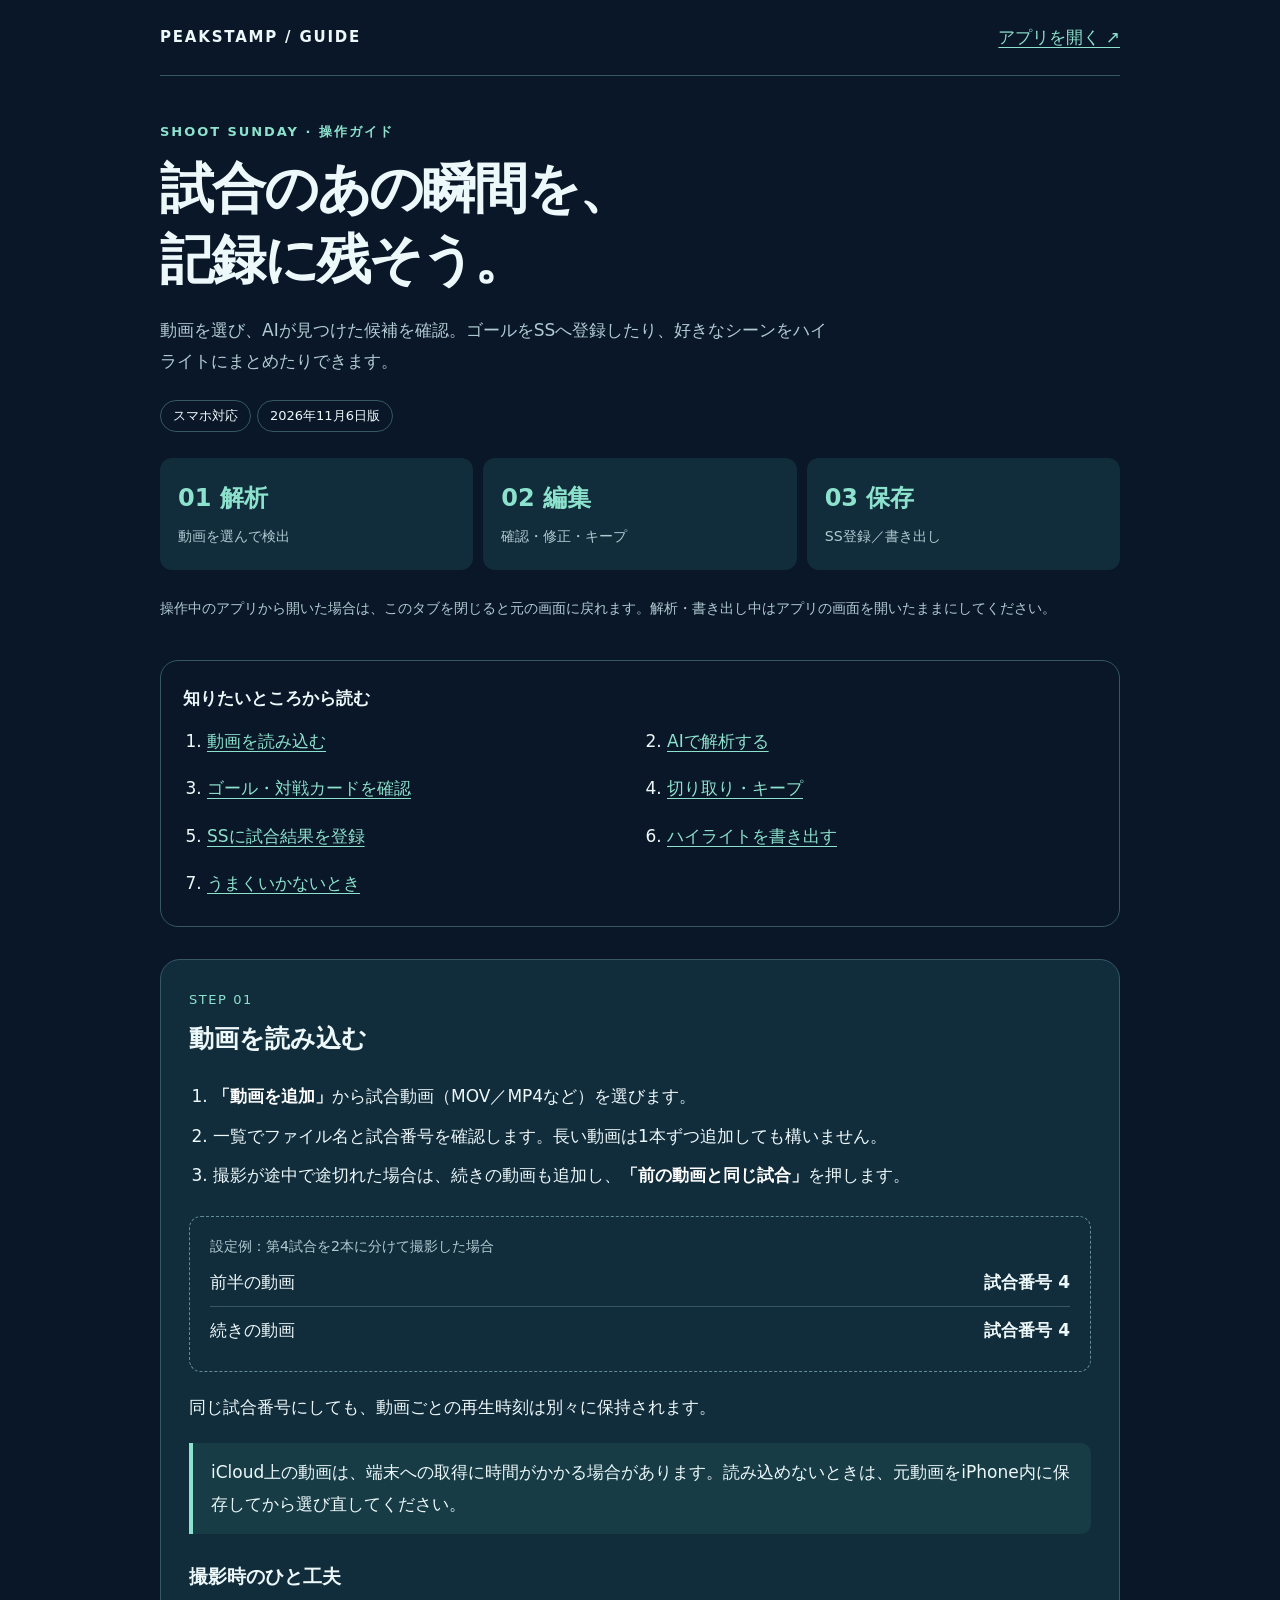
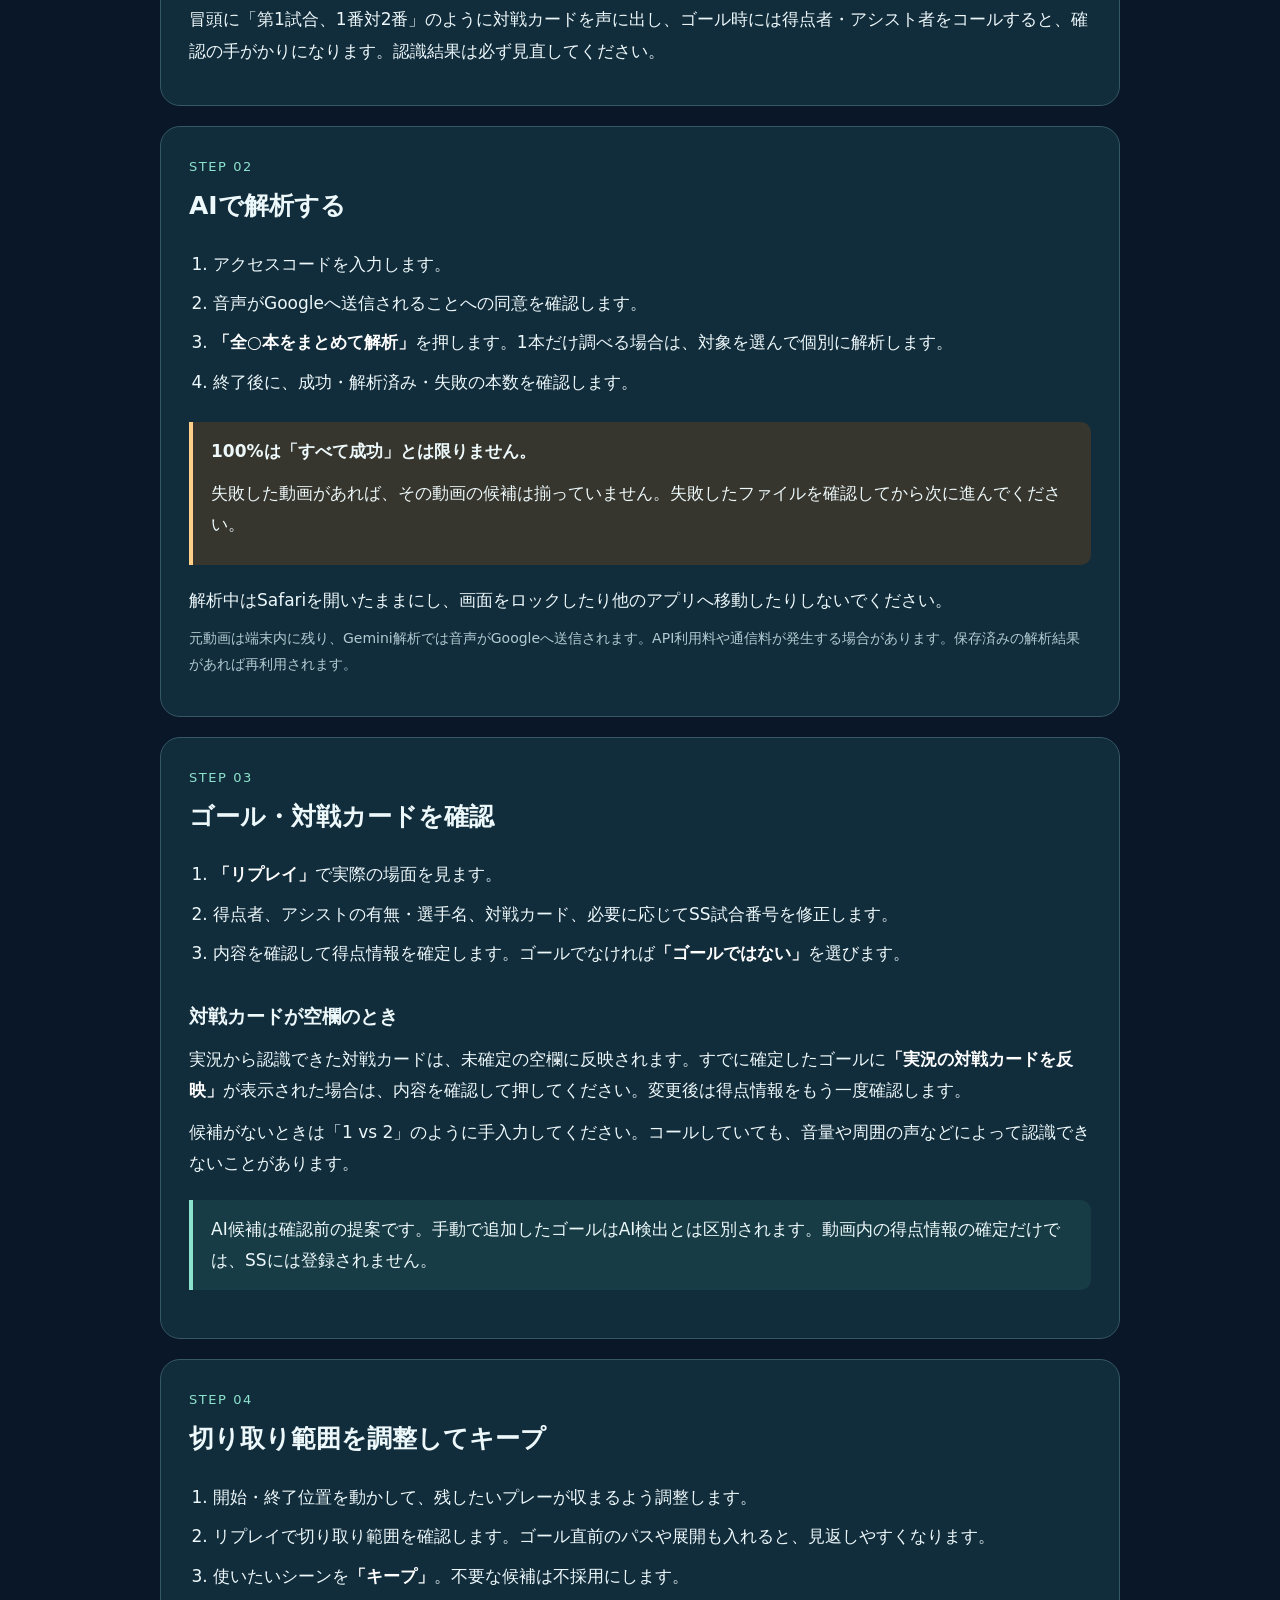
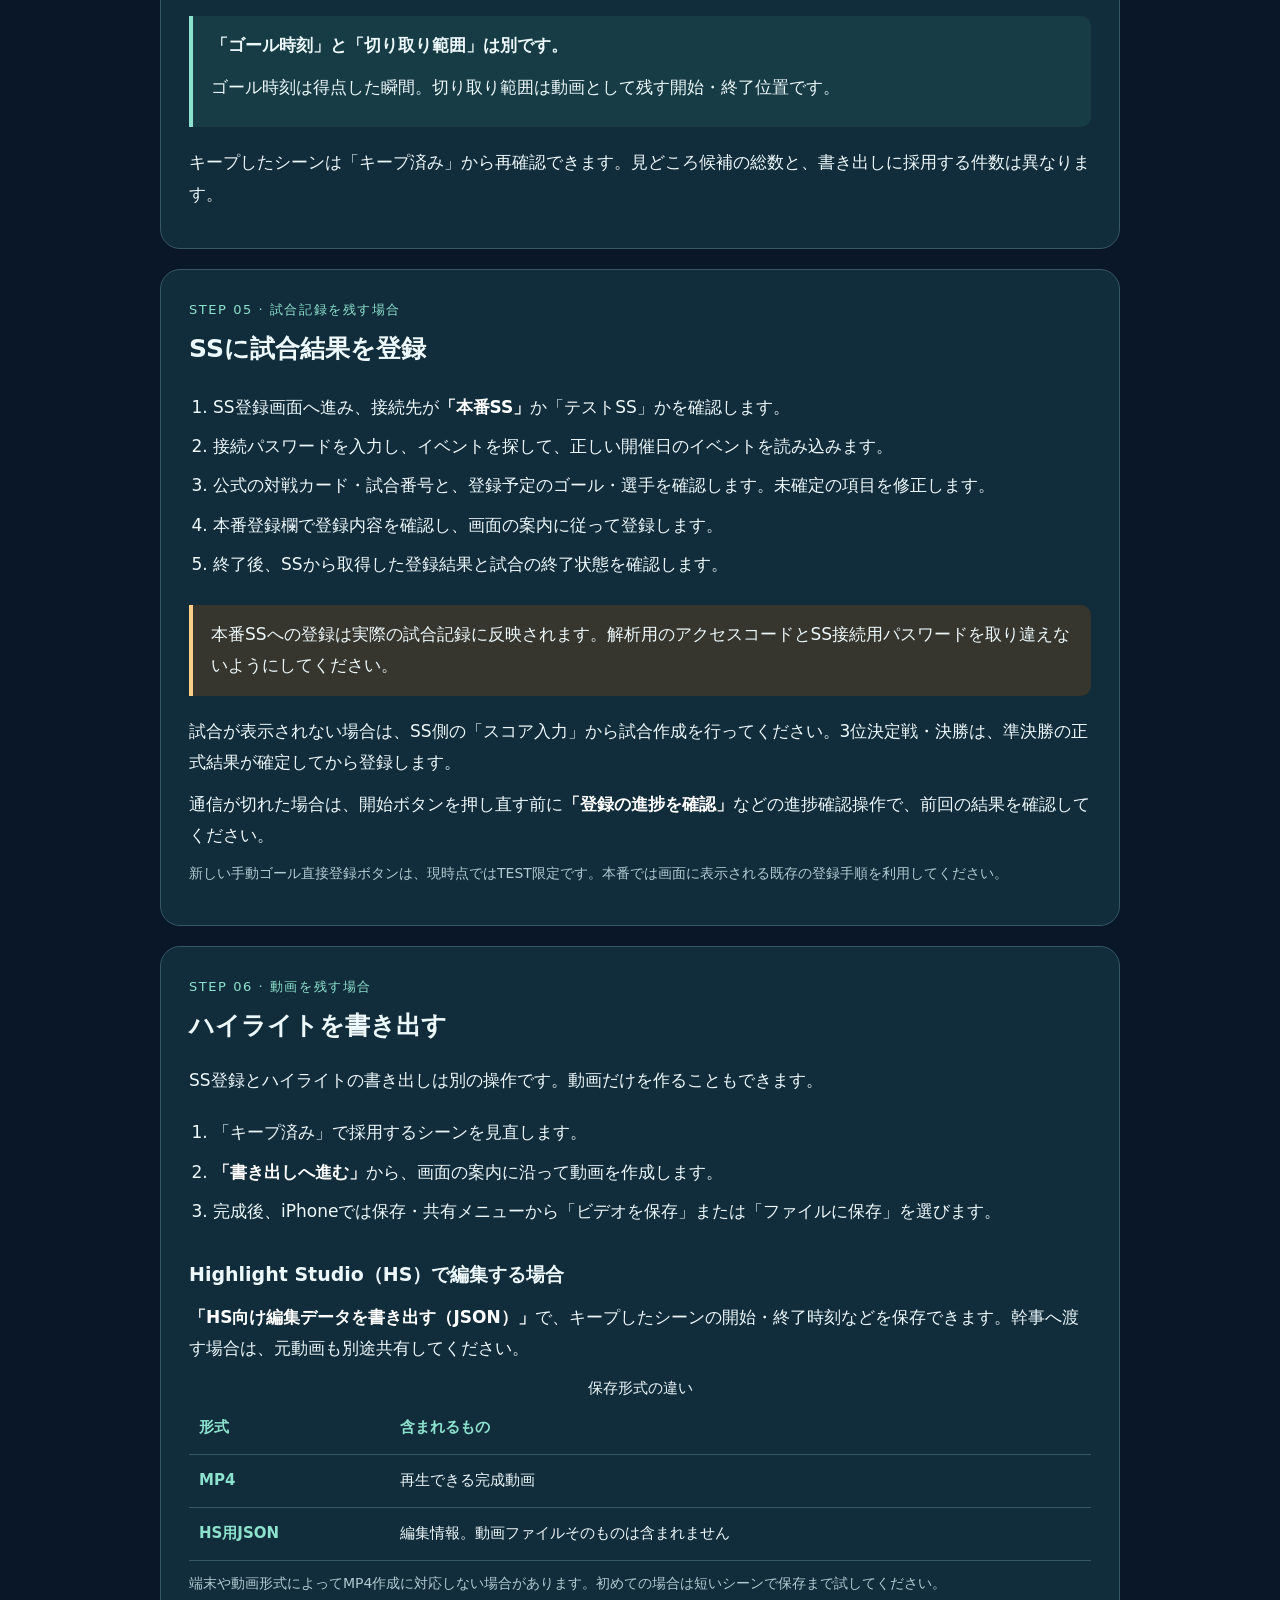
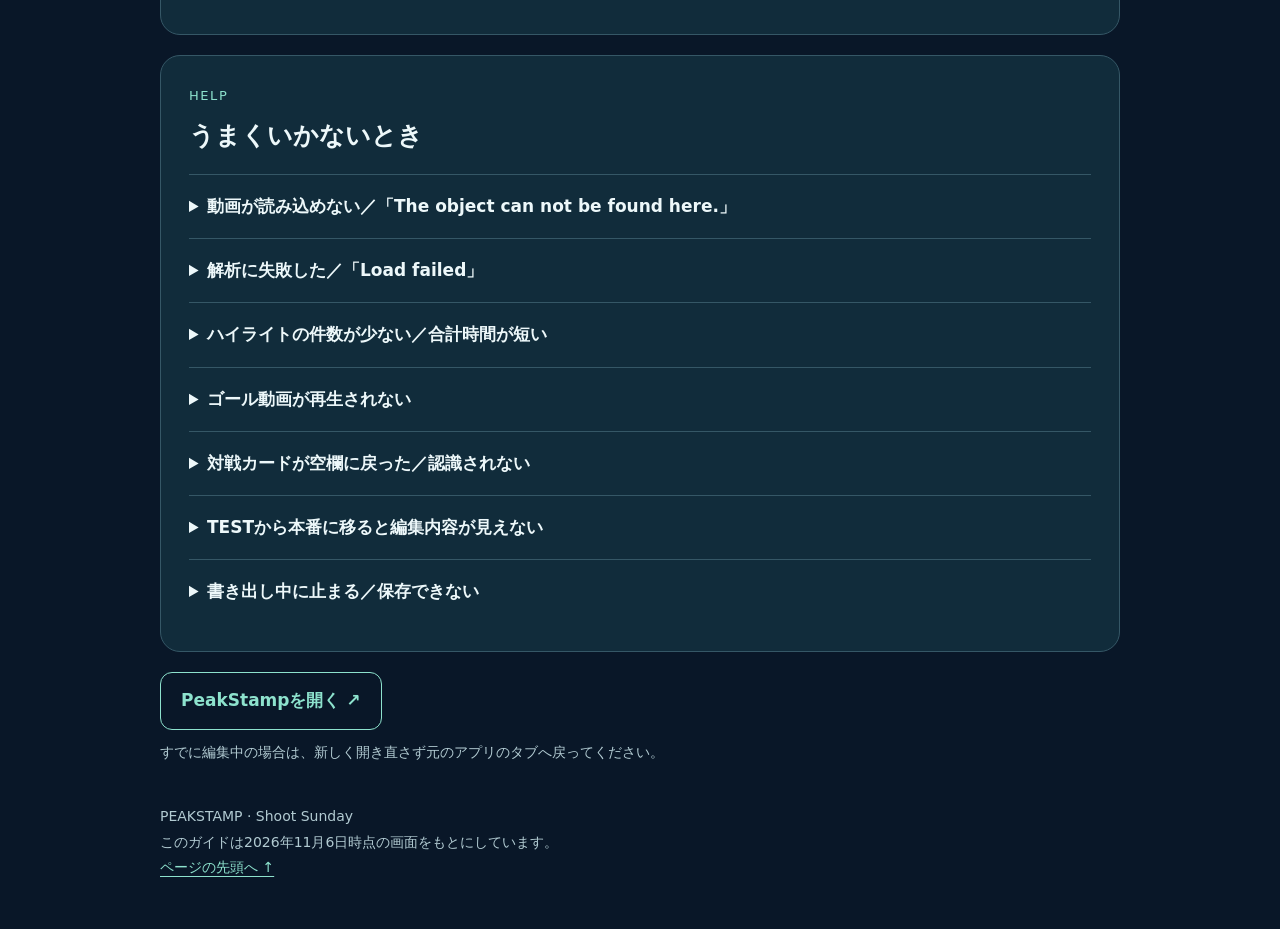
==== guide.html @ 98d94690 "docs: add mobile-friendly Japanese usage guide and app link" ====
<!doctype html>
<html lang="ja">
<head>
<meta charset="utf-8"><meta name="viewport" content="width=device-width,initial-scale=1,viewport-fit=cover">
<meta name="theme-color" content="#091728"><meta name="description" content="PeakStampの使い方。動画の読み込み、AI解析、ゴール確認、Shoot Sundayへの登録とハイライトの保存をスマホで確認できます。">
<title>使い方 | PeakStamp</title>
<style>
:root{color-scheme:dark;--bg:#091728;--panel:#112c3b;--line:#355766;--text:#edf8fa;--muted:#b2cbd2;--mint:#8de2cd;--gold:#ffcf88}*{box-sizing:border-box}html{scroll-behavior:smooth;scroll-padding-top:24px}body{margin:0;background:var(--bg);color:var(--text);font:17px/1.85 system-ui,-apple-system,"Noto Sans JP",sans-serif}a{color:var(--mint);text-underline-offset:4px}a:focus-visible,summary:focus-visible{outline:3px solid var(--gold);outline-offset:5px}header,main,footer{width:min(960px,100% - 40px);margin:auto}header{display:flex;justify-content:space-between;align-items:center;gap:20px;padding:22px 0;border-bottom:1px solid var(--line)}.brand{font-size:15px;font-weight:800;letter-spacing:.12em}.eyebrow{color:var(--mint);font-size:13px;font-weight:750;letter-spacing:.15em}.hero{padding:44px 0 28px}h1{font-size:clamp(32px,6vw,54px);line-height:1.3;letter-spacing:-.04em;margin:10px 0 20px}h2{font-size:25px;line-height:1.5;margin:0 0 20px}h3{font-size:19px;margin:25px 0 8px}p{margin:10px 0}.intro{color:var(--muted);max-width:680px}.tag{display:inline-block;font-size:13px;padding:3px 12px;border:1px solid var(--line);border-radius:99px;margin:12px 6px 0 0}.route{display:grid;grid-template-columns:repeat(3,1fr);gap:10px;margin:26px 0}.route div{padding:18px;background:var(--panel);border-radius:12px}.route b{display:block;color:var(--mint);font-size:24px}.route small{color:var(--muted)}nav{padding:22px;border:1px solid var(--line);border-radius:18px;margin:0 0 32px}nav ol{display:grid;grid-template-columns:1fr 1fr;gap:8px 30px;margin:8px 0 0;padding-left:24px}section.step{padding:28px;margin:20px 0;border:1px solid var(--line);border-radius:20px;background:var(--panel)}.num{display:block;color:var(--mint);font-size:13px;letter-spacing:.12em;margin-bottom:8px}.note{padding:14px 18px;border-left:4px solid var(--mint);background:#173c46;border-radius:0 10px 10px 0;margin:20px 0}.warn{border-left-color:var(--gold);background:#36362e}.button-name{font-weight:750;color:#fff}li{padding:4px 0}ol,ul{padding-left:24px}.example{border:1px dashed #648b96;border-radius:12px;padding:16px 20px;margin:20px 0}.example small{display:block;color:var(--muted)}.example .row{display:flex;justify-content:space-between;gap:12px;padding:8px 0;border-bottom:1px solid var(--line)}.example .row:last-child{border:0}.status{color:var(--mint)}.table-wrap{overflow-x:auto}table{width:100%;border-collapse:collapse;font-size:15px}th,td{text-align:left;padding:12px 10px;border-bottom:1px solid var(--line);vertical-align:top}th{color:var(--mint)}details{border-top:1px solid var(--line);padding:18px 0}summary{font-weight:750;cursor:pointer;line-height:1.6}details p{color:var(--muted)}.cta{display:inline-block;border:1px solid var(--mint);padding:12px 20px;border-radius:12px;text-decoration:none;font-weight:750}.small{font-size:14px;color:var(--muted)}footer{padding:28px 0 48px;color:var(--muted);font-size:14px}@media(max-width:600px){header,main,footer{width:calc(100% - 28px)}header{font-size:14px}.hero{padding-top:30px}nav ol{grid-template-columns:1fr}.route{gap:6px}.route div{padding:12px 9px}.route b{font-size:19px}.route small{font-size:12px}section.step{padding:22px 18px}h2{font-size:23px}body{font-size:16px}}@media(prefers-reduced-motion:reduce){html{scroll-behavior:auto}}@media print{body{background:white;color:#172b36;font-size:11pt}header,main,footer{width:100%}a{color:#174e59}section.step,.route div,.note{background:white;color:#172b36;break-inside:avoid}nav,.cta{display:none}.muted,.small,.intro,details p{color:#43515a}h1{font-size:30pt}.button-name{color:#172b36}}
</style>
</head>
<body>
<header><span class="brand">PEAKSTAMP / GUIDE</span><a href="./" target="_blank" rel="noopener">アプリを開く ↗</a></header>
<main>
<div class="hero"><div class="eyebrow">SHOOT SUNDAY · 操作ガイド</div><h1>試合のあの瞬間を、<br>記録に残そう。</h1><p class="intro">動画を選び、AIが見つけた候補を確認。ゴールをSSへ登録したり、好きなシーンをハイライトにまとめたりできます。</p><span class="tag">スマホ対応</span><span class="tag">2026年11月6日版</span><div class="route" aria-label="操作の流れ"><div><b>01 解析</b><small>動画を選んで検出</small></div><div><b>02 編集</b><small>確認・修正・キープ</small></div><div><b>03 保存</b><small>SS登録／書き出し</small></div></div><p class="small">操作中のアプリから開いた場合は、このタブを閉じると元の画面に戻れます。解析・書き出し中はアプリの画面を開いたままにしてください。</p></div>
<nav aria-label="使い方の目次"><strong>知りたいところから読む</strong><ol><li><a href="#prepare">動画を読み込む</a></li><li><a href="#analyze">AIで解析する</a></li><li><a href="#goals">ゴール・対戦カードを確認</a></li><li><a href="#clips">切り取り・キープ</a></li><li><a href="#ss">SSに試合結果を登録</a></li><li><a href="#export">ハイライトを書き出す</a></li><li><a href="#trouble">うまくいかないとき</a></li></ol></nav>
<section class="step" id="prepare"><span class="num">STEP 01</span><h2>動画を読み込む</h2><ol><li><span class="button-name">「動画を追加」</span>から試合動画（MOV／MP4など）を選びます。</li><li>一覧でファイル名と試合番号を確認します。長い動画は1本ずつ追加しても構いません。</li><li>撮影が途中で途切れた場合は、続きの動画も追加し、<span class="button-name">「前の動画と同じ試合」</span>を押します。</li></ol><div class="example"><small>設定例：第4試合を2本に分けて撮影した場合</small><div class="row"><span>前半の動画</span><strong>試合番号 4</strong></div><div class="row"><span>続きの動画</span><strong>試合番号 4</strong></div></div><p>同じ試合番号にしても、動画ごとの再生時刻は別々に保持されます。</p><div class="note">iCloud上の動画は、端末への取得に時間がかかる場合があります。読み込めないときは、元動画をiPhone内に保存してから選び直してください。</div><h3>撮影時のひと工夫</h3><p>冒頭に「第1試合、1番対2番」のように対戦カードを声に出し、ゴール時には得点者・アシスト者をコールすると、確認の手がかりになります。認識結果は必ず見直してください。</p></section>
<section class="step" id="analyze"><span class="num">STEP 02</span><h2>AIで解析する</h2><ol><li>アクセスコードを入力します。</li><li>音声がGoogleへ送信されることへの同意を確認します。</li><li><span class="button-name">「全○本をまとめて解析」</span>を押します。1本だけ調べる場合は、対象を選んで個別に解析します。</li><li>終了後に、成功・解析済み・失敗の本数を確認します。</li></ol><div class="note warn"><strong>100%は「すべて成功」とは限りません。</strong><p>失敗した動画があれば、その動画の候補は揃っていません。失敗したファイルを確認してから次に進んでください。</p></div><p>解析中はSafariを開いたままにし、画面をロックしたり他のアプリへ移動したりしないでください。</p><p class="small">元動画は端末内に残り、Gemini解析では音声がGoogleへ送信されます。API利用料や通信料が発生する場合があります。保存済みの解析結果があれば再利用されます。</p></section>
<section class="step" id="goals"><span class="num">STEP 03</span><h2>ゴール・対戦カードを確認</h2><ol><li><span class="button-name">「リプレイ」</span>で実際の場面を見ます。</li><li>得点者、アシストの有無・選手名、対戦カード、必要に応じてSS試合番号を修正します。</li><li>内容を確認して得点情報を確定します。ゴールでなければ<span class="button-name">「ゴールではない」</span>を選びます。</li></ol><h3>対戦カードが空欄のとき</h3><p>実況から認識できた対戦カードは、未確定の空欄に反映されます。すでに確定したゴールに<span class="button-name">「実況の対戦カードを反映」</span>が表示された場合は、内容を確認して押してください。変更後は得点情報をもう一度確認します。</p><p>候補がないときは「1 vs 2」のように手入力してください。コールしていても、音量や周囲の声などによって認識できないことがあります。</p><div class="note">AI候補は確認前の提案です。手動で追加したゴールはAI検出とは区別されます。動画内の得点情報の確定だけでは、SSには登録されません。</div></section>
<section class="step" id="clips"><span class="num">STEP 04</span><h2>切り取り範囲を調整してキープ</h2><ol><li>開始・終了位置を動かして、残したいプレーが収まるよう調整します。</li><li>リプレイで切り取り範囲を確認します。ゴール直前のパスや展開も入れると、見返しやすくなります。</li><li>使いたいシーンを<span class="button-name">「キープ」</span>。不要な候補は不採用にします。</li></ol><div class="note"><strong>「ゴール時刻」と「切り取り範囲」は別です。</strong><p>ゴール時刻は得点した瞬間。切り取り範囲は動画として残す開始・終了位置です。</p></div><p>キープしたシーンは「キープ済み」から再確認できます。見どころ候補の総数と、書き出しに採用する件数は異なります。</p></section>
<section class="step" id="ss"><span class="num">STEP 05 · 試合記録を残す場合</span><h2>SSに試合結果を登録</h2><ol><li>SS登録画面へ進み、接続先が<span class="button-name">「本番SS」</span>か「テストSS」かを確認します。</li><li>接続パスワードを入力し、イベントを探して、正しい開催日のイベントを読み込みます。</li><li>公式の対戦カード・試合番号と、登録予定のゴール・選手を確認します。未確定の項目を修正します。</li><li>本番登録欄で登録内容を確認し、画面の案内に従って登録します。</li><li>終了後、SSから取得した登録結果と試合の終了状態を確認します。</li></ol><div class="note warn">本番SSへの登録は実際の試合記録に反映されます。解析用のアクセスコードとSS接続用パスワードを取り違えないようにしてください。</div><p>試合が表示されない場合は、SS側の「スコア入力」から試合作成を行ってください。3位決定戦・決勝は、準決勝の正式結果が確定してから登録します。</p><p>通信が切れた場合は、開始ボタンを押し直す前に<span class="button-name">「登録の進捗を確認」</span>などの進捗確認操作で、前回の結果を確認してください。</p><p class="small">新しい手動ゴール直接登録ボタンは、現時点ではTEST限定です。本番では画面に表示される既存の登録手順を利用してください。</p></section>
<section class="step" id="export"><span class="num">STEP 06 · 動画を残す場合</span><h2>ハイライトを書き出す</h2><p>SS登録とハイライトの書き出しは別の操作です。動画だけを作ることもできます。</p><ol><li>「キープ済み」で採用するシーンを見直します。</li><li><span class="button-name">「書き出しへ進む」</span>から、画面の案内に沿って動画を作成します。</li><li>完成後、iPhoneでは保存・共有メニューから「ビデオを保存」または「ファイルに保存」を選びます。</li></ol><h3>Highlight Studio（HS）で編集する場合</h3><p><span class="button-name">「HS向け編集データを書き出す（JSON）」</span>で、キープしたシーンの開始・終了時刻などを保存できます。幹事へ渡す場合は、元動画も別途共有してください。</p><div class="table-wrap"><table><caption>保存形式の違い</caption><thead><tr><th scope="col">形式</th><th scope="col">含まれるもの</th></tr></thead><tbody><tr><th scope="row">MP4</th><td>再生できる完成動画</td></tr><tr><th scope="row">HS用JSON</th><td>編集情報。動画ファイルそのものは含まれません</td></tr></tbody></table></div><p class="small">端末や動画形式によってMP4作成に対応しない場合があります。初めての場合は短いシーンで保存まで試してください。</p></section>
<section class="step" id="trouble"><span class="num">HELP</span><h2>うまくいかないとき</h2>
<details><summary>動画が読み込めない／「The object can not be found here.」</summary><p>元動画を端末内に保存し、失敗した動画の選び直し操作から同じ元ファイルを選んでください。別の動画や加工し直したファイルでは、保存した編集情報と一致しない場合があります。</p></details>
<details><summary>解析に失敗した／「Load failed」</summary><p>まずアクセスコードと通信状態を確認します。「詳細設定・再解析・接続診断」内の接続テストで確認してください。このエラーだけでは原因を特定できません。動画の読み込みエラーも確認し、成功済みの結果を残して失敗分を再試行します。</p></details>
<details><summary>ハイライトの件数が少ない／合計時間が短い</summary><p>動画一覧の本数・解析状態と、ハイライトの解析対象・長さの表示を確認してください。読み込んだ本数と解析済みの本数が一致しない場合は、未解析・失敗分が残っています。候補数は全ゴール数を保証しません。波形の時間も、完成するハイライトの長さとは異なります。</p></details>
<details><summary>ゴール動画が再生されない</summary><p>読み込みを待ってからリプレイまたは再生をもう一度押してください。元動画自体が利用できない場合は、同じファイルを選び直します。音が出ない場合は端末とプレーヤーの音量も確認してください。</p></details>
<details><summary>対戦カードが空欄に戻った／認識されない</summary><p>「実況の対戦カードを反映」が表示されているか確認します。候補がなければ手入力してください。既に入力・確定した情報は、認識候補で勝手に上書きしない仕組みです。</p></details>
<details><summary>TESTから本番に移ると編集内容が見えない</summary><p>TESTと本番はURLが異なり、ブラウザの保存領域も別です。解析結果・編集内容は自動で移りません。作業途中のTESTタブは残し、必要な書き出しを済ませてください。HS用JSONは本番アプリの全データ移行用バックアップではありません。</p></details>
<details><summary>書き出し中に止まる／保存できない</summary><p>Safariを開いたまま処理し、短いシーン・少ない件数で試してください。完成後に保存できない場合は、画面に表示される「動画を別タブで開く」も利用できます。</p></details>
</section>
<p><a class="cta" href="./" target="_blank" rel="noopener">PeakStampを開く ↗</a></p><p class="small">すでに編集中の場合は、新しく開き直さず元のアプリのタブへ戻ってください。</p>
</main><footer>PEAKSTAMP · Shoot Sunday<br>このガイドは2026年11月6日時点の画面をもとにしています。<br><a href="#">ページの先頭へ ↑</a></footer>
</body></html>
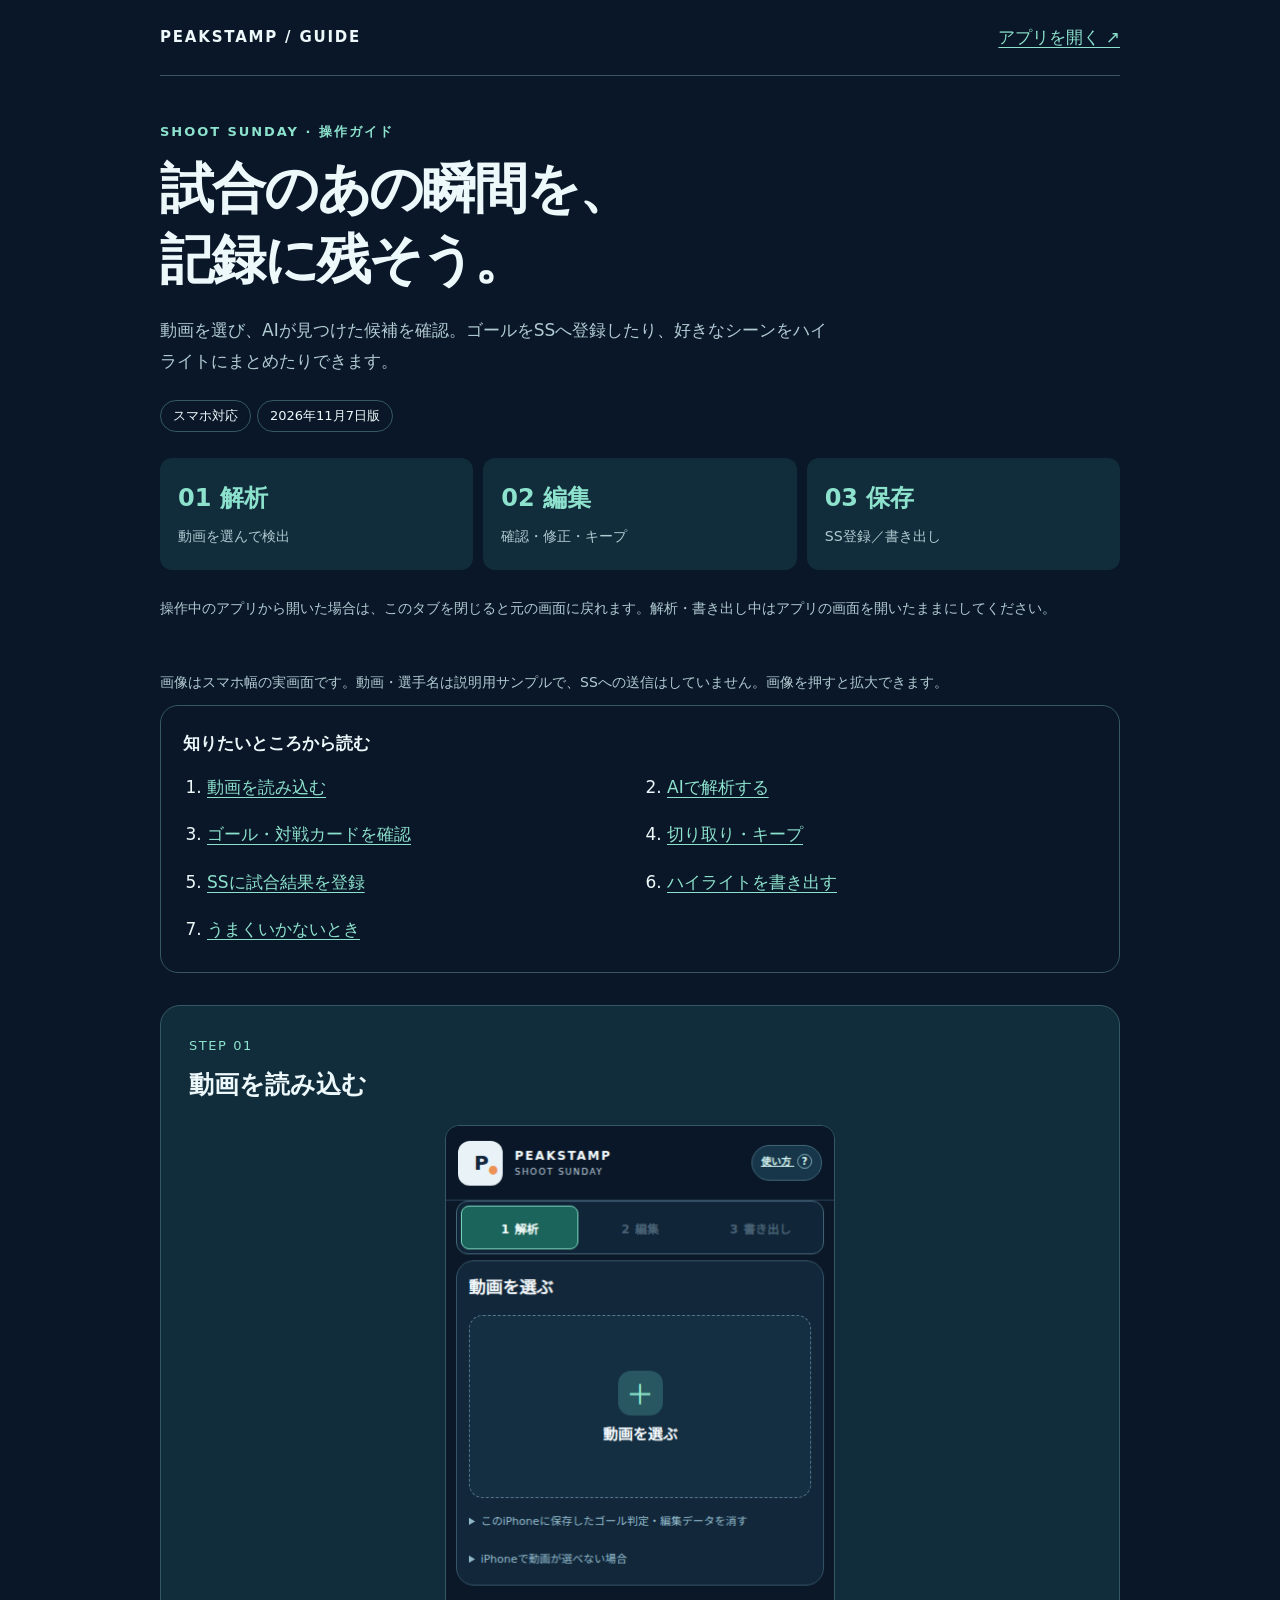
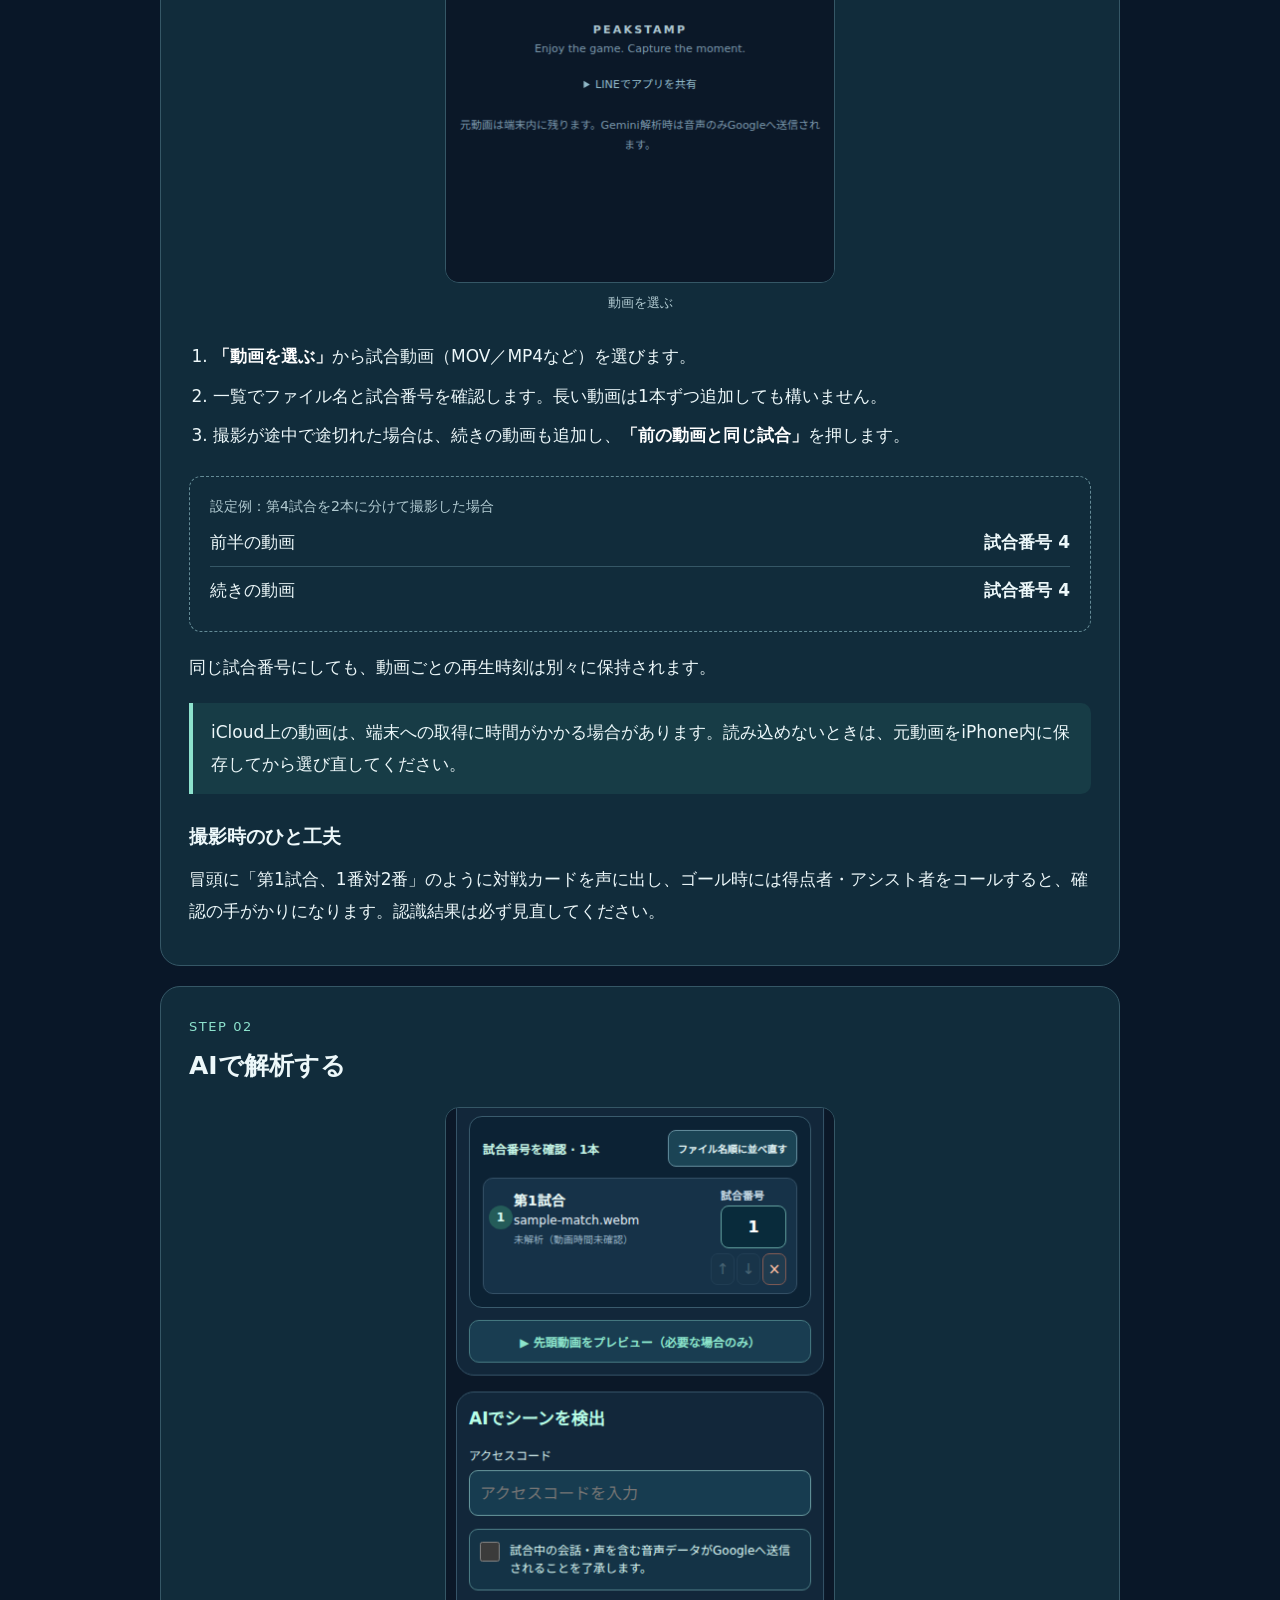
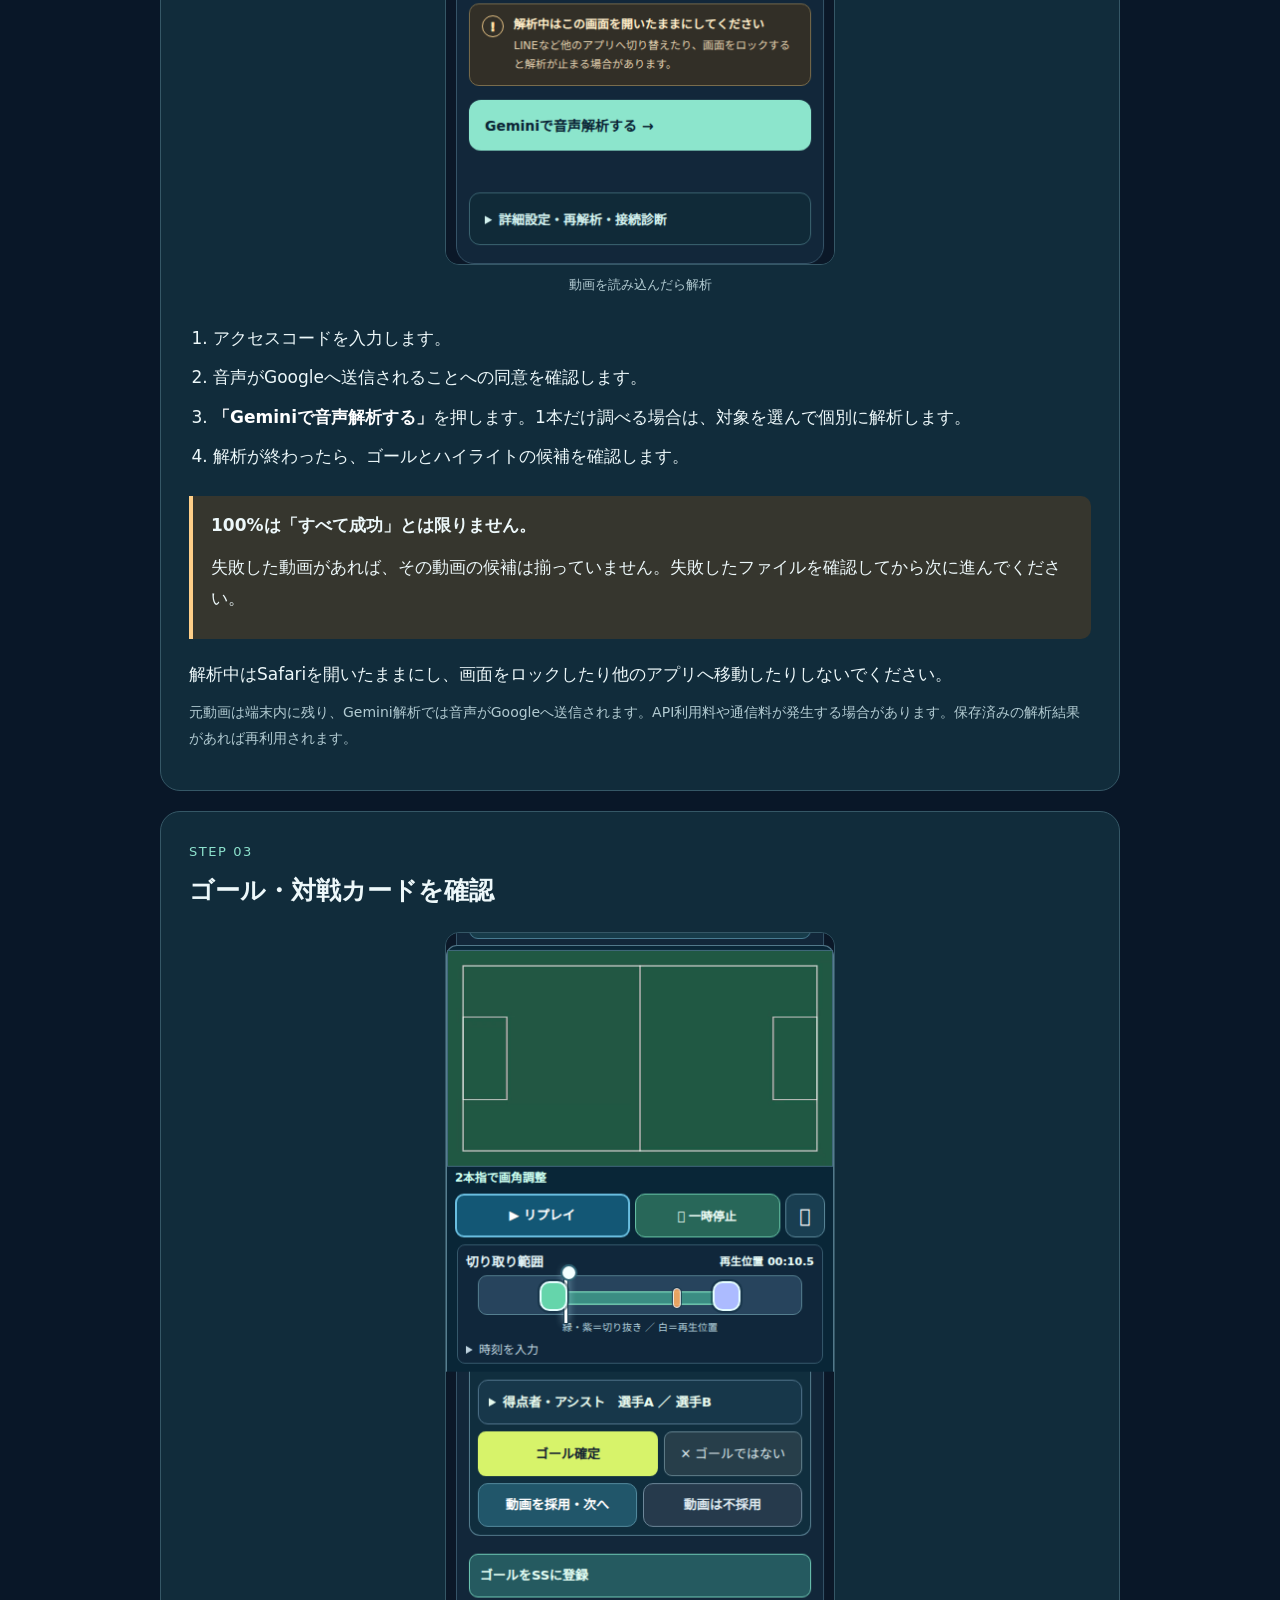
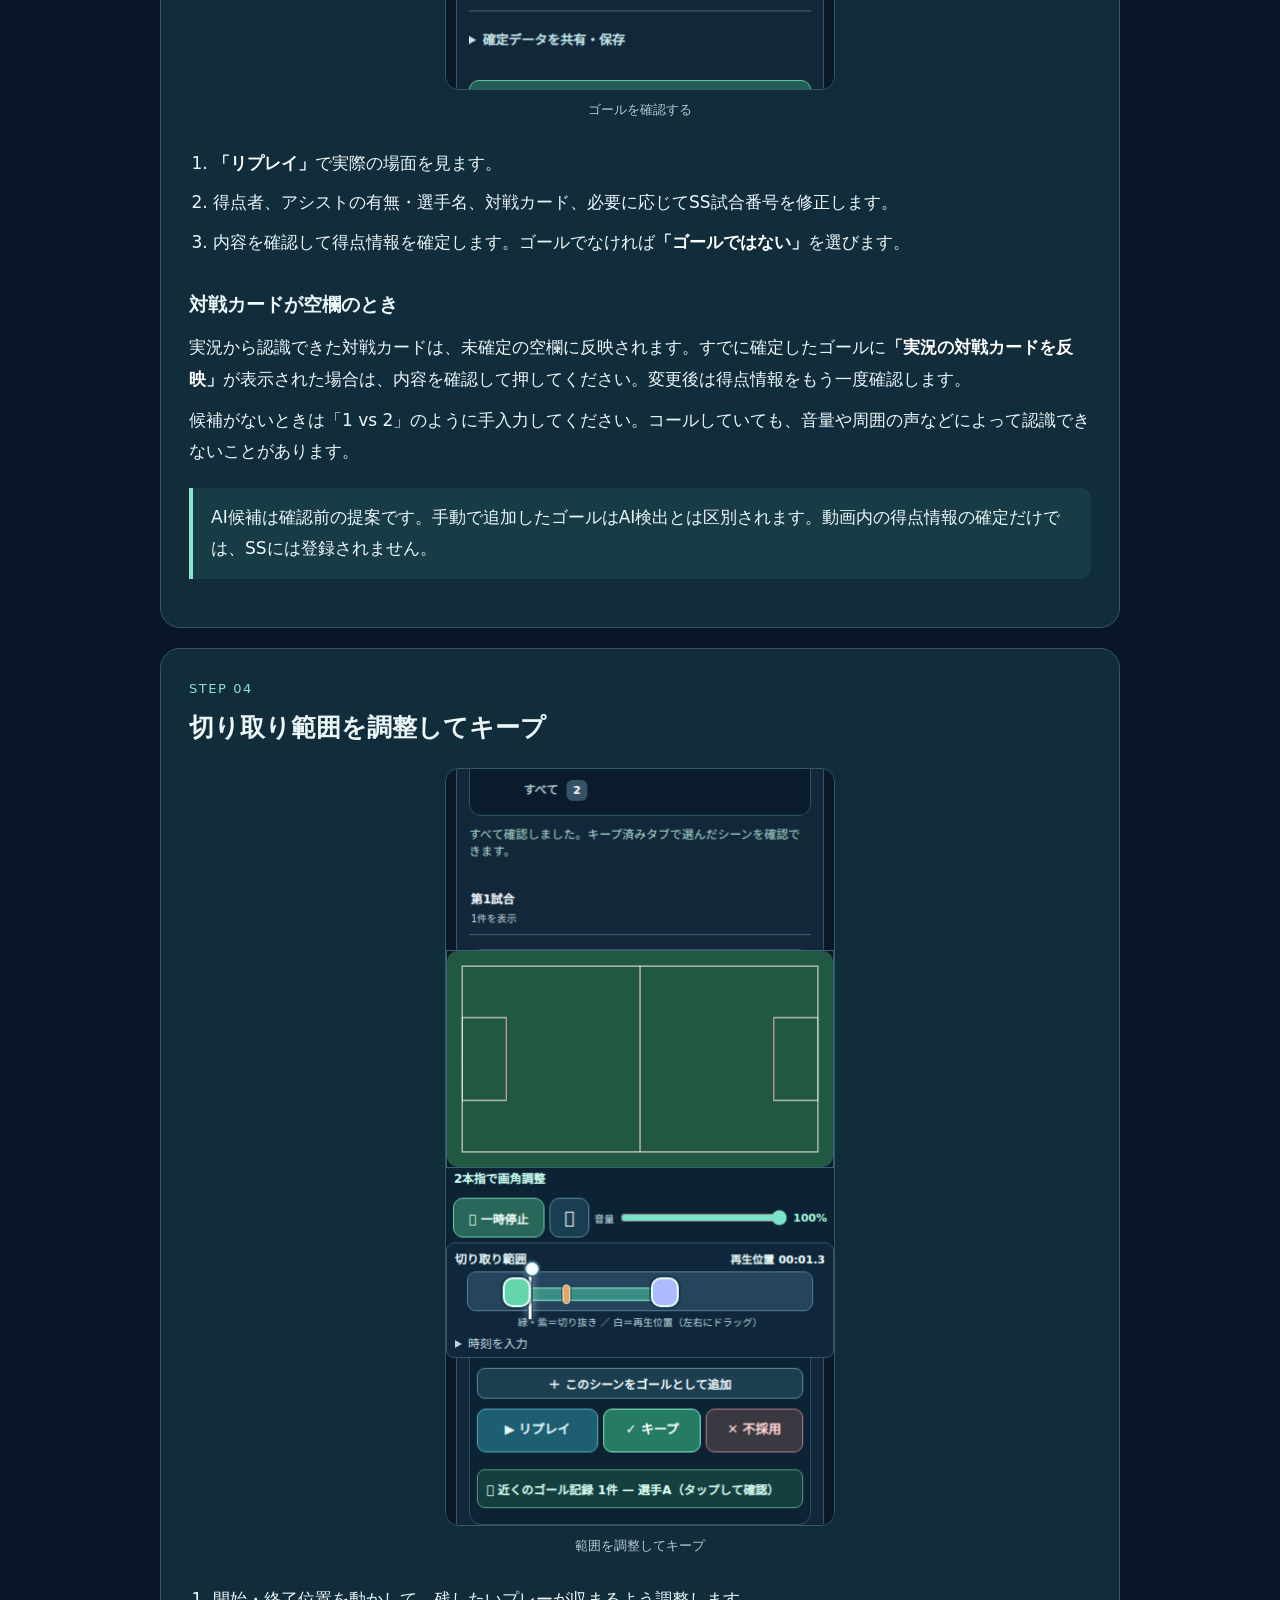
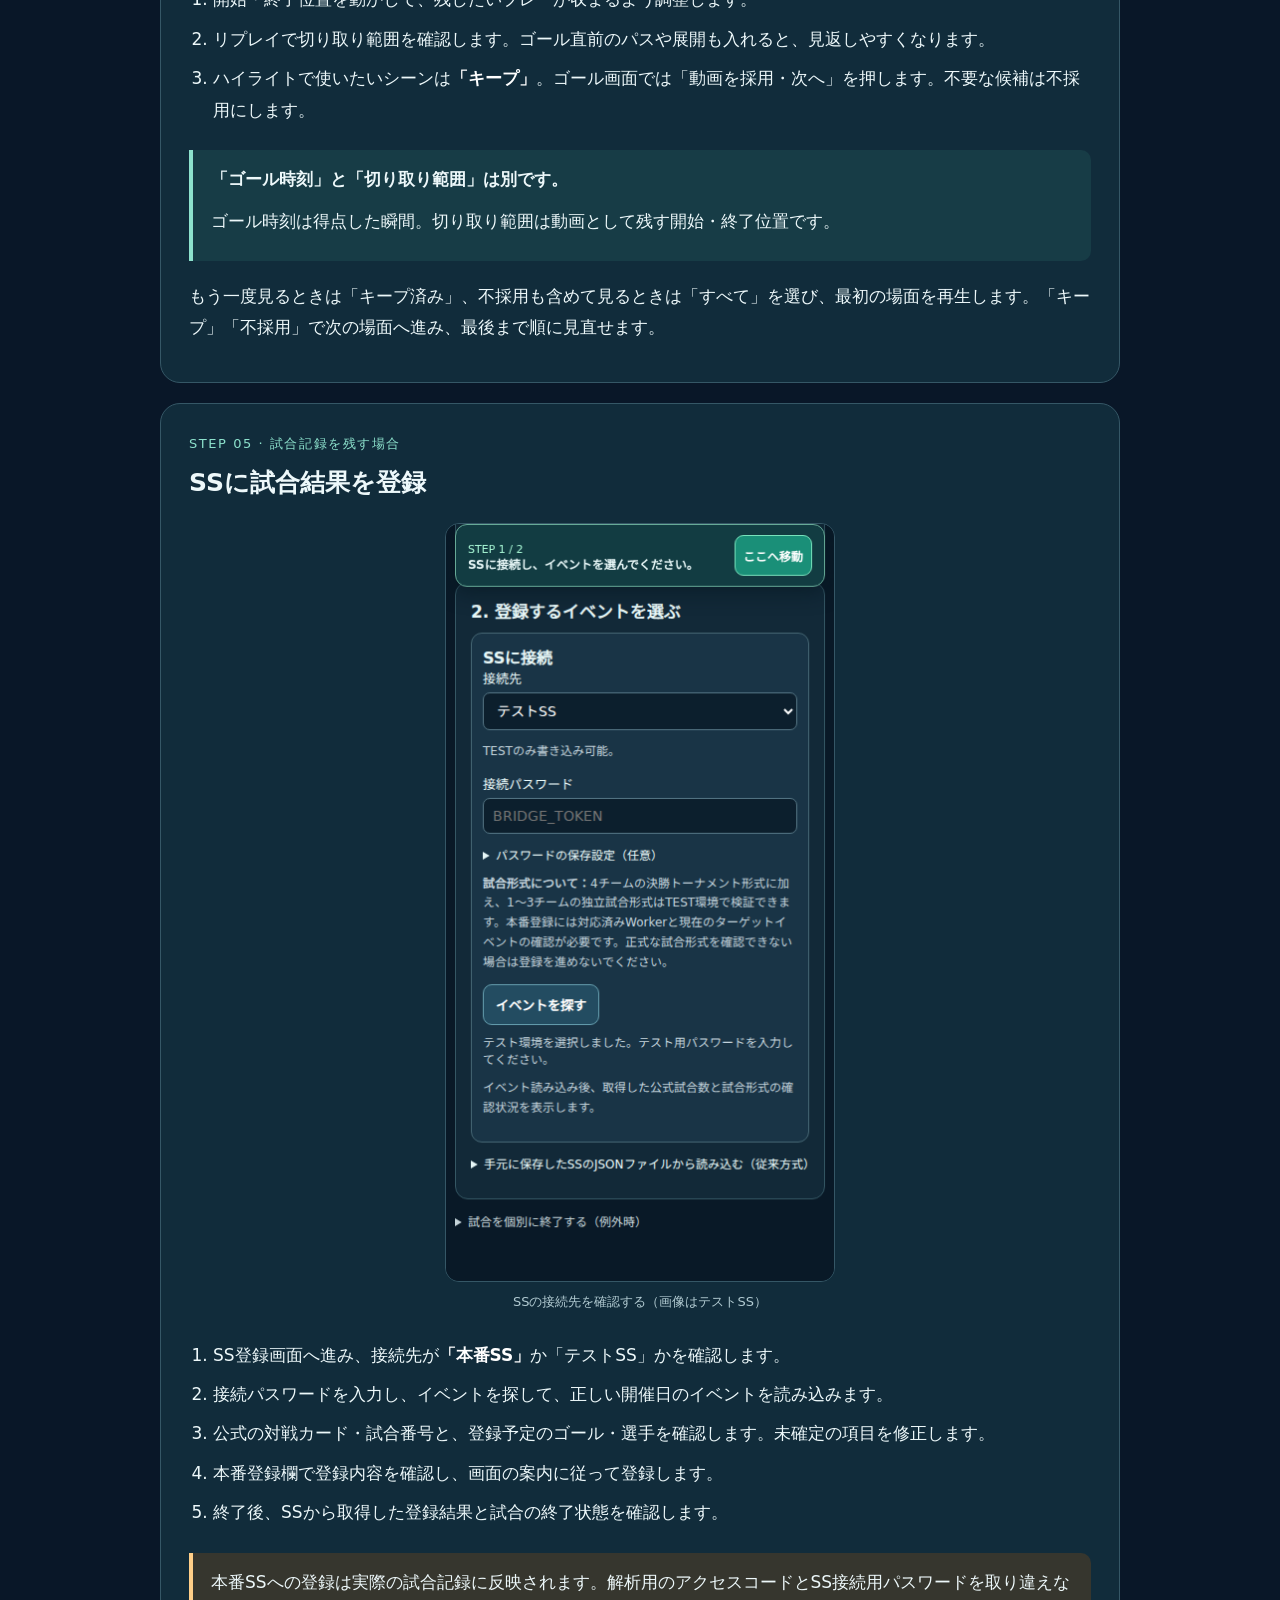
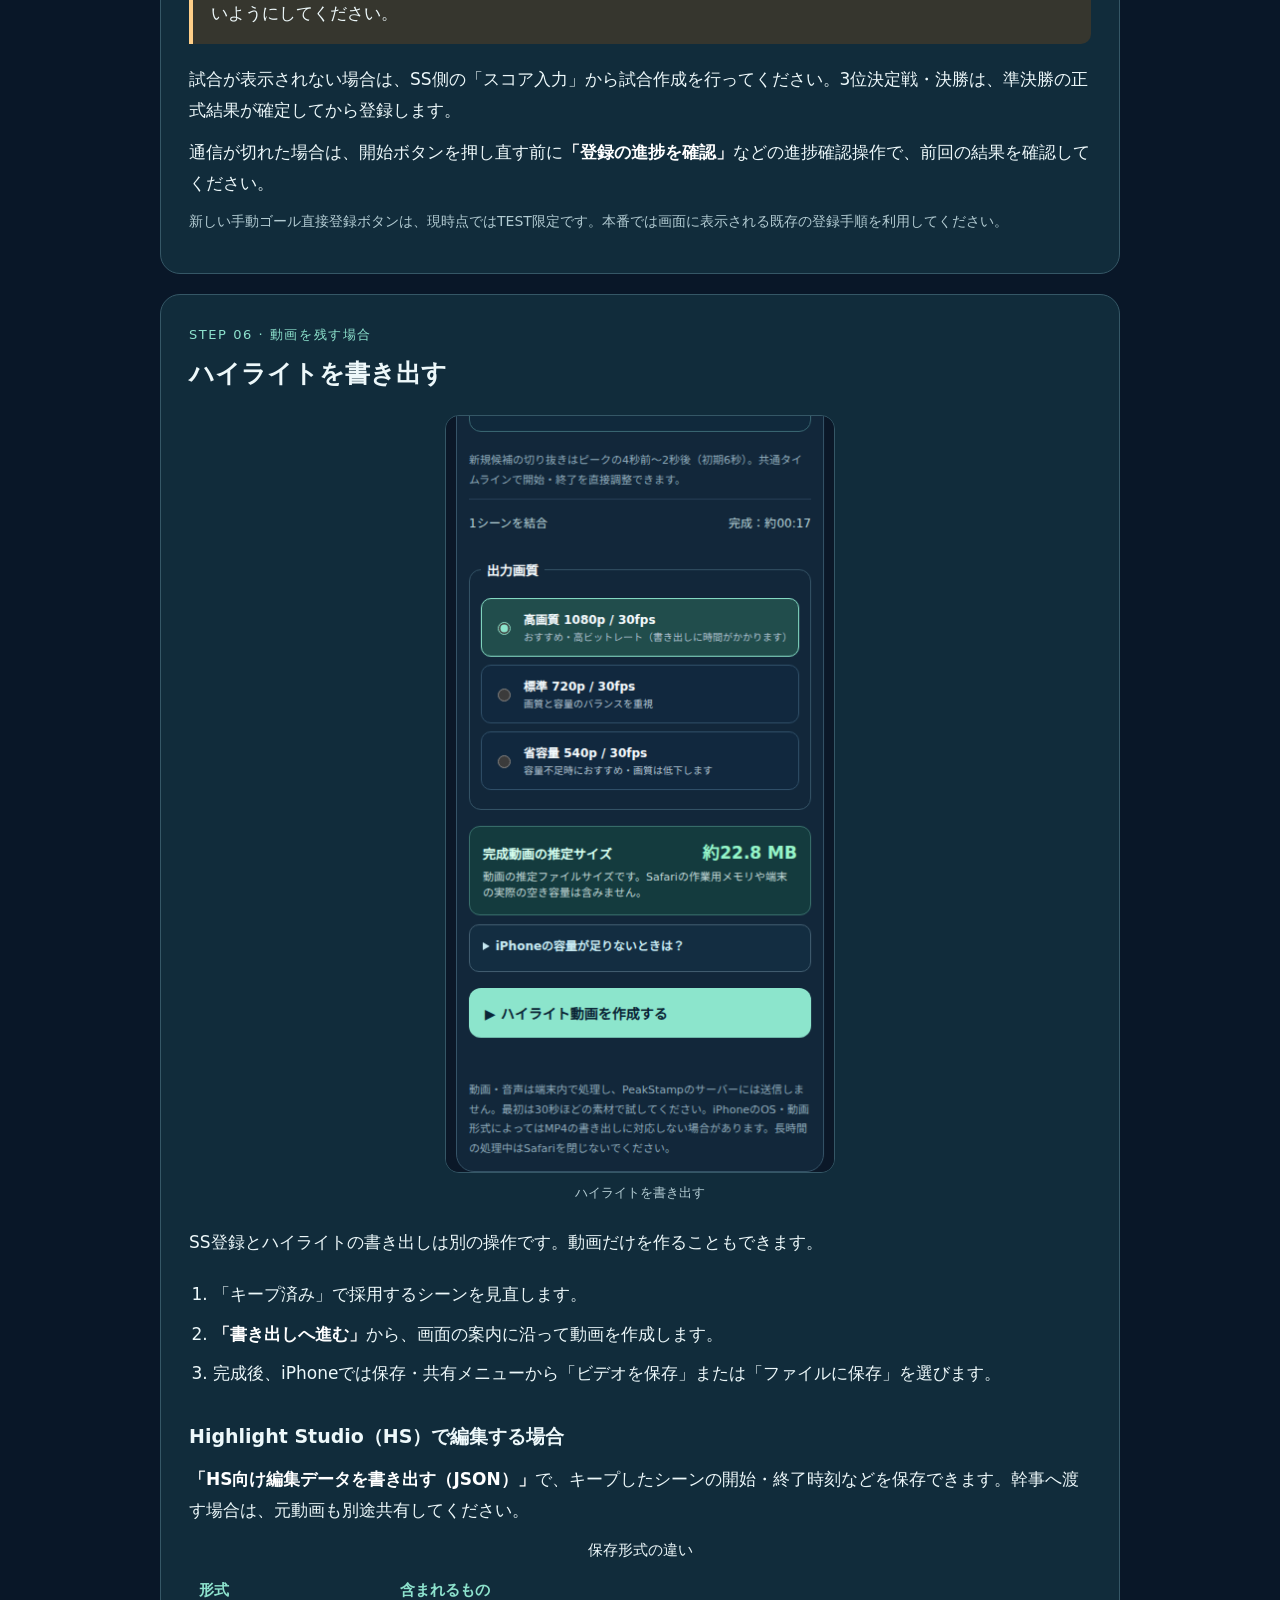
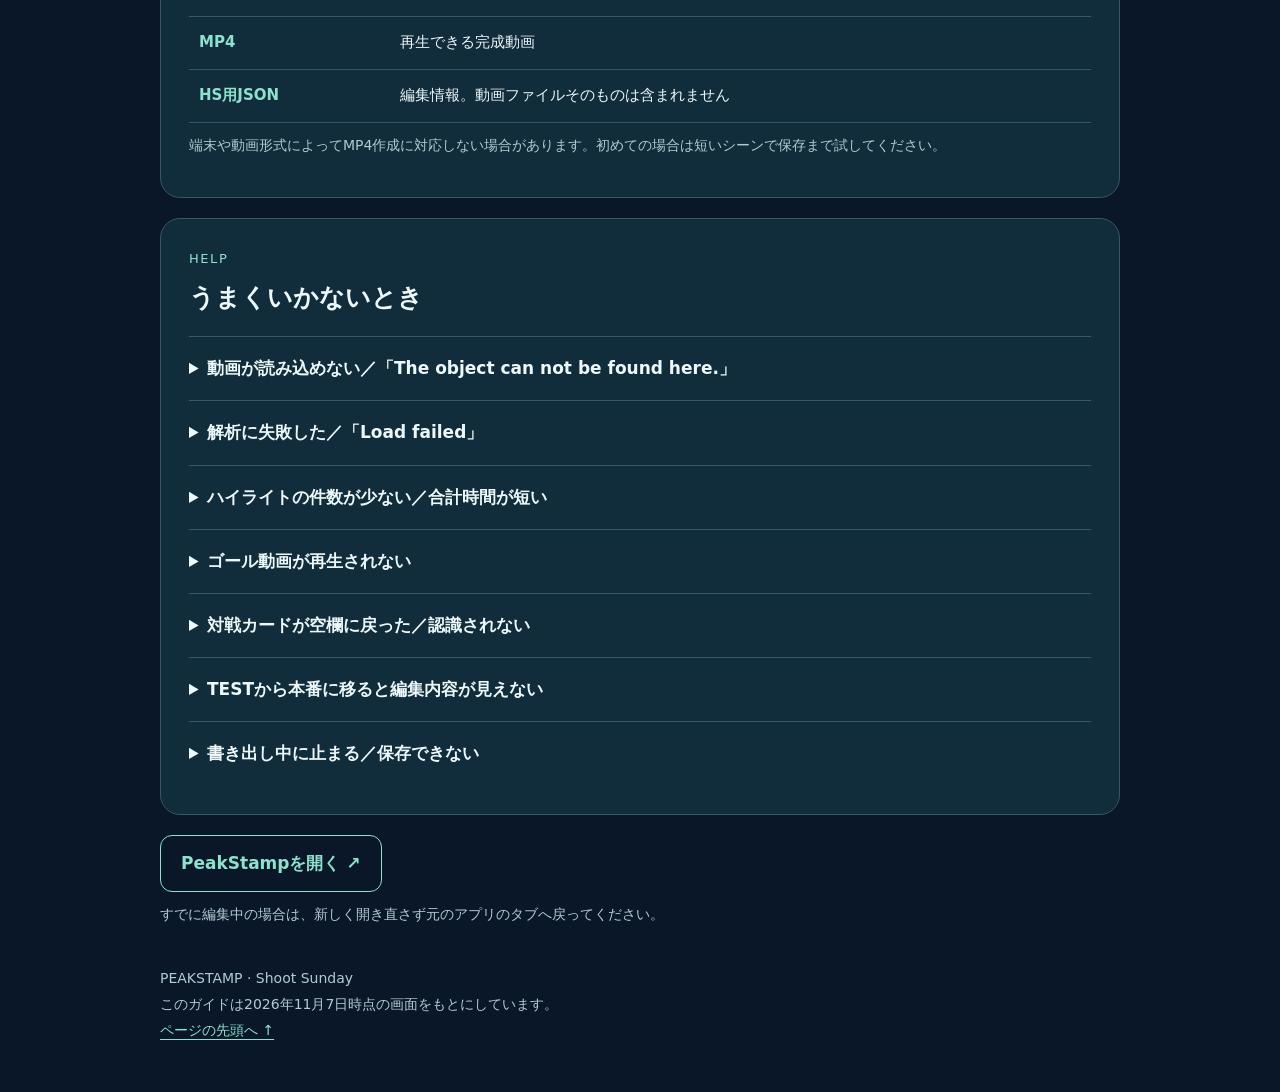
==== commit 77e8b2a7: "Document mobile workflow with six real screenshots and direct help link" ====
--- a/guide.html
+++ b/guide.html
@@ -6,19 +6,19 @@
 <title>使い方 | PeakStamp</title>
 <style>
 :root{color-scheme:dark;--bg:#091728;--panel:#112c3b;--line:#355766;--text:#edf8fa;--muted:#b2cbd2;--mint:#8de2cd;--gold:#ffcf88}*{box-sizing:border-box}html{scroll-behavior:smooth;scroll-padding-top:24px}body{margin:0;background:var(--bg);color:var(--text);font:17px/1.85 system-ui,-apple-system,"Noto Sans JP",sans-serif}a{color:var(--mint);text-underline-offset:4px}a:focus-visible,summary:focus-visible{outline:3px solid var(--gold);outline-offset:5px}header,main,footer{width:min(960px,100% - 40px);margin:auto}header{display:flex;justify-content:space-between;align-items:center;gap:20px;padding:22px 0;border-bottom:1px solid var(--line)}.brand{font-size:15px;font-weight:800;letter-spacing:.12em}.eyebrow{color:var(--mint);font-size:13px;font-weight:750;letter-spacing:.15em}.hero{padding:44px 0 28px}h1{font-size:clamp(32px,6vw,54px);line-height:1.3;letter-spacing:-.04em;margin:10px 0 20px}h2{font-size:25px;line-height:1.5;margin:0 0 20px}h3{font-size:19px;margin:25px 0 8px}p{margin:10px 0}.intro{color:var(--muted);max-width:680px}.tag{display:inline-block;font-size:13px;padding:3px 12px;border:1px solid var(--line);border-radius:99px;margin:12px 6px 0 0}.route{display:grid;grid-template-columns:repeat(3,1fr);gap:10px;margin:26px 0}.route div{padding:18px;background:var(--panel);border-radius:12px}.route b{display:block;color:var(--mint);font-size:24px}.route small{color:var(--muted)}nav{padding:22px;border:1px solid var(--line);border-radius:18px;margin:0 0 32px}nav ol{display:grid;grid-template-columns:1fr 1fr;gap:8px 30px;margin:8px 0 0;padding-left:24px}section.step{padding:28px;margin:20px 0;border:1px solid var(--line);border-radius:20px;background:var(--panel)}.num{display:block;color:var(--mint);font-size:13px;letter-spacing:.12em;margin-bottom:8px}.note{padding:14px 18px;border-left:4px solid var(--mint);background:#173c46;border-radius:0 10px 10px 0;margin:20px 0}.warn{border-left-color:var(--gold);background:#36362e}.button-name{font-weight:750;color:#fff}li{padding:4px 0}ol,ul{padding-left:24px}.example{border:1px dashed #648b96;border-radius:12px;padding:16px 20px;margin:20px 0}.example small{display:block;color:var(--muted)}.example .row{display:flex;justify-content:space-between;gap:12px;padding:8px 0;border-bottom:1px solid var(--line)}.example .row:last-child{border:0}.status{color:var(--mint)}.table-wrap{overflow-x:auto}table{width:100%;border-collapse:collapse;font-size:15px}th,td{text-align:left;padding:12px 10px;border-bottom:1px solid var(--line);vertical-align:top}th{color:var(--mint)}details{border-top:1px solid var(--line);padding:18px 0}summary{font-weight:750;cursor:pointer;line-height:1.6}details p{color:var(--muted)}.cta{display:inline-block;border:1px solid var(--mint);padding:12px 20px;border-radius:12px;text-decoration:none;font-weight:750}.small{font-size:14px;color:var(--muted)}footer{padding:28px 0 48px;color:var(--muted);font-size:14px}@media(max-width:600px){header,main,footer{width:calc(100% - 28px)}header{font-size:14px}.hero{padding-top:30px}nav ol{grid-template-columns:1fr}.route{gap:6px}.route div{padding:12px 9px}.route b{font-size:19px}.route small{font-size:12px}section.step{padding:22px 18px}h2{font-size:23px}body{font-size:16px}}@media(prefers-reduced-motion:reduce){html{scroll-behavior:auto}}@media print{body{background:white;color:#172b36;font-size:11pt}header,main,footer{width:100%}a{color:#174e59}section.step,.route div,.note{background:white;color:#172b36;break-inside:avoid}nav,.cta{display:none}.muted,.small,.intro,details p{color:#43515a}h1{font-size:30pt}.button-name{color:#172b36}}
-</style>
+figure{margin:22px 0}figure img{display:block;width:min(100%,390px);height:auto;margin:auto;border:1px solid var(--line);border-radius:14px}figcaption{text-align:center;font-size:13px;color:var(--muted);margin-top:8px}</style>
 </head>
 <body>
 <header><span class="brand">PEAKSTAMP / GUIDE</span><a href="./" target="_blank" rel="noopener">アプリを開く ↗</a></header>
 <main>
-<div class="hero"><div class="eyebrow">SHOOT SUNDAY · 操作ガイド</div><h1>試合のあの瞬間を、<br>記録に残そう。</h1><p class="intro">動画を選び、AIが見つけた候補を確認。ゴールをSSへ登録したり、好きなシーンをハイライトにまとめたりできます。</p><span class="tag">スマホ対応</span><span class="tag">2026年11月6日版</span><div class="route" aria-label="操作の流れ"><div><b>01 解析</b><small>動画を選んで検出</small></div><div><b>02 編集</b><small>確認・修正・キープ</small></div><div><b>03 保存</b><small>SS登録／書き出し</small></div></div><p class="small">操作中のアプリから開いた場合は、このタブを閉じると元の画面に戻れます。解析・書き出し中はアプリの画面を開いたままにしてください。</p></div>
-<nav aria-label="使い方の目次"><strong>知りたいところから読む</strong><ol><li><a href="#prepare">動画を読み込む</a></li><li><a href="#analyze">AIで解析する</a></li><li><a href="#goals">ゴール・対戦カードを確認</a></li><li><a href="#clips">切り取り・キープ</a></li><li><a href="#ss">SSに試合結果を登録</a></li><li><a href="#export">ハイライトを書き出す</a></li><li><a href="#trouble">うまくいかないとき</a></li></ol></nav>
-<section class="step" id="prepare"><span class="num">STEP 01</span><h2>動画を読み込む</h2><ol><li><span class="button-name">「動画を追加」</span>から試合動画（MOV／MP4など）を選びます。</li><li>一覧でファイル名と試合番号を確認します。長い動画は1本ずつ追加しても構いません。</li><li>撮影が途中で途切れた場合は、続きの動画も追加し、<span class="button-name">「前の動画と同じ試合」</span>を押します。</li></ol><div class="example"><small>設定例：第4試合を2本に分けて撮影した場合</small><div class="row"><span>前半の動画</span><strong>試合番号 4</strong></div><div class="row"><span>続きの動画</span><strong>試合番号 4</strong></div></div><p>同じ試合番号にしても、動画ごとの再生時刻は別々に保持されます。</p><div class="note">iCloud上の動画は、端末への取得に時間がかかる場合があります。読み込めないときは、元動画をiPhone内に保存してから選び直してください。</div><h3>撮影時のひと工夫</h3><p>冒頭に「第1試合、1番対2番」のように対戦カードを声に出し、ゴール時には得点者・アシスト者をコールすると、確認の手がかりになります。認識結果は必ず見直してください。</p></section>
-<section class="step" id="analyze"><span class="num">STEP 02</span><h2>AIで解析する</h2><ol><li>アクセスコードを入力します。</li><li>音声がGoogleへ送信されることへの同意を確認します。</li><li><span class="button-name">「全○本をまとめて解析」</span>を押します。1本だけ調べる場合は、対象を選んで個別に解析します。</li><li>終了後に、成功・解析済み・失敗の本数を確認します。</li></ol><div class="note warn"><strong>100%は「すべて成功」とは限りません。</strong><p>失敗した動画があれば、その動画の候補は揃っていません。失敗したファイルを確認してから次に進んでください。</p></div><p>解析中はSafariを開いたままにし、画面をロックしたり他のアプリへ移動したりしないでください。</p><p class="small">元動画は端末内に残り、Gemini解析では音声がGoogleへ送信されます。API利用料や通信料が発生する場合があります。保存済みの解析結果があれば再利用されます。</p></section>
-<section class="step" id="goals"><span class="num">STEP 03</span><h2>ゴール・対戦カードを確認</h2><ol><li><span class="button-name">「リプレイ」</span>で実際の場面を見ます。</li><li>得点者、アシストの有無・選手名、対戦カード、必要に応じてSS試合番号を修正します。</li><li>内容を確認して得点情報を確定します。ゴールでなければ<span class="button-name">「ゴールではない」</span>を選びます。</li></ol><h3>対戦カードが空欄のとき</h3><p>実況から認識できた対戦カードは、未確定の空欄に反映されます。すでに確定したゴールに<span class="button-name">「実況の対戦カードを反映」</span>が表示された場合は、内容を確認して押してください。変更後は得点情報をもう一度確認します。</p><p>候補がないときは「1 vs 2」のように手入力してください。コールしていても、音量や周囲の声などによって認識できないことがあります。</p><div class="note">AI候補は確認前の提案です。手動で追加したゴールはAI検出とは区別されます。動画内の得点情報の確定だけでは、SSには登録されません。</div></section>
-<section class="step" id="clips"><span class="num">STEP 04</span><h2>切り取り範囲を調整してキープ</h2><ol><li>開始・終了位置を動かして、残したいプレーが収まるよう調整します。</li><li>リプレイで切り取り範囲を確認します。ゴール直前のパスや展開も入れると、見返しやすくなります。</li><li>使いたいシーンを<span class="button-name">「キープ」</span>。不要な候補は不採用にします。</li></ol><div class="note"><strong>「ゴール時刻」と「切り取り範囲」は別です。</strong><p>ゴール時刻は得点した瞬間。切り取り範囲は動画として残す開始・終了位置です。</p></div><p>キープしたシーンは「キープ済み」から再確認できます。見どころ候補の総数と、書き出しに採用する件数は異なります。</p></section>
-<section class="step" id="ss"><span class="num">STEP 05 · 試合記録を残す場合</span><h2>SSに試合結果を登録</h2><ol><li>SS登録画面へ進み、接続先が<span class="button-name">「本番SS」</span>か「テストSS」かを確認します。</li><li>接続パスワードを入力し、イベントを探して、正しい開催日のイベントを読み込みます。</li><li>公式の対戦カード・試合番号と、登録予定のゴール・選手を確認します。未確定の項目を修正します。</li><li>本番登録欄で登録内容を確認し、画面の案内に従って登録します。</li><li>終了後、SSから取得した登録結果と試合の終了状態を確認します。</li></ol><div class="note warn">本番SSへの登録は実際の試合記録に反映されます。解析用のアクセスコードとSS接続用パスワードを取り違えないようにしてください。</div><p>試合が表示されない場合は、SS側の「スコア入力」から試合作成を行ってください。3位決定戦・決勝は、準決勝の正式結果が確定してから登録します。</p><p>通信が切れた場合は、開始ボタンを押し直す前に<span class="button-name">「登録の進捗を確認」</span>などの進捗確認操作で、前回の結果を確認してください。</p><p class="small">新しい手動ゴール直接登録ボタンは、現時点ではTEST限定です。本番では画面に表示される既存の登録手順を利用してください。</p></section>
-<section class="step" id="export"><span class="num">STEP 06 · 動画を残す場合</span><h2>ハイライトを書き出す</h2><p>SS登録とハイライトの書き出しは別の操作です。動画だけを作ることもできます。</p><ol><li>「キープ済み」で採用するシーンを見直します。</li><li><span class="button-name">「書き出しへ進む」</span>から、画面の案内に沿って動画を作成します。</li><li>完成後、iPhoneでは保存・共有メニューから「ビデオを保存」または「ファイルに保存」を選びます。</li></ol><h3>Highlight Studio（HS）で編集する場合</h3><p><span class="button-name">「HS向け編集データを書き出す（JSON）」</span>で、キープしたシーンの開始・終了時刻などを保存できます。幹事へ渡す場合は、元動画も別途共有してください。</p><div class="table-wrap"><table><caption>保存形式の違い</caption><thead><tr><th scope="col">形式</th><th scope="col">含まれるもの</th></tr></thead><tbody><tr><th scope="row">MP4</th><td>再生できる完成動画</td></tr><tr><th scope="row">HS用JSON</th><td>編集情報。動画ファイルそのものは含まれません</td></tr></tbody></table></div><p class="small">端末や動画形式によってMP4作成に対応しない場合があります。初めての場合は短いシーンで保存まで試してください。</p></section>
+<div class="hero"><div class="eyebrow">SHOOT SUNDAY · 操作ガイド</div><h1>試合のあの瞬間を、<br>記録に残そう。</h1><p class="intro">動画を選び、AIが見つけた候補を確認。ゴールをSSへ登録したり、好きなシーンをハイライトにまとめたりできます。</p><span class="tag">スマホ対応</span><span class="tag">2026年11月7日版</span><div class="route" aria-label="操作の流れ"><div><b>01 解析</b><small>動画を選んで検出</small></div><div><b>02 編集</b><small>確認・修正・キープ</small></div><div><b>03 保存</b><small>SS登録／書き出し</small></div></div><p class="small">操作中のアプリから開いた場合は、このタブを閉じると元の画面に戻れます。解析・書き出し中はアプリの画面を開いたままにしてください。</p></div>
+<p class="small">画像はスマホ幅の実画面です。動画・選手名は説明用サンプルで、SSへの送信はしていません。画像を押すと拡大できます。</p><nav aria-label="使い方の目次"><strong>知りたいところから読む</strong><ol><li><a href="#prepare">動画を読み込む</a></li><li><a href="#analyze">AIで解析する</a></li><li><a href="#goals">ゴール・対戦カードを確認</a></li><li><a href="#clips">切り取り・キープ</a></li><li><a href="#ss">SSに試合結果を登録</a></li><li><a href="#export">ハイライトを書き出す</a></li><li><a href="#trouble">うまくいかないとき</a></li></ol></nav>
+<section class="step" id="prepare"><span class="num">STEP 01</span><h2>動画を読み込む</h2><figure><a href="assets/guide/01-select.png" target="_blank" rel="noopener"><img src="assets/guide/01-select.png" alt="動画を選ぶの操作画面" width="390" height="760" loading="lazy"></a><figcaption>動画を選ぶ</figcaption></figure><ol><li><span class="button-name">「動画を選ぶ」</span>から試合動画（MOV／MP4など）を選びます。</li><li>一覧でファイル名と試合番号を確認します。長い動画は1本ずつ追加しても構いません。</li><li>撮影が途中で途切れた場合は、続きの動画も追加し、<span class="button-name">「前の動画と同じ試合」</span>を押します。</li></ol><div class="example"><small>設定例：第4試合を2本に分けて撮影した場合</small><div class="row"><span>前半の動画</span><strong>試合番号 4</strong></div><div class="row"><span>続きの動画</span><strong>試合番号 4</strong></div></div><p>同じ試合番号にしても、動画ごとの再生時刻は別々に保持されます。</p><div class="note">iCloud上の動画は、端末への取得に時間がかかる場合があります。読み込めないときは、元動画をiPhone内に保存してから選び直してください。</div><h3>撮影時のひと工夫</h3><p>冒頭に「第1試合、1番対2番」のように対戦カードを声に出し、ゴール時には得点者・アシスト者をコールすると、確認の手がかりになります。認識結果は必ず見直してください。</p></section>
+<section class="step" id="analyze"><span class="num">STEP 02</span><h2>AIで解析する</h2><figure><a href="assets/guide/02-analyze.png" target="_blank" rel="noopener"><img src="assets/guide/02-analyze.png" alt="動画を読み込んだら解析の操作画面" width="390" height="760" loading="lazy"></a><figcaption>動画を読み込んだら解析</figcaption></figure><ol><li>アクセスコードを入力します。</li><li>音声がGoogleへ送信されることへの同意を確認します。</li><li><span class="button-name">「Geminiで音声解析する」</span>を押します。1本だけ調べる場合は、対象を選んで個別に解析します。</li><li>解析が終わったら、ゴールとハイライトの候補を確認します。</li></ol><div class="note warn"><strong>100%は「すべて成功」とは限りません。</strong><p>失敗した動画があれば、その動画の候補は揃っていません。失敗したファイルを確認してから次に進んでください。</p></div><p>解析中はSafariを開いたままにし、画面をロックしたり他のアプリへ移動したりしないでください。</p><p class="small">元動画は端末内に残り、Gemini解析では音声がGoogleへ送信されます。API利用料や通信料が発生する場合があります。保存済みの解析結果があれば再利用されます。</p></section>
+<section class="step" id="goals"><span class="num">STEP 03</span><h2>ゴール・対戦カードを確認</h2><figure><a href="assets/guide/03-goals.png" target="_blank" rel="noopener"><img src="assets/guide/03-goals.png" alt="ゴールを確認するの操作画面" width="390" height="760" loading="lazy"></a><figcaption>ゴールを確認する</figcaption></figure><ol><li><span class="button-name">「リプレイ」</span>で実際の場面を見ます。</li><li>得点者、アシストの有無・選手名、対戦カード、必要に応じてSS試合番号を修正します。</li><li>内容を確認して得点情報を確定します。ゴールでなければ<span class="button-name">「ゴールではない」</span>を選びます。</li></ol><h3>対戦カードが空欄のとき</h3><p>実況から認識できた対戦カードは、未確定の空欄に反映されます。すでに確定したゴールに<span class="button-name">「実況の対戦カードを反映」</span>が表示された場合は、内容を確認して押してください。変更後は得点情報をもう一度確認します。</p><p>候補がないときは「1 vs 2」のように手入力してください。コールしていても、音量や周囲の声などによって認識できないことがあります。</p><div class="note">AI候補は確認前の提案です。手動で追加したゴールはAI検出とは区別されます。動画内の得点情報の確定だけでは、SSには登録されません。</div></section>
+<section class="step" id="clips"><span class="num">STEP 04</span><h2>切り取り範囲を調整してキープ</h2><figure><a href="assets/guide/04-highlights.png" target="_blank" rel="noopener"><img src="assets/guide/04-highlights.png" alt="範囲を調整してキープの操作画面" width="390" height="760" loading="lazy"></a><figcaption>範囲を調整してキープ</figcaption></figure><ol><li>開始・終了位置を動かして、残したいプレーが収まるよう調整します。</li><li>リプレイで切り取り範囲を確認します。ゴール直前のパスや展開も入れると、見返しやすくなります。</li><li>ハイライトで使いたいシーンは<span class="button-name">「キープ」</span>。ゴール画面では「動画を採用・次へ」を押します。不要な候補は不採用にします。</li></ol><div class="note"><strong>「ゴール時刻」と「切り取り範囲」は別です。</strong><p>ゴール時刻は得点した瞬間。切り取り範囲は動画として残す開始・終了位置です。</p></div><p>もう一度見るときは「キープ済み」、不採用も含めて見るときは「すべて」を選び、最初の場面を再生します。「キープ」「不採用」で次の場面へ進み、最後まで順に見直せます。</p></section>
+<section class="step" id="ss"><span class="num">STEP 05 · 試合記録を残す場合</span><h2>SSに試合結果を登録</h2><figure><a href="assets/guide/05-sposched.png" target="_blank" rel="noopener"><img src="assets/guide/05-sposched.png" alt="SSの接続先を確認する（画像はテストSS）の操作画面" width="390" height="760" loading="lazy"></a><figcaption>SSの接続先を確認する（画像はテストSS）</figcaption></figure><ol><li>SS登録画面へ進み、接続先が<span class="button-name">「本番SS」</span>か「テストSS」かを確認します。</li><li>接続パスワードを入力し、イベントを探して、正しい開催日のイベントを読み込みます。</li><li>公式の対戦カード・試合番号と、登録予定のゴール・選手を確認します。未確定の項目を修正します。</li><li>本番登録欄で登録内容を確認し、画面の案内に従って登録します。</li><li>終了後、SSから取得した登録結果と試合の終了状態を確認します。</li></ol><div class="note warn">本番SSへの登録は実際の試合記録に反映されます。解析用のアクセスコードとSS接続用パスワードを取り違えないようにしてください。</div><p>試合が表示されない場合は、SS側の「スコア入力」から試合作成を行ってください。3位決定戦・決勝は、準決勝の正式結果が確定してから登録します。</p><p>通信が切れた場合は、開始ボタンを押し直す前に<span class="button-name">「登録の進捗を確認」</span>などの進捗確認操作で、前回の結果を確認してください。</p><p class="small">新しい手動ゴール直接登録ボタンは、現時点ではTEST限定です。本番では画面に表示される既存の登録手順を利用してください。</p></section>
+<section class="step" id="export"><span class="num">STEP 06 · 動画を残す場合</span><h2>ハイライトを書き出す</h2><figure><a href="assets/guide/06-export.png" target="_blank" rel="noopener"><img src="assets/guide/06-export.png" alt="ハイライトを書き出すの操作画面" width="390" height="760" loading="lazy"></a><figcaption>ハイライトを書き出す</figcaption></figure><p>SS登録とハイライトの書き出しは別の操作です。動画だけを作ることもできます。</p><ol><li>「キープ済み」で採用するシーンを見直します。</li><li><span class="button-name">「書き出しへ進む」</span>から、画面の案内に沿って動画を作成します。</li><li>完成後、iPhoneでは保存・共有メニューから「ビデオを保存」または「ファイルに保存」を選びます。</li></ol><h3>Highlight Studio（HS）で編集する場合</h3><p><span class="button-name">「HS向け編集データを書き出す（JSON）」</span>で、キープしたシーンの開始・終了時刻などを保存できます。幹事へ渡す場合は、元動画も別途共有してください。</p><div class="table-wrap"><table><caption>保存形式の違い</caption><thead><tr><th scope="col">形式</th><th scope="col">含まれるもの</th></tr></thead><tbody><tr><th scope="row">MP4</th><td>再生できる完成動画</td></tr><tr><th scope="row">HS用JSON</th><td>編集情報。動画ファイルそのものは含まれません</td></tr></tbody></table></div><p class="small">端末や動画形式によってMP4作成に対応しない場合があります。初めての場合は短いシーンで保存まで試してください。</p></section>
 <section class="step" id="trouble"><span class="num">HELP</span><h2>うまくいかないとき</h2>
 <details><summary>動画が読み込めない／「The object can not be found here.」</summary><p>元動画を端末内に保存し、失敗した動画の選び直し操作から同じ元ファイルを選んでください。別の動画や加工し直したファイルでは、保存した編集情報と一致しない場合があります。</p></details>
 <details><summary>解析に失敗した／「Load failed」</summary><p>まずアクセスコードと通信状態を確認します。「詳細設定・再解析・接続診断」内の接続テストで確認してください。このエラーだけでは原因を特定できません。動画の読み込みエラーも確認し、成功済みの結果を残して失敗分を再試行します。</p></details>
@@ -29,5 +29,5 @@
 <details><summary>書き出し中に止まる／保存できない</summary><p>Safariを開いたまま処理し、短いシーン・少ない件数で試してください。完成後に保存できない場合は、画面に表示される「動画を別タブで開く」も利用できます。</p></details>
 </section>
 <p><a class="cta" href="./" target="_blank" rel="noopener">PeakStampを開く ↗</a></p><p class="small">すでに編集中の場合は、新しく開き直さず元のアプリのタブへ戻ってください。</p>
-</main><footer>PEAKSTAMP · Shoot Sunday<br>このガイドは2026年11月6日時点の画面をもとにしています。<br><a href="#">ページの先頭へ ↑</a></footer>
+</main><footer>PEAKSTAMP · Shoot Sunday<br>このガイドは2026年11月7日時点の画面をもとにしています。<br><a href="#">ページの先頭へ ↑</a></footer>
 </body></html>
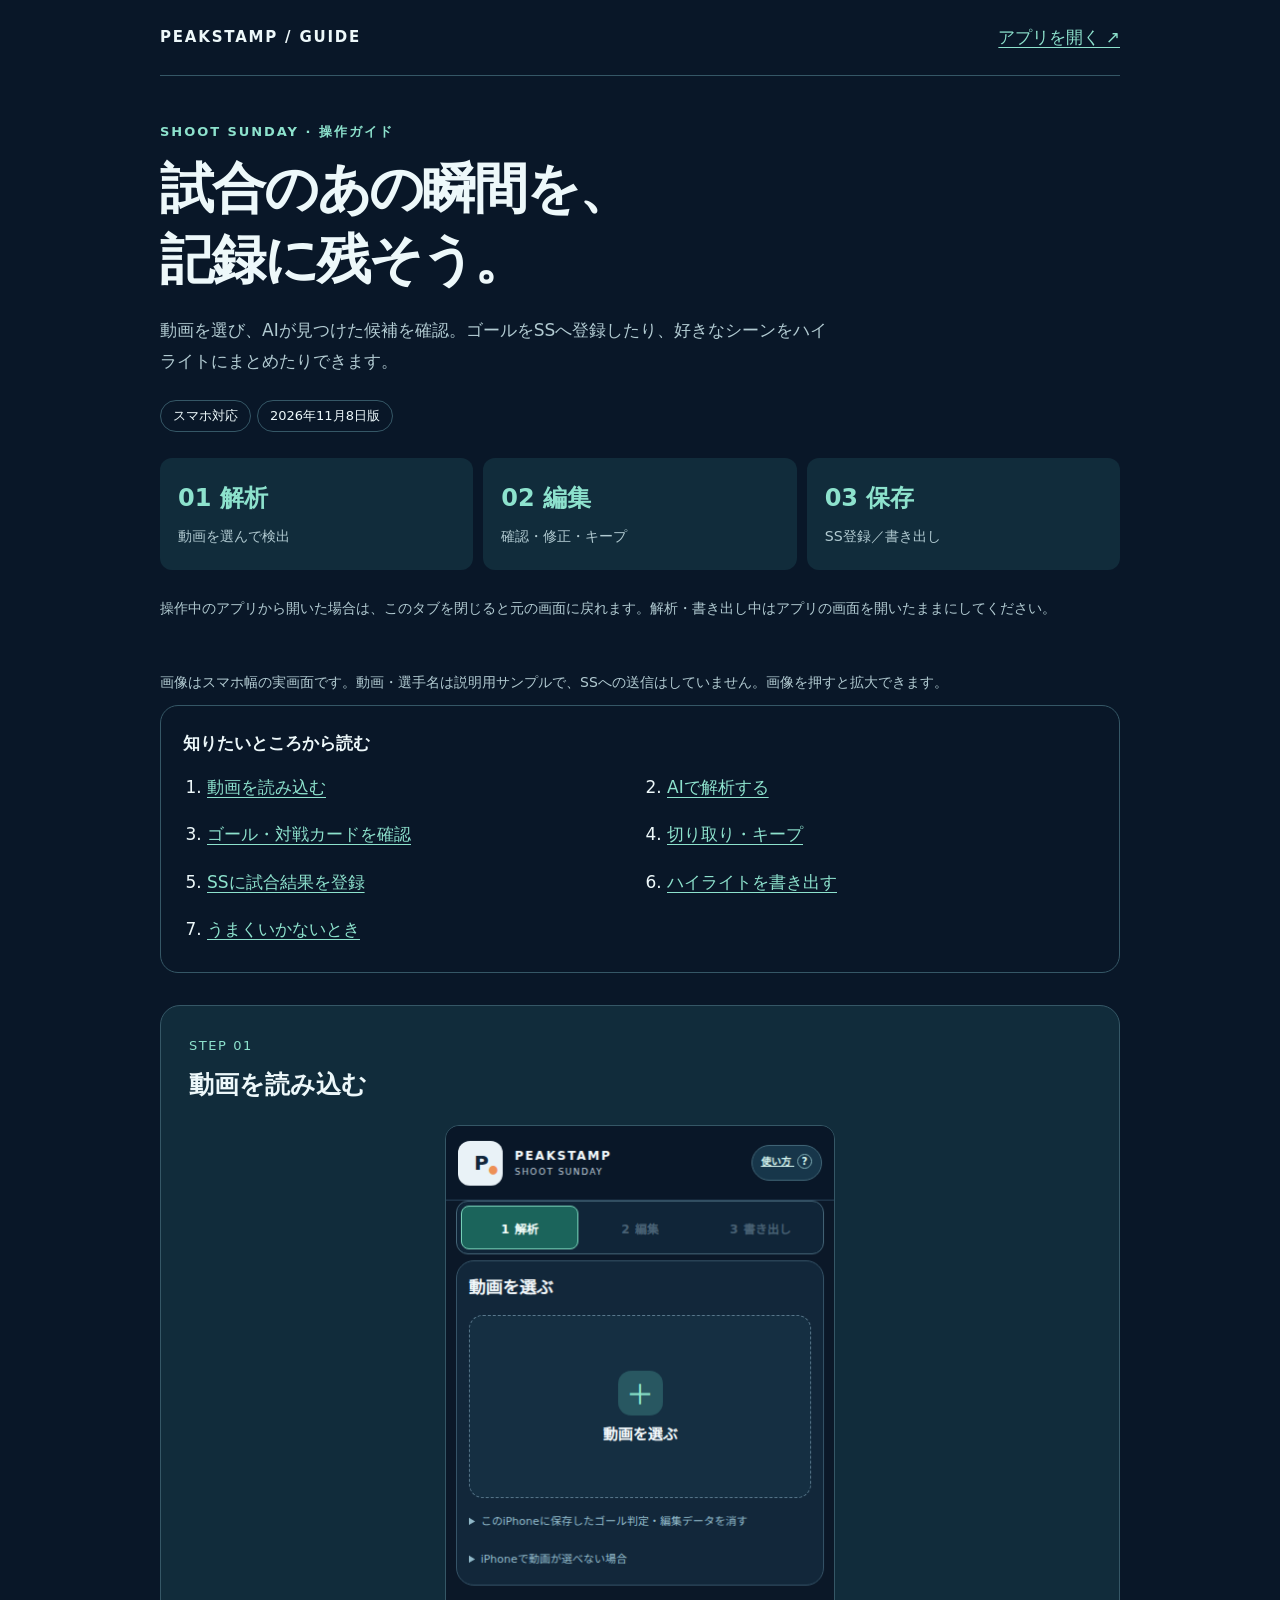
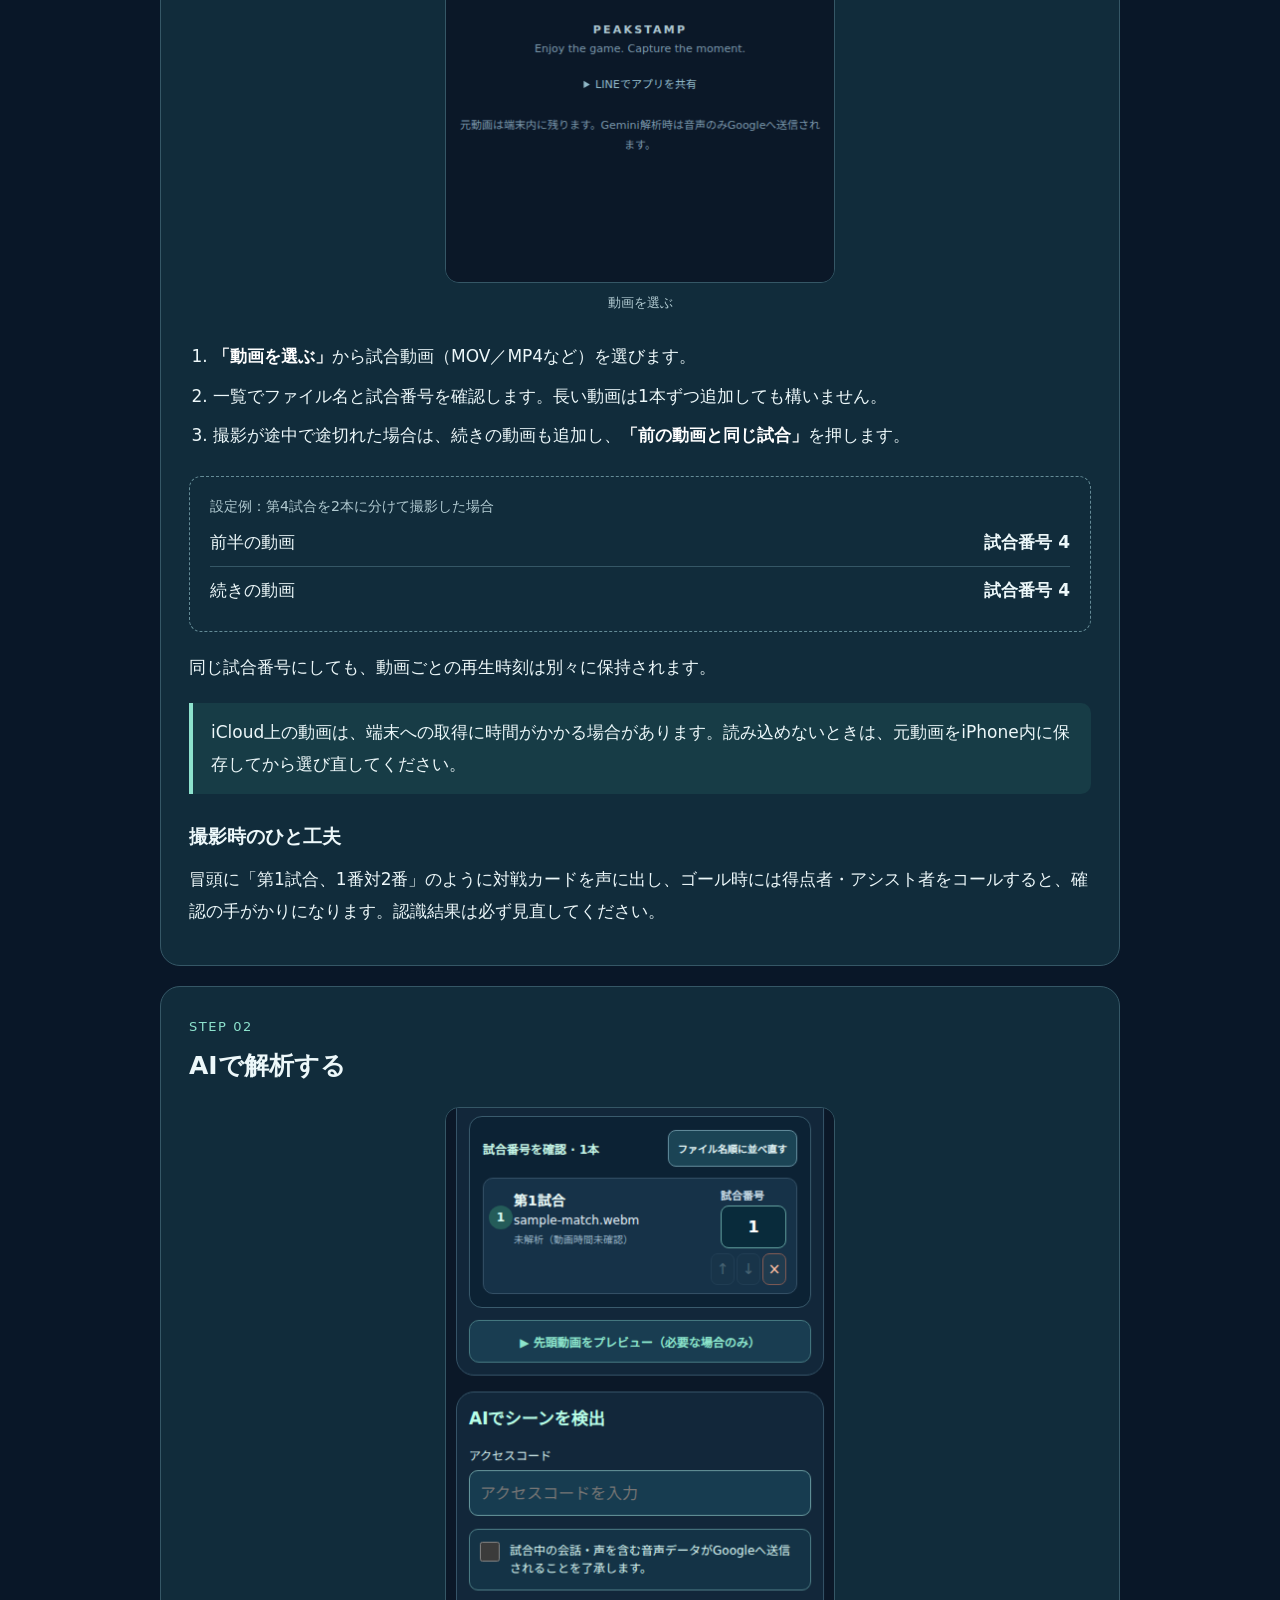
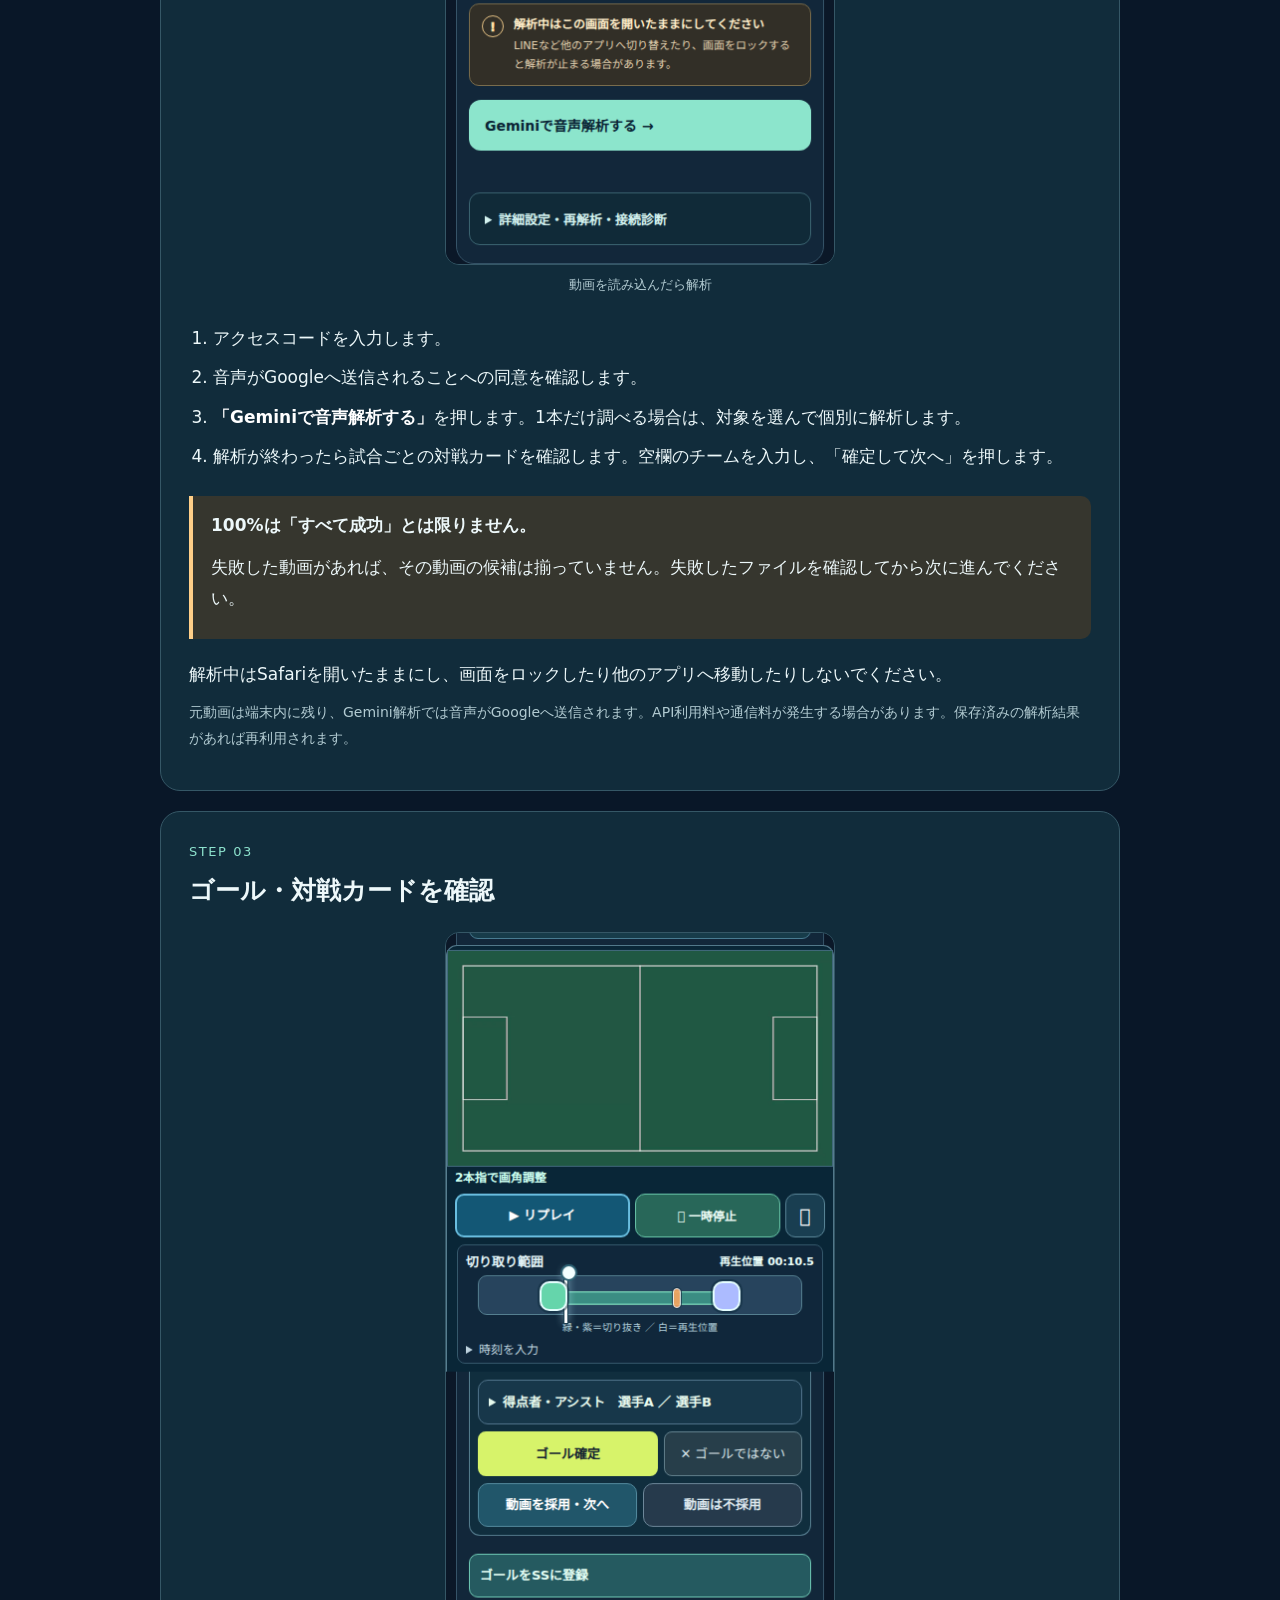
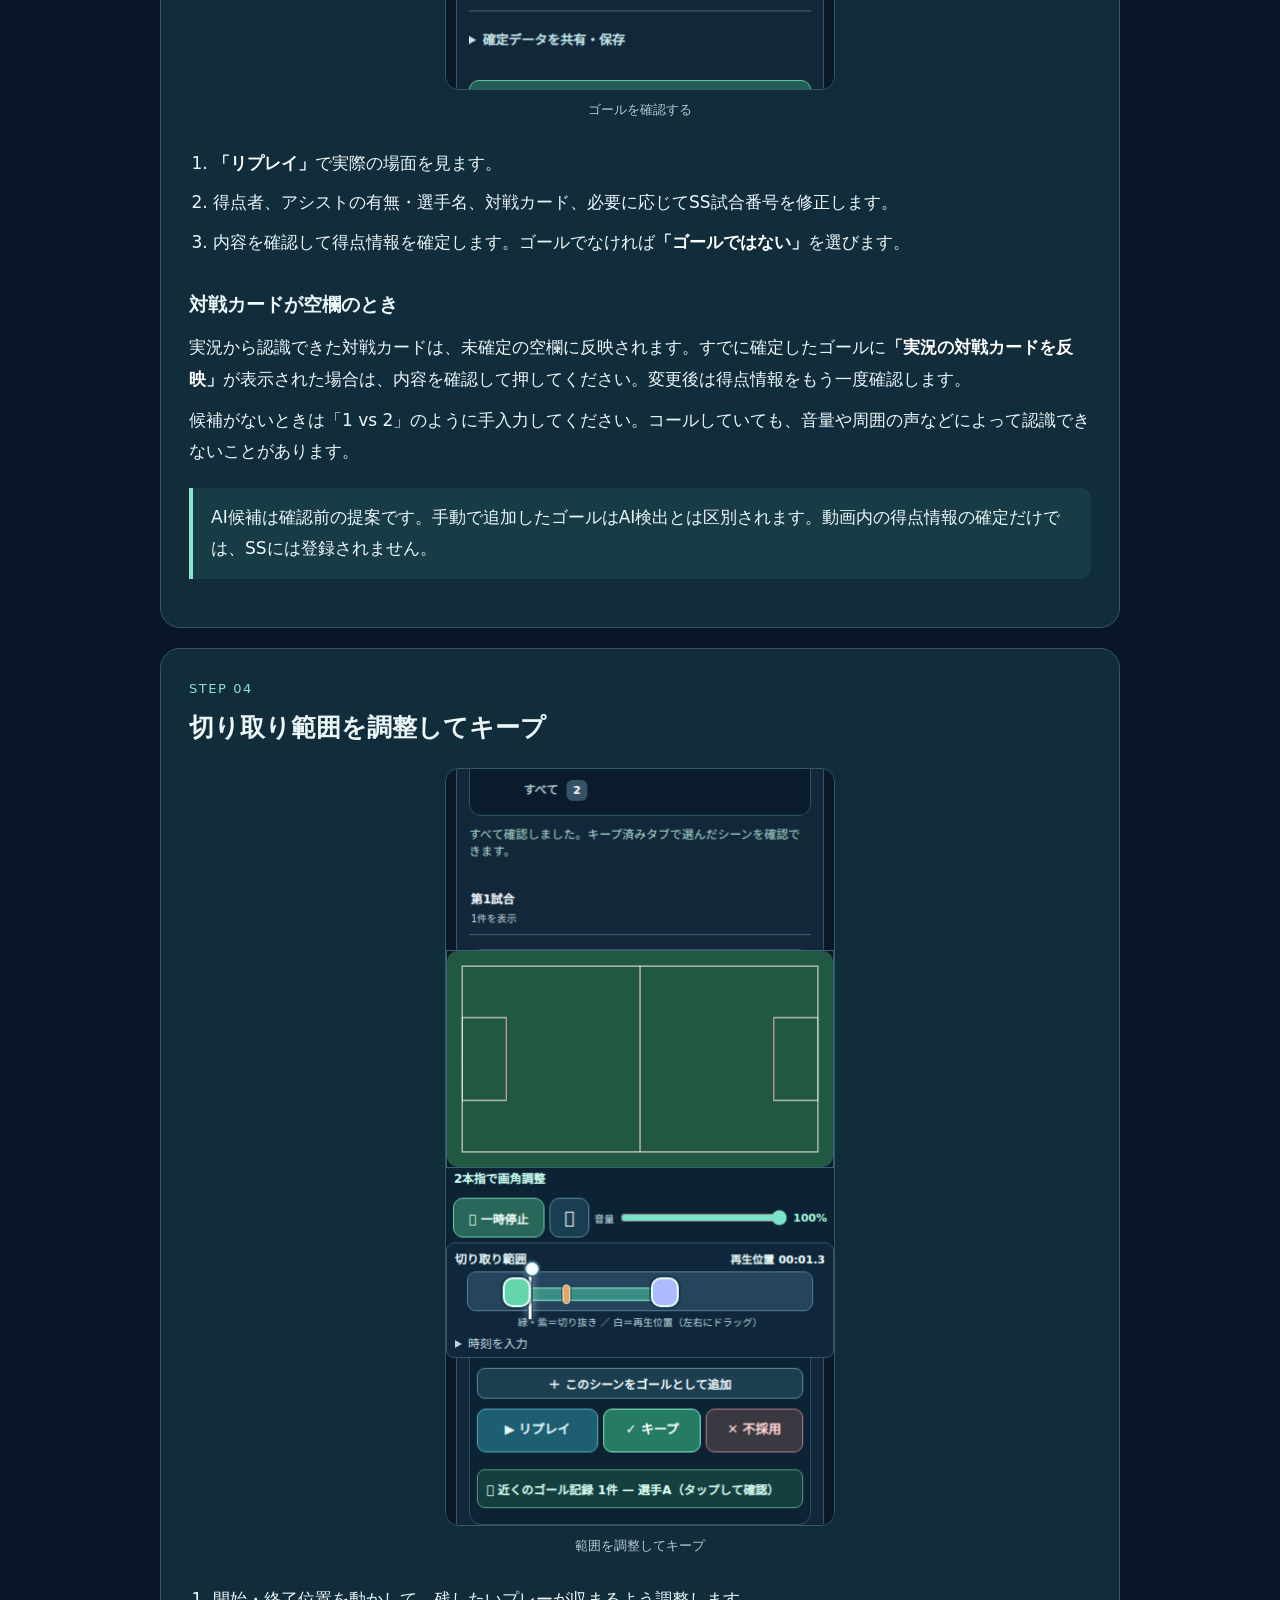
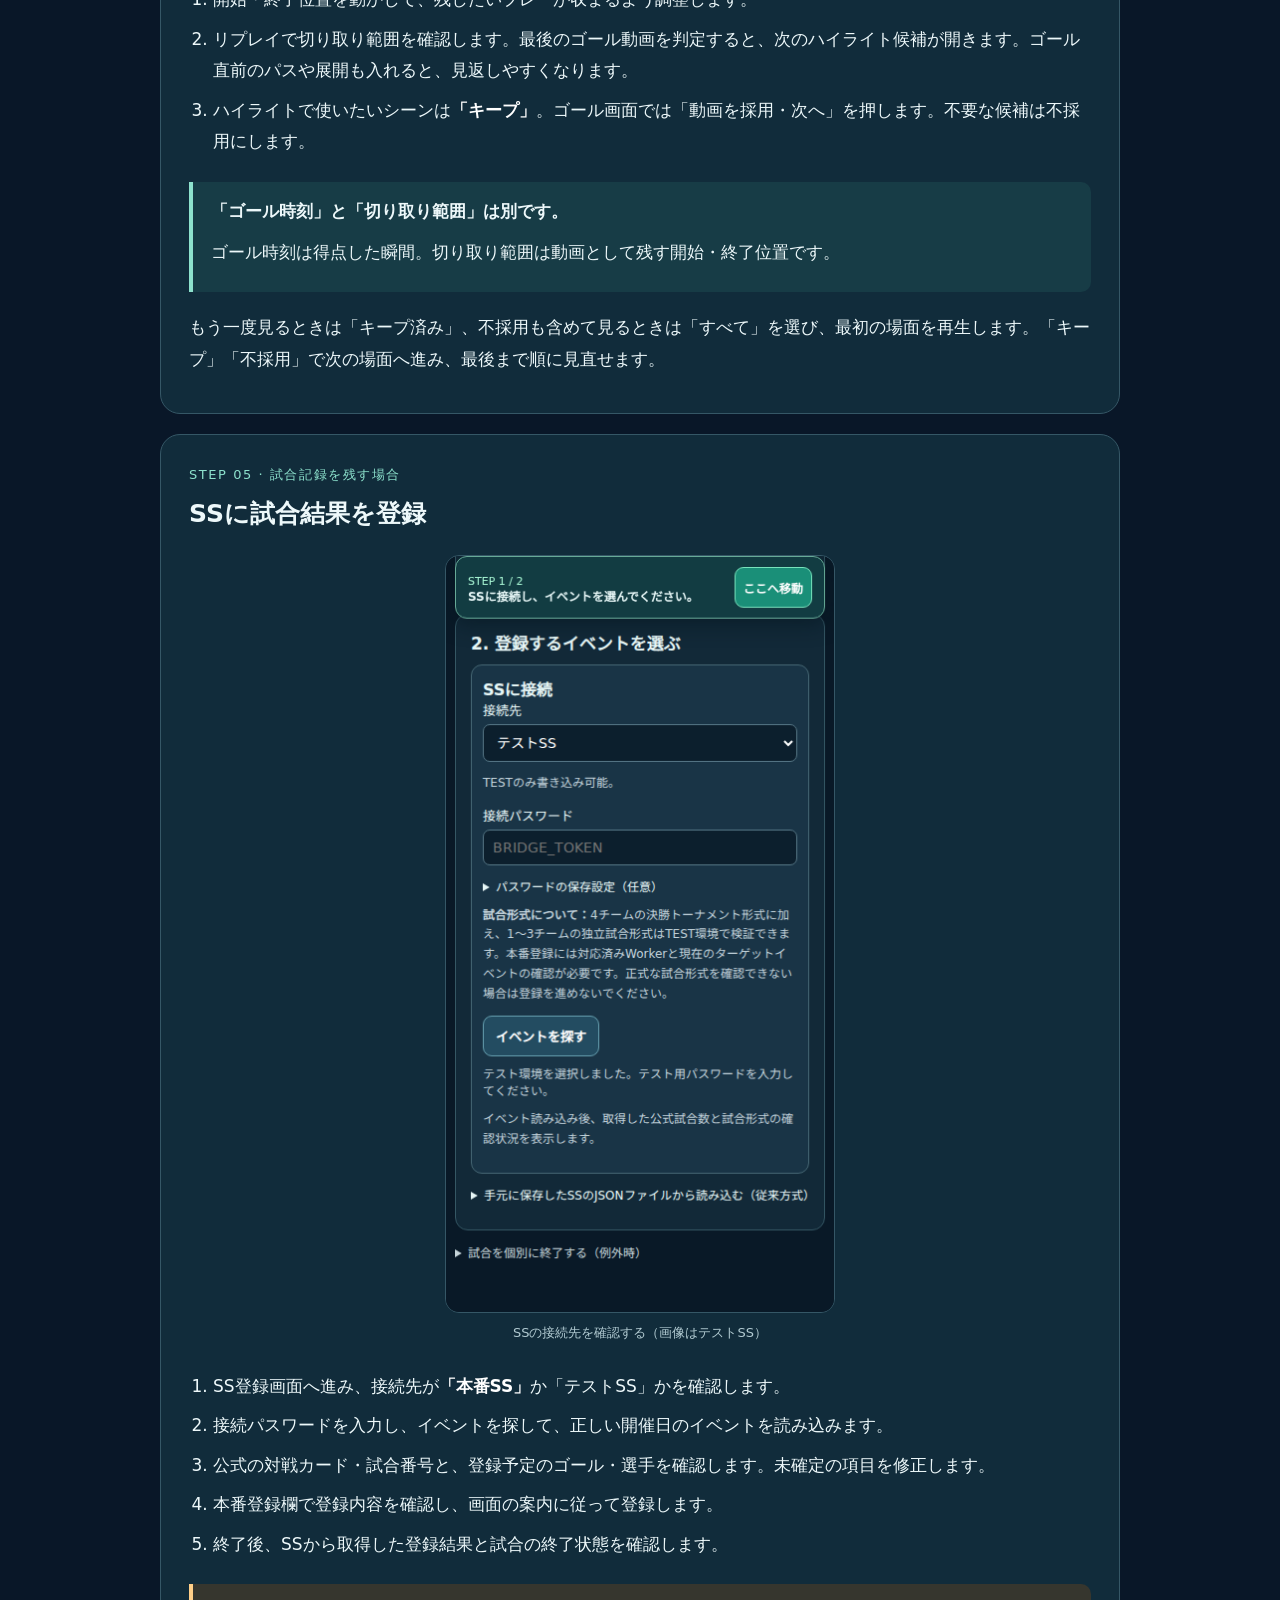
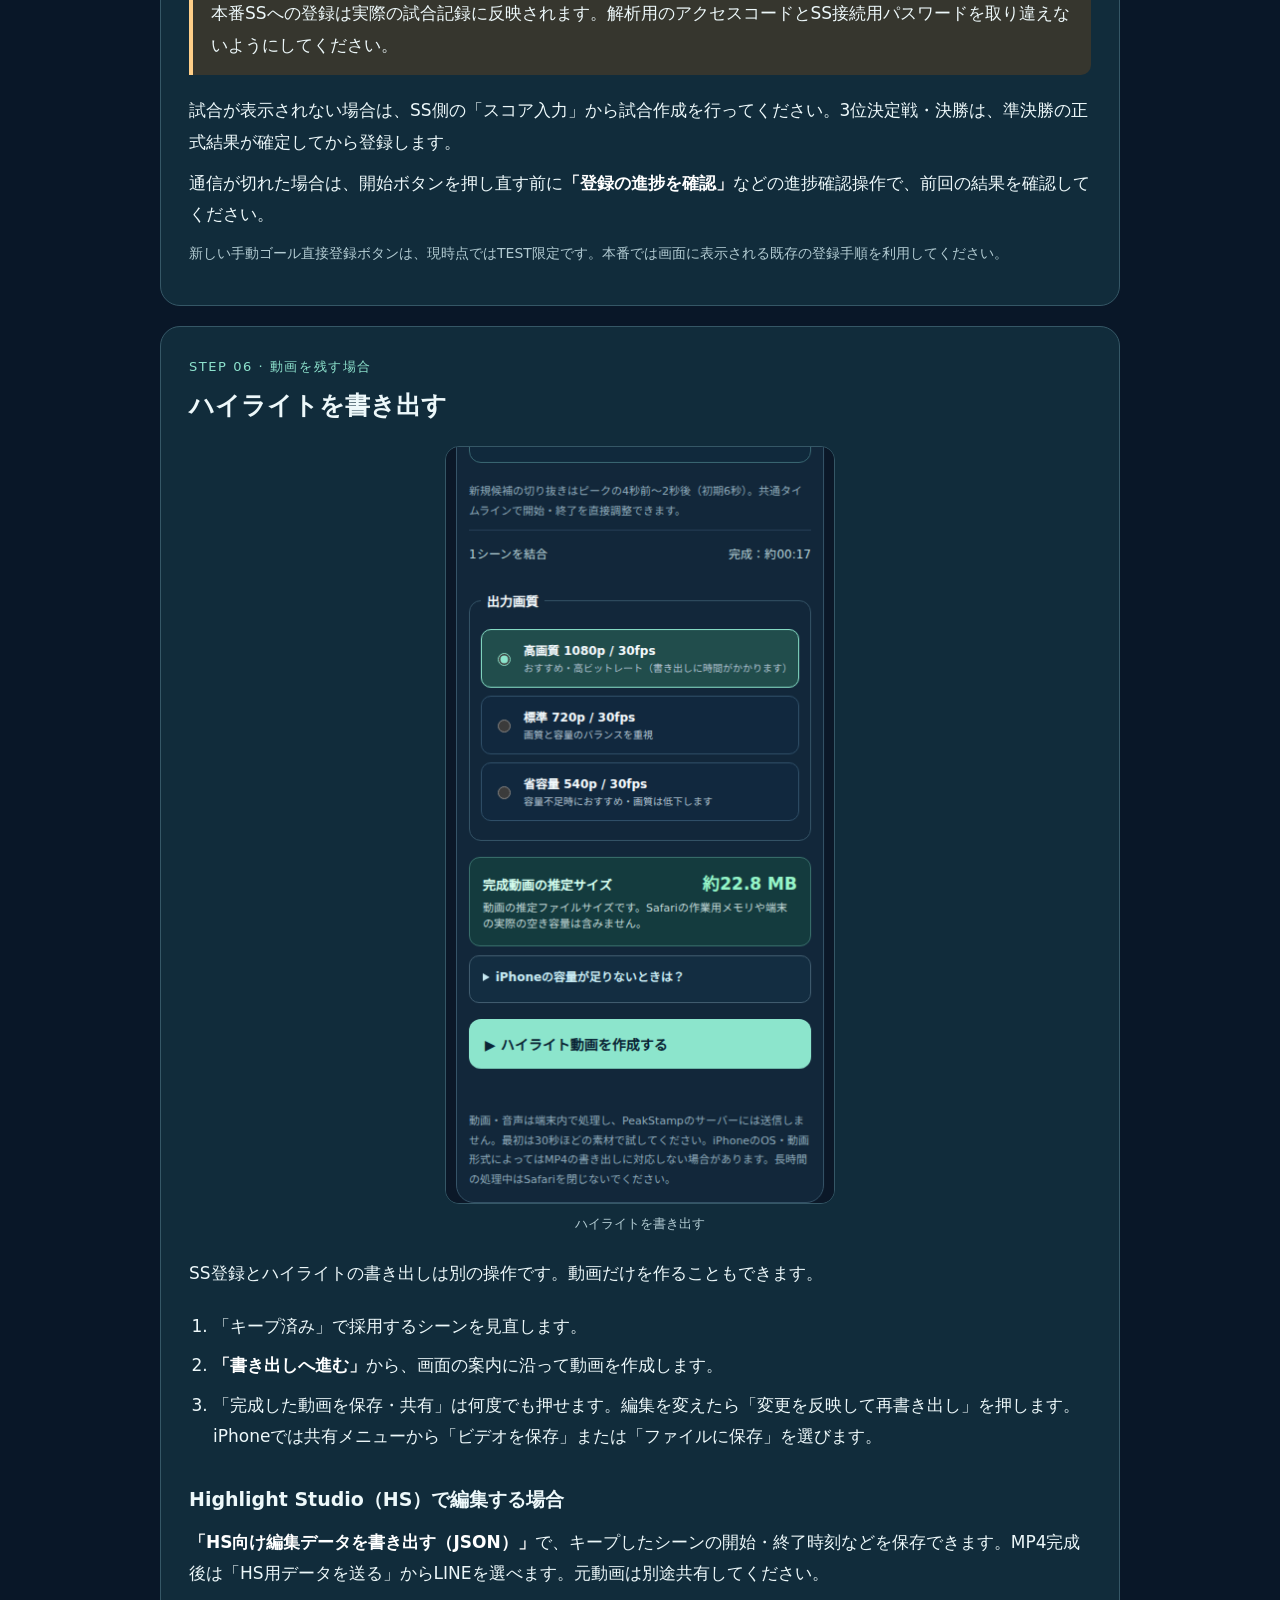
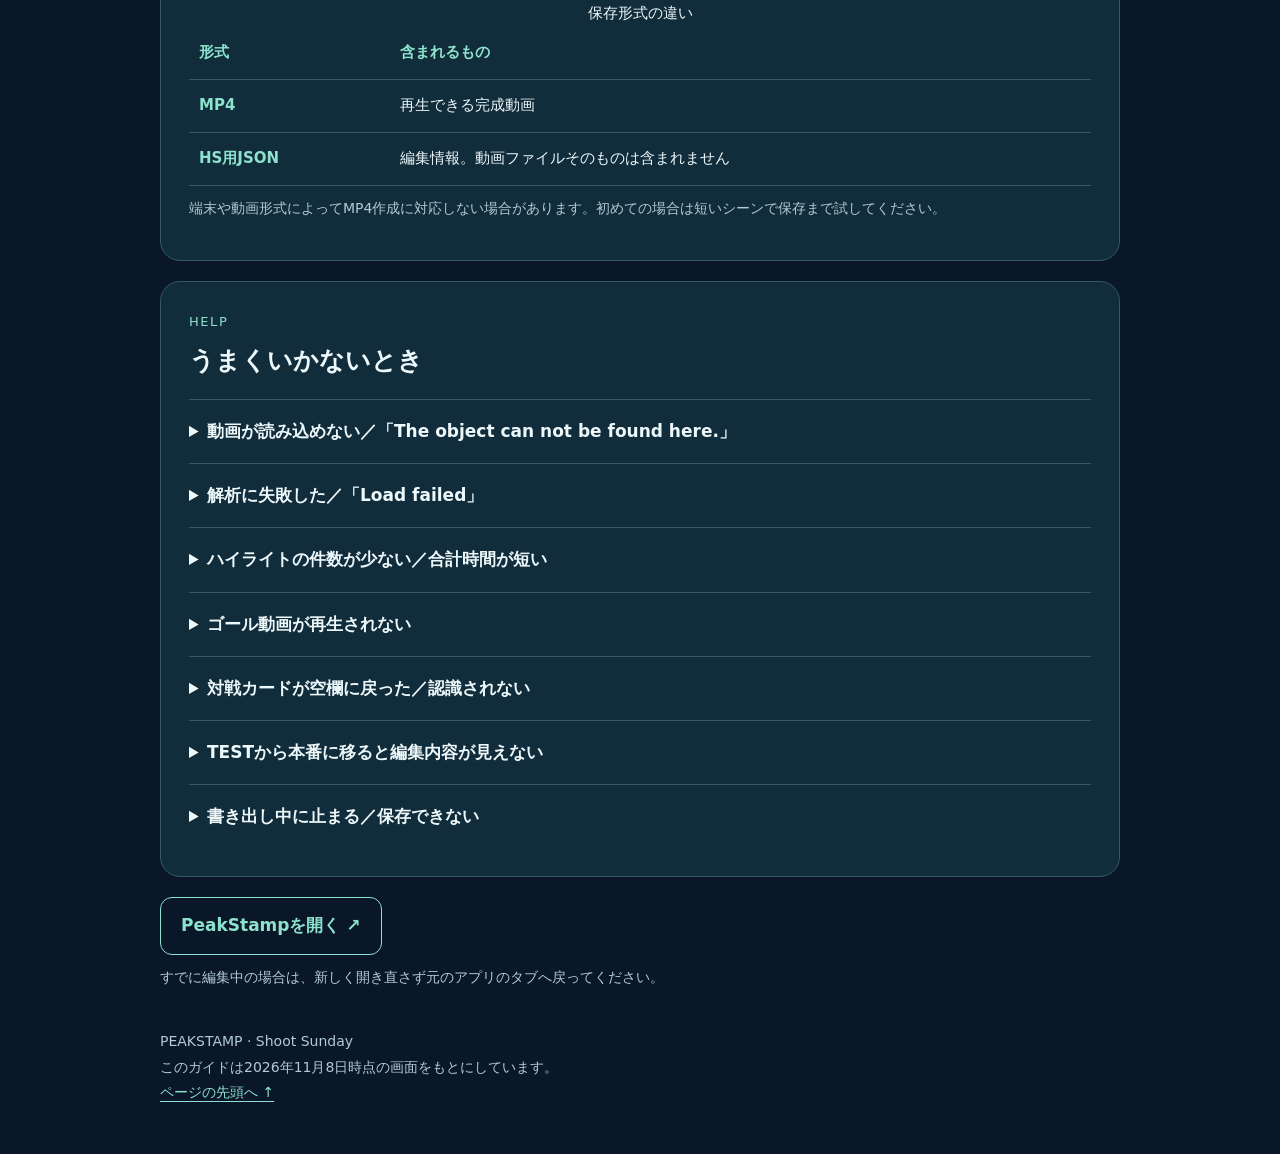
==== commit 44dd2f9d: "Confirm match cards once and reuse completed highlight exports" ====
--- a/guide.html
+++ b/guide.html
@@ -11,14 +11,14 @@
 <body>
 <header><span class="brand">PEAKSTAMP / GUIDE</span><a href="./" target="_blank" rel="noopener">アプリを開く ↗</a></header>
 <main>
-<div class="hero"><div class="eyebrow">SHOOT SUNDAY · 操作ガイド</div><h1>試合のあの瞬間を、<br>記録に残そう。</h1><p class="intro">動画を選び、AIが見つけた候補を確認。ゴールをSSへ登録したり、好きなシーンをハイライトにまとめたりできます。</p><span class="tag">スマホ対応</span><span class="tag">2026年11月7日版</span><div class="route" aria-label="操作の流れ"><div><b>01 解析</b><small>動画を選んで検出</small></div><div><b>02 編集</b><small>確認・修正・キープ</small></div><div><b>03 保存</b><small>SS登録／書き出し</small></div></div><p class="small">操作中のアプリから開いた場合は、このタブを閉じると元の画面に戻れます。解析・書き出し中はアプリの画面を開いたままにしてください。</p></div>
+<div class="hero"><div class="eyebrow">SHOOT SUNDAY · 操作ガイド</div><h1>試合のあの瞬間を、<br>記録に残そう。</h1><p class="intro">動画を選び、AIが見つけた候補を確認。ゴールをSSへ登録したり、好きなシーンをハイライトにまとめたりできます。</p><span class="tag">スマホ対応</span><span class="tag">2026年11月8日版</span><div class="route" aria-label="操作の流れ"><div><b>01 解析</b><small>動画を選んで検出</small></div><div><b>02 編集</b><small>確認・修正・キープ</small></div><div><b>03 保存</b><small>SS登録／書き出し</small></div></div><p class="small">操作中のアプリから開いた場合は、このタブを閉じると元の画面に戻れます。解析・書き出し中はアプリの画面を開いたままにしてください。</p></div>
 <p class="small">画像はスマホ幅の実画面です。動画・選手名は説明用サンプルで、SSへの送信はしていません。画像を押すと拡大できます。</p><nav aria-label="使い方の目次"><strong>知りたいところから読む</strong><ol><li><a href="#prepare">動画を読み込む</a></li><li><a href="#analyze">AIで解析する</a></li><li><a href="#goals">ゴール・対戦カードを確認</a></li><li><a href="#clips">切り取り・キープ</a></li><li><a href="#ss">SSに試合結果を登録</a></li><li><a href="#export">ハイライトを書き出す</a></li><li><a href="#trouble">うまくいかないとき</a></li></ol></nav>
 <section class="step" id="prepare"><span class="num">STEP 01</span><h2>動画を読み込む</h2><figure><a href="assets/guide/01-select.png" target="_blank" rel="noopener"><img src="assets/guide/01-select.png" alt="動画を選ぶの操作画面" width="390" height="760" loading="lazy"></a><figcaption>動画を選ぶ</figcaption></figure><ol><li><span class="button-name">「動画を選ぶ」</span>から試合動画（MOV／MP4など）を選びます。</li><li>一覧でファイル名と試合番号を確認します。長い動画は1本ずつ追加しても構いません。</li><li>撮影が途中で途切れた場合は、続きの動画も追加し、<span class="button-name">「前の動画と同じ試合」</span>を押します。</li></ol><div class="example"><small>設定例：第4試合を2本に分けて撮影した場合</small><div class="row"><span>前半の動画</span><strong>試合番号 4</strong></div><div class="row"><span>続きの動画</span><strong>試合番号 4</strong></div></div><p>同じ試合番号にしても、動画ごとの再生時刻は別々に保持されます。</p><div class="note">iCloud上の動画は、端末への取得に時間がかかる場合があります。読み込めないときは、元動画をiPhone内に保存してから選び直してください。</div><h3>撮影時のひと工夫</h3><p>冒頭に「第1試合、1番対2番」のように対戦カードを声に出し、ゴール時には得点者・アシスト者をコールすると、確認の手がかりになります。認識結果は必ず見直してください。</p></section>
-<section class="step" id="analyze"><span class="num">STEP 02</span><h2>AIで解析する</h2><figure><a href="assets/guide/02-analyze.png" target="_blank" rel="noopener"><img src="assets/guide/02-analyze.png" alt="動画を読み込んだら解析の操作画面" width="390" height="760" loading="lazy"></a><figcaption>動画を読み込んだら解析</figcaption></figure><ol><li>アクセスコードを入力します。</li><li>音声がGoogleへ送信されることへの同意を確認します。</li><li><span class="button-name">「Geminiで音声解析する」</span>を押します。1本だけ調べる場合は、対象を選んで個別に解析します。</li><li>解析が終わったら、ゴールとハイライトの候補を確認します。</li></ol><div class="note warn"><strong>100%は「すべて成功」とは限りません。</strong><p>失敗した動画があれば、その動画の候補は揃っていません。失敗したファイルを確認してから次に進んでください。</p></div><p>解析中はSafariを開いたままにし、画面をロックしたり他のアプリへ移動したりしないでください。</p><p class="small">元動画は端末内に残り、Gemini解析では音声がGoogleへ送信されます。API利用料や通信料が発生する場合があります。保存済みの解析結果があれば再利用されます。</p></section>
+<section class="step" id="analyze"><span class="num">STEP 02</span><h2>AIで解析する</h2><figure><a href="assets/guide/02-analyze.png" target="_blank" rel="noopener"><img src="assets/guide/02-analyze.png" alt="動画を読み込んだら解析の操作画面" width="390" height="760" loading="lazy"></a><figcaption>動画を読み込んだら解析</figcaption></figure><ol><li>アクセスコードを入力します。</li><li>音声がGoogleへ送信されることへの同意を確認します。</li><li><span class="button-name">「Geminiで音声解析する」</span>を押します。1本だけ調べる場合は、対象を選んで個別に解析します。</li><li>解析が終わったら試合ごとの対戦カードを確認します。空欄のチームを入力し、「確定して次へ」を押します。</li></ol><div class="note warn"><strong>100%は「すべて成功」とは限りません。</strong><p>失敗した動画があれば、その動画の候補は揃っていません。失敗したファイルを確認してから次に進んでください。</p></div><p>解析中はSafariを開いたままにし、画面をロックしたり他のアプリへ移動したりしないでください。</p><p class="small">元動画は端末内に残り、Gemini解析では音声がGoogleへ送信されます。API利用料や通信料が発生する場合があります。保存済みの解析結果があれば再利用されます。</p></section>
 <section class="step" id="goals"><span class="num">STEP 03</span><h2>ゴール・対戦カードを確認</h2><figure><a href="assets/guide/03-goals.png" target="_blank" rel="noopener"><img src="assets/guide/03-goals.png" alt="ゴールを確認するの操作画面" width="390" height="760" loading="lazy"></a><figcaption>ゴールを確認する</figcaption></figure><ol><li><span class="button-name">「リプレイ」</span>で実際の場面を見ます。</li><li>得点者、アシストの有無・選手名、対戦カード、必要に応じてSS試合番号を修正します。</li><li>内容を確認して得点情報を確定します。ゴールでなければ<span class="button-name">「ゴールではない」</span>を選びます。</li></ol><h3>対戦カードが空欄のとき</h3><p>実況から認識できた対戦カードは、未確定の空欄に反映されます。すでに確定したゴールに<span class="button-name">「実況の対戦カードを反映」</span>が表示された場合は、内容を確認して押してください。変更後は得点情報をもう一度確認します。</p><p>候補がないときは「1 vs 2」のように手入力してください。コールしていても、音量や周囲の声などによって認識できないことがあります。</p><div class="note">AI候補は確認前の提案です。手動で追加したゴールはAI検出とは区別されます。動画内の得点情報の確定だけでは、SSには登録されません。</div></section>
-<section class="step" id="clips"><span class="num">STEP 04</span><h2>切り取り範囲を調整してキープ</h2><figure><a href="assets/guide/04-highlights.png" target="_blank" rel="noopener"><img src="assets/guide/04-highlights.png" alt="範囲を調整してキープの操作画面" width="390" height="760" loading="lazy"></a><figcaption>範囲を調整してキープ</figcaption></figure><ol><li>開始・終了位置を動かして、残したいプレーが収まるよう調整します。</li><li>リプレイで切り取り範囲を確認します。ゴール直前のパスや展開も入れると、見返しやすくなります。</li><li>ハイライトで使いたいシーンは<span class="button-name">「キープ」</span>。ゴール画面では「動画を採用・次へ」を押します。不要な候補は不採用にします。</li></ol><div class="note"><strong>「ゴール時刻」と「切り取り範囲」は別です。</strong><p>ゴール時刻は得点した瞬間。切り取り範囲は動画として残す開始・終了位置です。</p></div><p>もう一度見るときは「キープ済み」、不採用も含めて見るときは「すべて」を選び、最初の場面を再生します。「キープ」「不採用」で次の場面へ進み、最後まで順に見直せます。</p></section>
+<section class="step" id="clips"><span class="num">STEP 04</span><h2>切り取り範囲を調整してキープ</h2><figure><a href="assets/guide/04-highlights.png" target="_blank" rel="noopener"><img src="assets/guide/04-highlights.png" alt="範囲を調整してキープの操作画面" width="390" height="760" loading="lazy"></a><figcaption>範囲を調整してキープ</figcaption></figure><ol><li>開始・終了位置を動かして、残したいプレーが収まるよう調整します。</li><li>リプレイで切り取り範囲を確認します。最後のゴール動画を判定すると、次のハイライト候補が開きます。ゴール直前のパスや展開も入れると、見返しやすくなります。</li><li>ハイライトで使いたいシーンは<span class="button-name">「キープ」</span>。ゴール画面では「動画を採用・次へ」を押します。不要な候補は不採用にします。</li></ol><div class="note"><strong>「ゴール時刻」と「切り取り範囲」は別です。</strong><p>ゴール時刻は得点した瞬間。切り取り範囲は動画として残す開始・終了位置です。</p></div><p>もう一度見るときは「キープ済み」、不採用も含めて見るときは「すべて」を選び、最初の場面を再生します。「キープ」「不採用」で次の場面へ進み、最後まで順に見直せます。</p></section>
 <section class="step" id="ss"><span class="num">STEP 05 · 試合記録を残す場合</span><h2>SSに試合結果を登録</h2><figure><a href="assets/guide/05-sposched.png" target="_blank" rel="noopener"><img src="assets/guide/05-sposched.png" alt="SSの接続先を確認する（画像はテストSS）の操作画面" width="390" height="760" loading="lazy"></a><figcaption>SSの接続先を確認する（画像はテストSS）</figcaption></figure><ol><li>SS登録画面へ進み、接続先が<span class="button-name">「本番SS」</span>か「テストSS」かを確認します。</li><li>接続パスワードを入力し、イベントを探して、正しい開催日のイベントを読み込みます。</li><li>公式の対戦カード・試合番号と、登録予定のゴール・選手を確認します。未確定の項目を修正します。</li><li>本番登録欄で登録内容を確認し、画面の案内に従って登録します。</li><li>終了後、SSから取得した登録結果と試合の終了状態を確認します。</li></ol><div class="note warn">本番SSへの登録は実際の試合記録に反映されます。解析用のアクセスコードとSS接続用パスワードを取り違えないようにしてください。</div><p>試合が表示されない場合は、SS側の「スコア入力」から試合作成を行ってください。3位決定戦・決勝は、準決勝の正式結果が確定してから登録します。</p><p>通信が切れた場合は、開始ボタンを押し直す前に<span class="button-name">「登録の進捗を確認」</span>などの進捗確認操作で、前回の結果を確認してください。</p><p class="small">新しい手動ゴール直接登録ボタンは、現時点ではTEST限定です。本番では画面に表示される既存の登録手順を利用してください。</p></section>
-<section class="step" id="export"><span class="num">STEP 06 · 動画を残す場合</span><h2>ハイライトを書き出す</h2><figure><a href="assets/guide/06-export.png" target="_blank" rel="noopener"><img src="assets/guide/06-export.png" alt="ハイライトを書き出すの操作画面" width="390" height="760" loading="lazy"></a><figcaption>ハイライトを書き出す</figcaption></figure><p>SS登録とハイライトの書き出しは別の操作です。動画だけを作ることもできます。</p><ol><li>「キープ済み」で採用するシーンを見直します。</li><li><span class="button-name">「書き出しへ進む」</span>から、画面の案内に沿って動画を作成します。</li><li>完成後、iPhoneでは保存・共有メニューから「ビデオを保存」または「ファイルに保存」を選びます。</li></ol><h3>Highlight Studio（HS）で編集する場合</h3><p><span class="button-name">「HS向け編集データを書き出す（JSON）」</span>で、キープしたシーンの開始・終了時刻などを保存できます。幹事へ渡す場合は、元動画も別途共有してください。</p><div class="table-wrap"><table><caption>保存形式の違い</caption><thead><tr><th scope="col">形式</th><th scope="col">含まれるもの</th></tr></thead><tbody><tr><th scope="row">MP4</th><td>再生できる完成動画</td></tr><tr><th scope="row">HS用JSON</th><td>編集情報。動画ファイルそのものは含まれません</td></tr></tbody></table></div><p class="small">端末や動画形式によってMP4作成に対応しない場合があります。初めての場合は短いシーンで保存まで試してください。</p></section>
+<section class="step" id="export"><span class="num">STEP 06 · 動画を残す場合</span><h2>ハイライトを書き出す</h2><figure><a href="assets/guide/06-export.png" target="_blank" rel="noopener"><img src="assets/guide/06-export.png" alt="ハイライトを書き出すの操作画面" width="390" height="760" loading="lazy"></a><figcaption>ハイライトを書き出す</figcaption></figure><p>SS登録とハイライトの書き出しは別の操作です。動画だけを作ることもできます。</p><ol><li>「キープ済み」で採用するシーンを見直します。</li><li><span class="button-name">「書き出しへ進む」</span>から、画面の案内に沿って動画を作成します。</li><li>「完成した動画を保存・共有」は何度でも押せます。編集を変えたら「変更を反映して再書き出し」を押します。iPhoneでは共有メニューから「ビデオを保存」または「ファイルに保存」を選びます。</li></ol><h3>Highlight Studio（HS）で編集する場合</h3><p><span class="button-name">「HS向け編集データを書き出す（JSON）」</span>で、キープしたシーンの開始・終了時刻などを保存できます。MP4完成後は「HS用データを送る」からLINEを選べます。元動画は別途共有してください。</p><div class="table-wrap"><table><caption>保存形式の違い</caption><thead><tr><th scope="col">形式</th><th scope="col">含まれるもの</th></tr></thead><tbody><tr><th scope="row">MP4</th><td>再生できる完成動画</td></tr><tr><th scope="row">HS用JSON</th><td>編集情報。動画ファイルそのものは含まれません</td></tr></tbody></table></div><p class="small">端末や動画形式によってMP4作成に対応しない場合があります。初めての場合は短いシーンで保存まで試してください。</p></section>
 <section class="step" id="trouble"><span class="num">HELP</span><h2>うまくいかないとき</h2>
 <details><summary>動画が読み込めない／「The object can not be found here.」</summary><p>元動画を端末内に保存し、失敗した動画の選び直し操作から同じ元ファイルを選んでください。別の動画や加工し直したファイルでは、保存した編集情報と一致しない場合があります。</p></details>
 <details><summary>解析に失敗した／「Load failed」</summary><p>まずアクセスコードと通信状態を確認します。「詳細設定・再解析・接続診断」内の接続テストで確認してください。このエラーだけでは原因を特定できません。動画の読み込みエラーも確認し、成功済みの結果を残して失敗分を再試行します。</p></details>
@@ -29,5 +29,5 @@
 <details><summary>書き出し中に止まる／保存できない</summary><p>Safariを開いたまま処理し、短いシーン・少ない件数で試してください。完成後に保存できない場合は、画面に表示される「動画を別タブで開く」も利用できます。</p></details>
 </section>
 <p><a class="cta" href="./" target="_blank" rel="noopener">PeakStampを開く ↗</a></p><p class="small">すでに編集中の場合は、新しく開き直さず元のアプリのタブへ戻ってください。</p>
-</main><footer>PEAKSTAMP · Shoot Sunday<br>このガイドは2026年11月7日時点の画面をもとにしています。<br><a href="#">ページの先頭へ ↑</a></footer>
+</main><footer>PEAKSTAMP · Shoot Sunday<br>このガイドは2026年11月8日時点の画面をもとにしています。<br><a href="#">ページの先頭へ ↑</a></footer>
 </body></html>
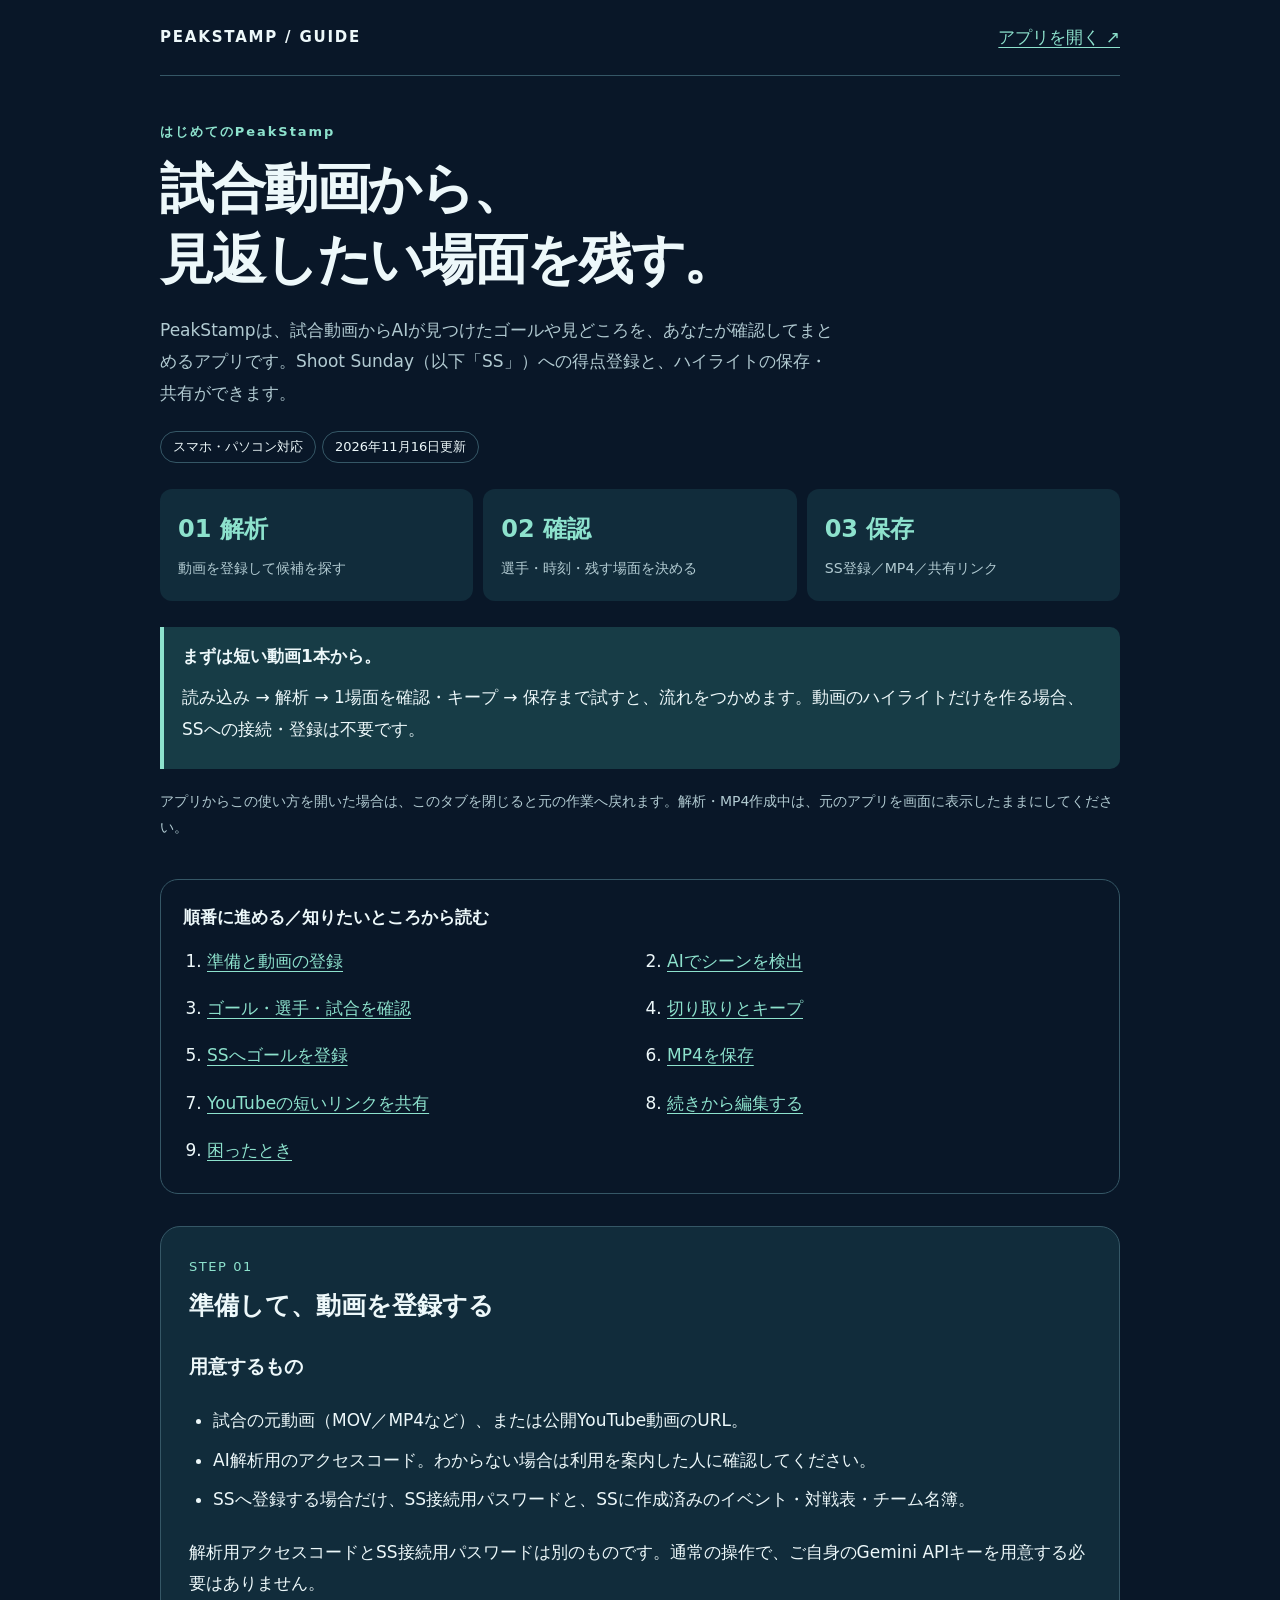
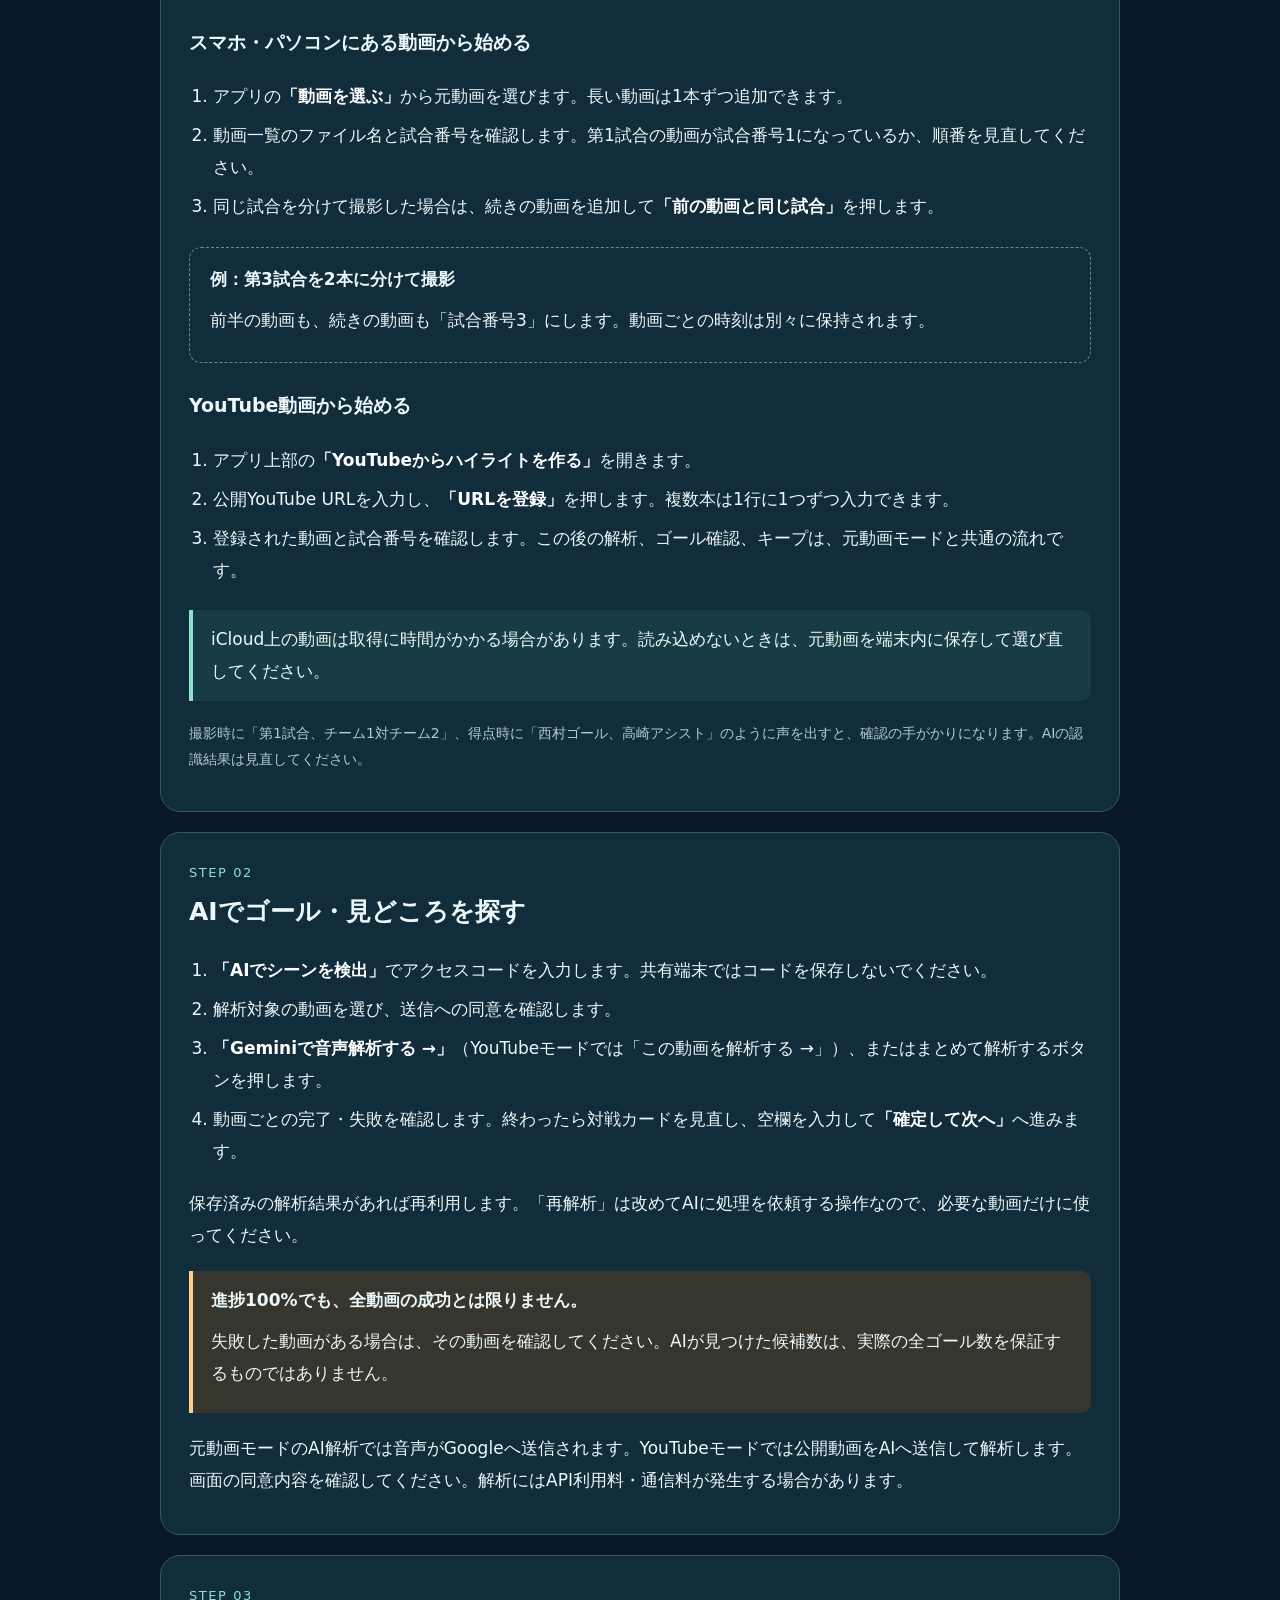
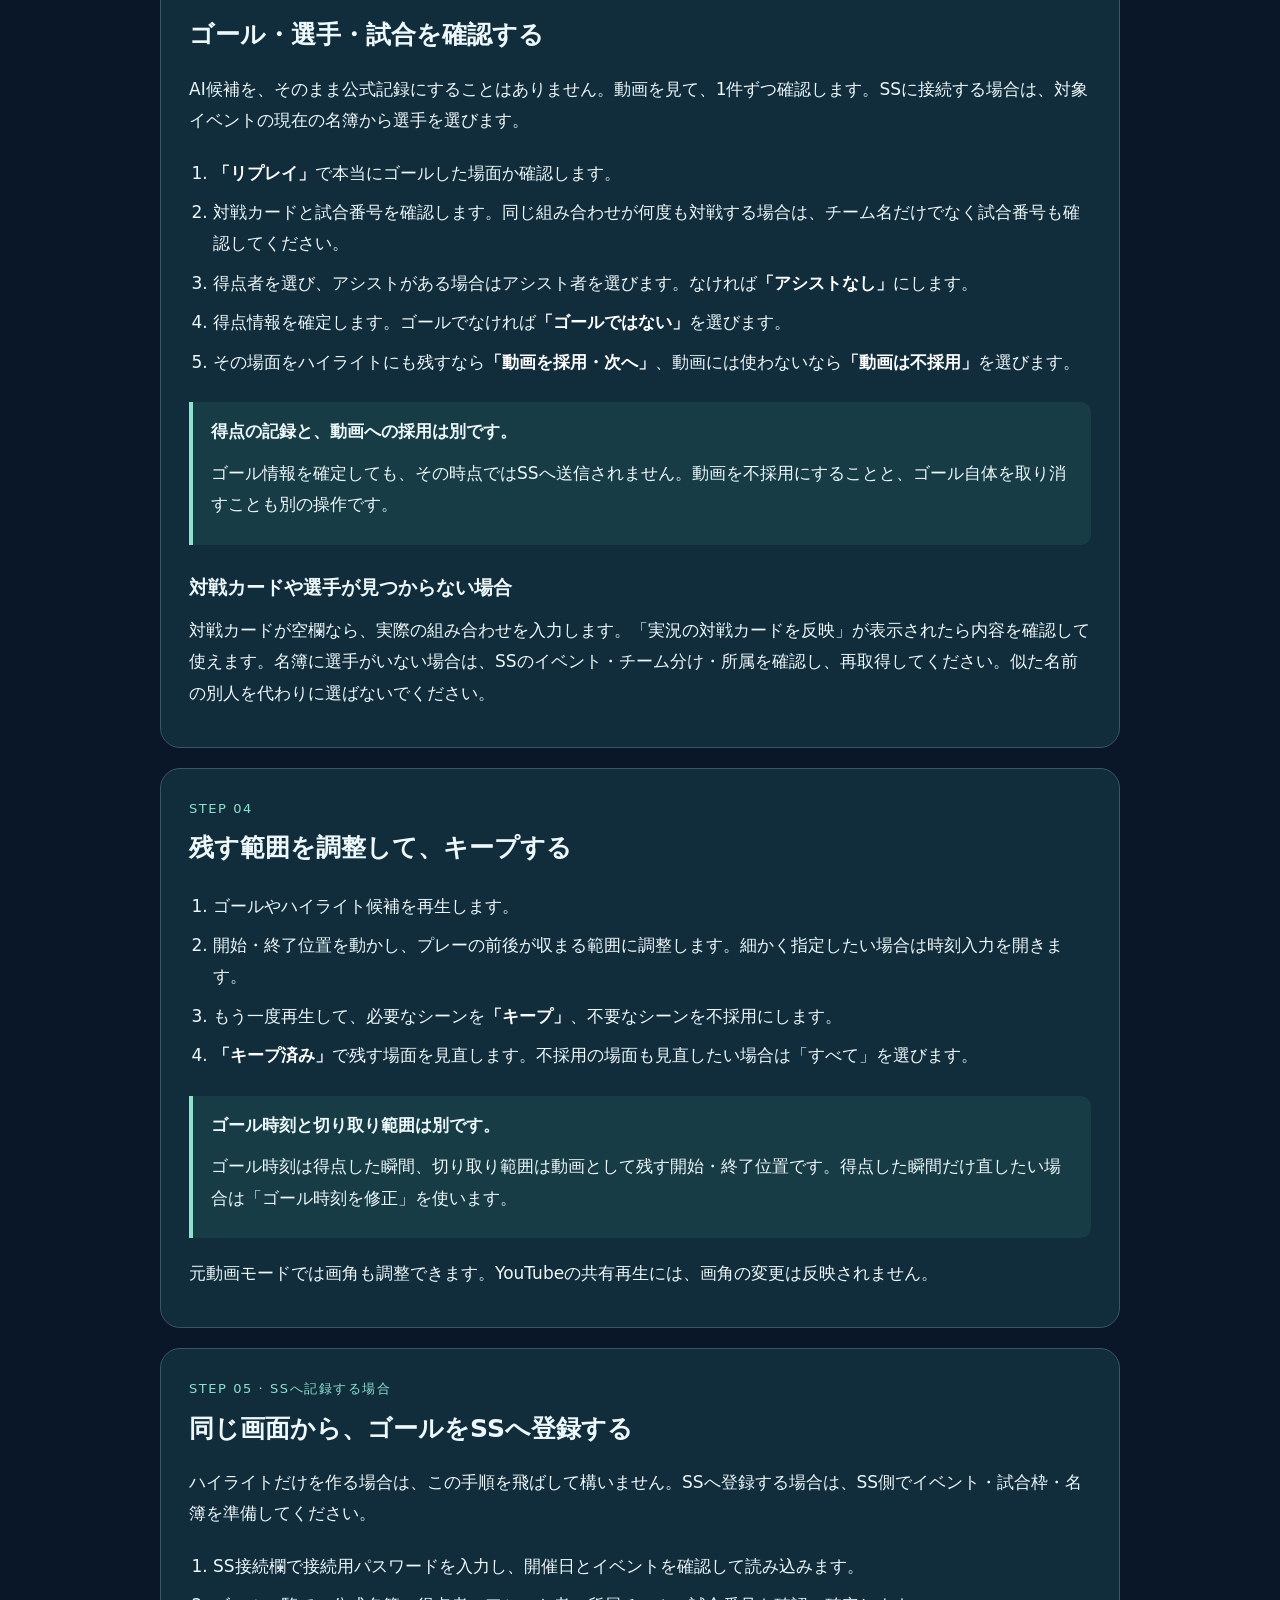
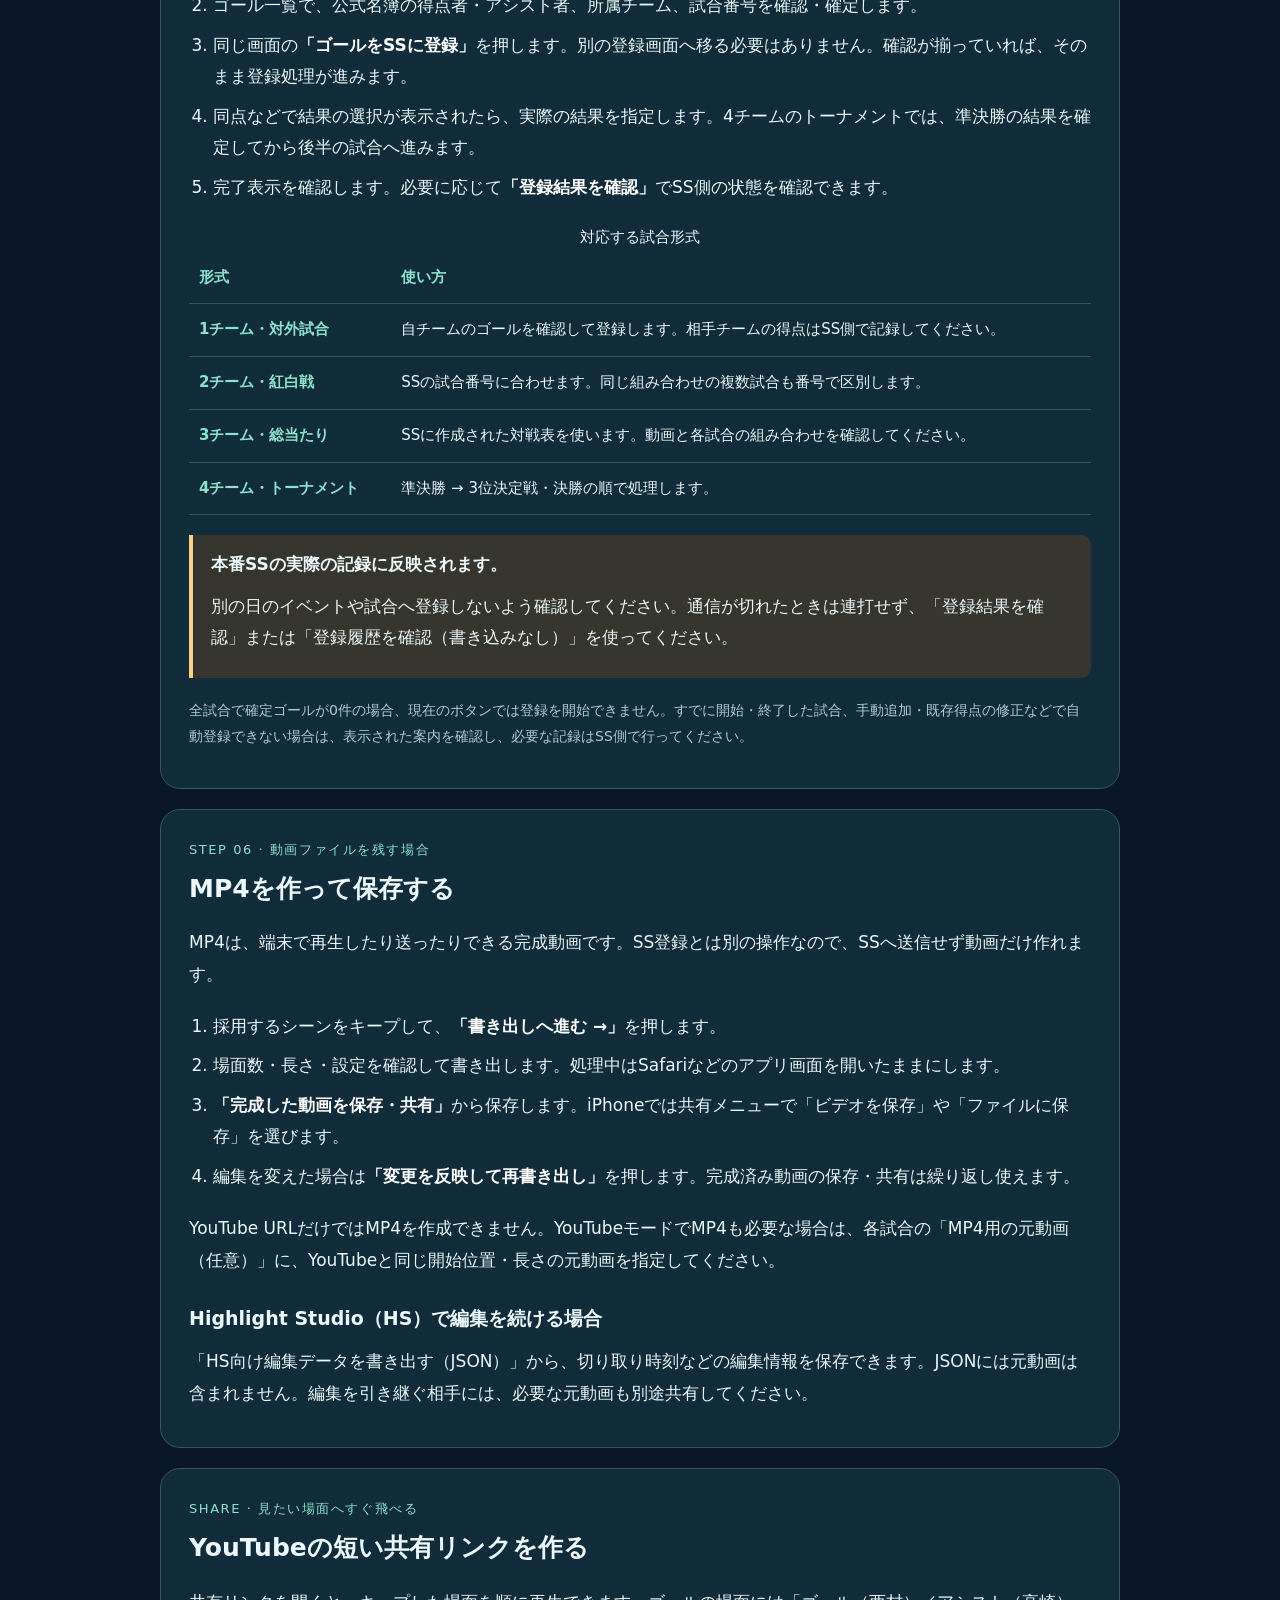
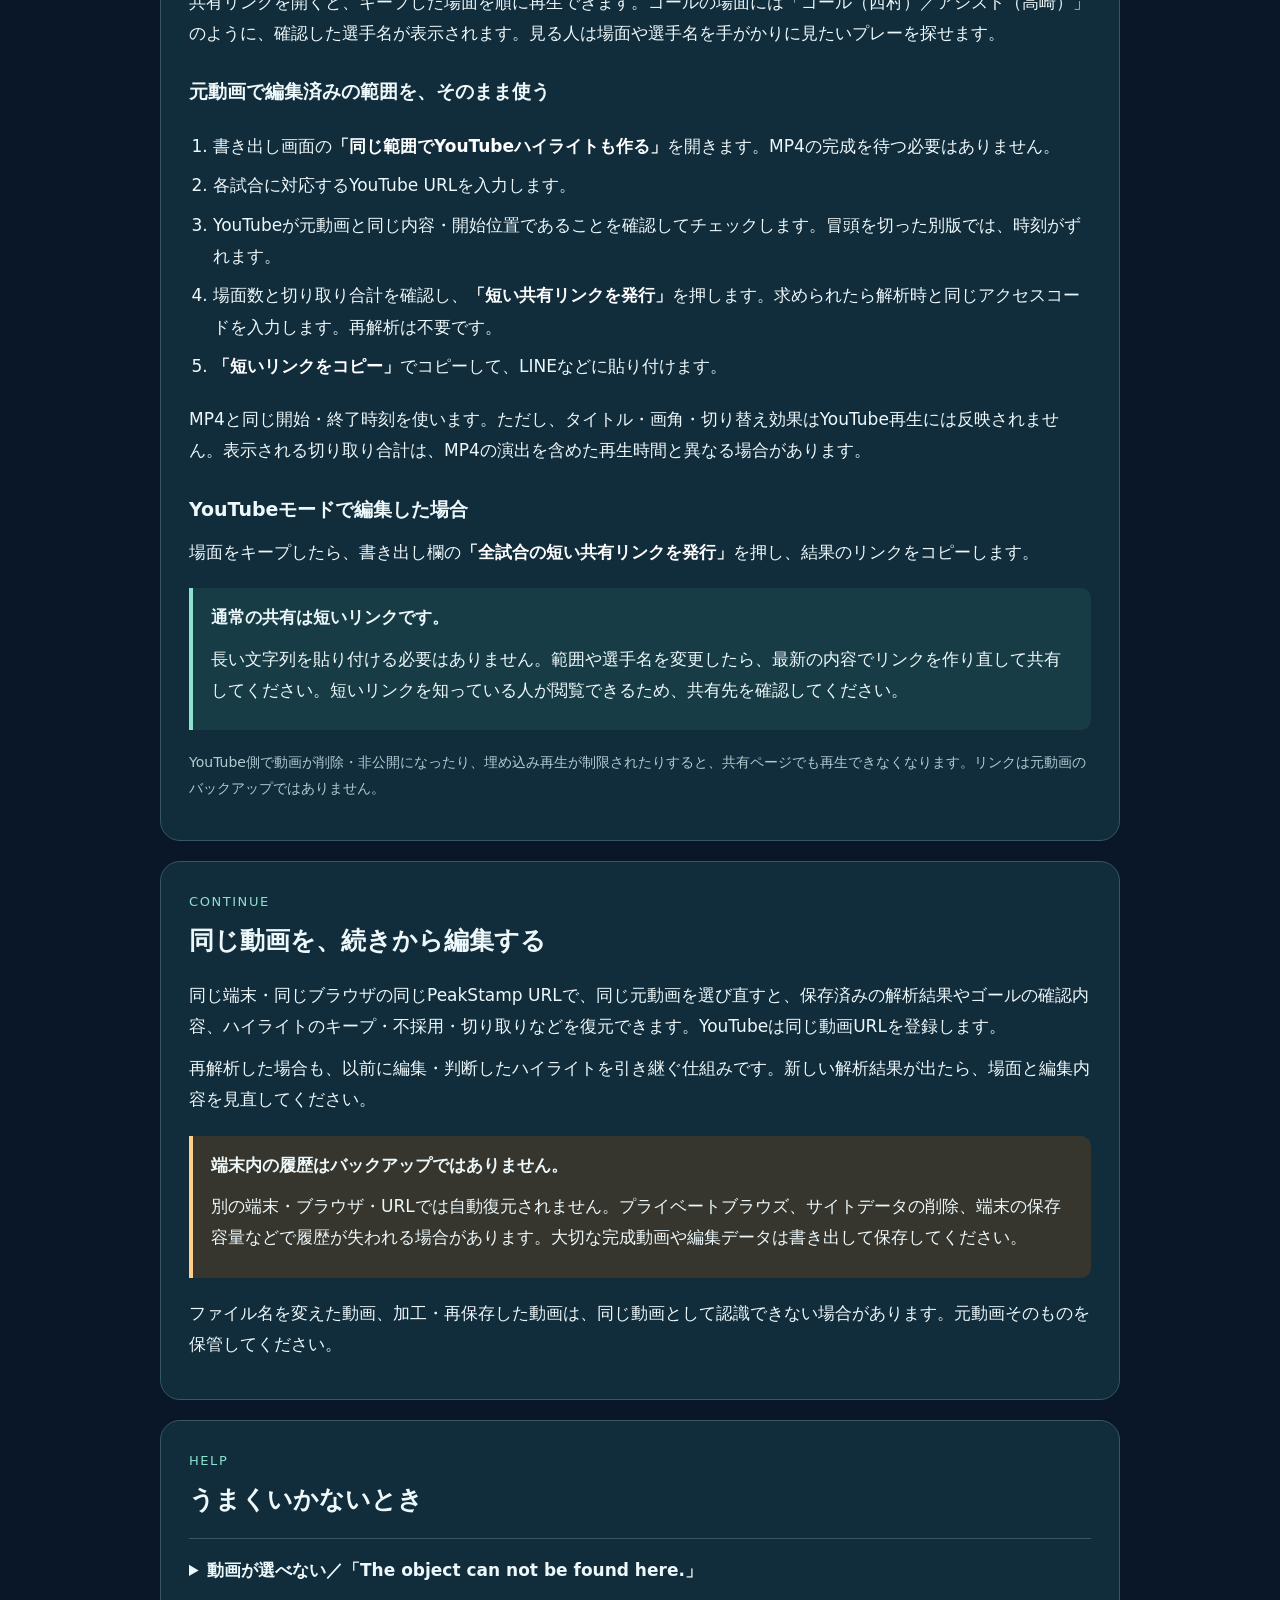
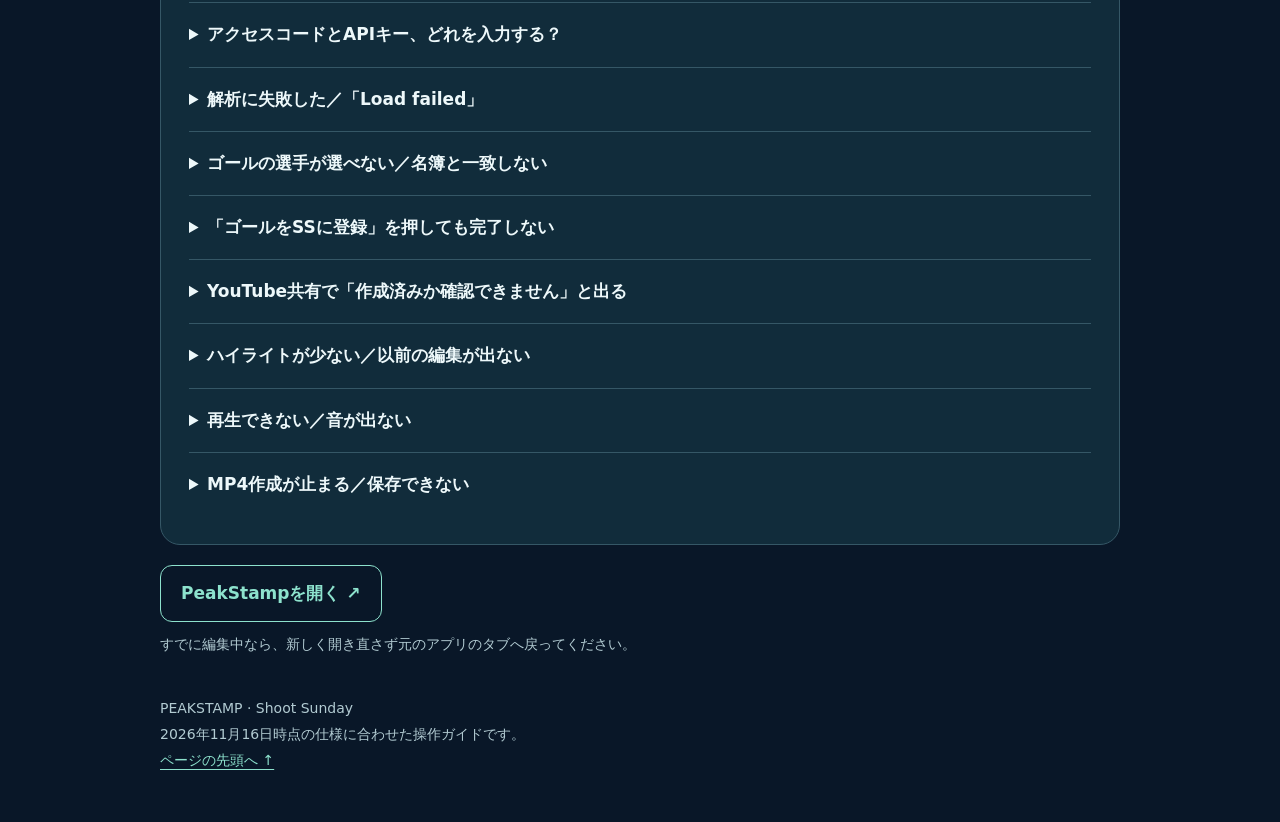
==== commit 463824ed: "Update beginner guide for current SS and YouTube workflows" ====
--- a/guide.html
+++ b/guide.html
@@ -2,7 +2,7 @@
 <html lang="ja">
 <head>
 <meta charset="utf-8"><meta name="viewport" content="width=device-width,initial-scale=1,viewport-fit=cover">
-<meta name="theme-color" content="#091728"><meta name="description" content="PeakStampの使い方。動画の読み込み、AI解析、ゴール確認、Shoot Sundayへの登録とハイライトの保存をスマホで確認できます。">
+<meta name="theme-color" content="#091728"><meta name="description" content="はじめてのPeakStamp。動画・YouTube URLの登録からAI解析、ゴール確認、SS登録、MP4保存、短い共有リンク、編集履歴まで順番に説明します。">
 <title>使い方 | PeakStamp</title>
 <style>
 :root{color-scheme:dark;--bg:#091728;--panel:#112c3b;--line:#355766;--text:#edf8fa;--muted:#b2cbd2;--mint:#8de2cd;--gold:#ffcf88}*{box-sizing:border-box}html{scroll-behavior:smooth;scroll-padding-top:24px}body{margin:0;background:var(--bg);color:var(--text);font:17px/1.85 system-ui,-apple-system,"Noto Sans JP",sans-serif}a{color:var(--mint);text-underline-offset:4px}a:focus-visible,summary:focus-visible{outline:3px solid var(--gold);outline-offset:5px}header,main,footer{width:min(960px,100% - 40px);margin:auto}header{display:flex;justify-content:space-between;align-items:center;gap:20px;padding:22px 0;border-bottom:1px solid var(--line)}.brand{font-size:15px;font-weight:800;letter-spacing:.12em}.eyebrow{color:var(--mint);font-size:13px;font-weight:750;letter-spacing:.15em}.hero{padding:44px 0 28px}h1{font-size:clamp(32px,6vw,54px);line-height:1.3;letter-spacing:-.04em;margin:10px 0 20px}h2{font-size:25px;line-height:1.5;margin:0 0 20px}h3{font-size:19px;margin:25px 0 8px}p{margin:10px 0}.intro{color:var(--muted);max-width:680px}.tag{display:inline-block;font-size:13px;padding:3px 12px;border:1px solid var(--line);border-radius:99px;margin:12px 6px 0 0}.route{display:grid;grid-template-columns:repeat(3,1fr);gap:10px;margin:26px 0}.route div{padding:18px;background:var(--panel);border-radius:12px}.route b{display:block;color:var(--mint);font-size:24px}.route small{color:var(--muted)}nav{padding:22px;border:1px solid var(--line);border-radius:18px;margin:0 0 32px}nav ol{display:grid;grid-template-columns:1fr 1fr;gap:8px 30px;margin:8px 0 0;padding-left:24px}section.step{padding:28px;margin:20px 0;border:1px solid var(--line);border-radius:20px;background:var(--panel)}.num{display:block;color:var(--mint);font-size:13px;letter-spacing:.12em;margin-bottom:8px}.note{padding:14px 18px;border-left:4px solid var(--mint);background:#173c46;border-radius:0 10px 10px 0;margin:20px 0}.warn{border-left-color:var(--gold);background:#36362e}.button-name{font-weight:750;color:#fff}li{padding:4px 0}ol,ul{padding-left:24px}.example{border:1px dashed #648b96;border-radius:12px;padding:16px 20px;margin:20px 0}.example small{display:block;color:var(--muted)}.example .row{display:flex;justify-content:space-between;gap:12px;padding:8px 0;border-bottom:1px solid var(--line)}.example .row:last-child{border:0}.status{color:var(--mint)}.table-wrap{overflow-x:auto}table{width:100%;border-collapse:collapse;font-size:15px}th,td{text-align:left;padding:12px 10px;border-bottom:1px solid var(--line);vertical-align:top}th{color:var(--mint)}details{border-top:1px solid var(--line);padding:18px 0}summary{font-weight:750;cursor:pointer;line-height:1.6}details p{color:var(--muted)}.cta{display:inline-block;border:1px solid var(--mint);padding:12px 20px;border-radius:12px;text-decoration:none;font-weight:750}.small{font-size:14px;color:var(--muted)}footer{padding:28px 0 48px;color:var(--muted);font-size:14px}@media(max-width:600px){header,main,footer{width:calc(100% - 28px)}header{font-size:14px}.hero{padding-top:30px}nav ol{grid-template-columns:1fr}.route{gap:6px}.route div{padding:12px 9px}.route b{font-size:19px}.route small{font-size:12px}section.step{padding:22px 18px}h2{font-size:23px}body{font-size:16px}}@media(prefers-reduced-motion:reduce){html{scroll-behavior:auto}}@media print{body{background:white;color:#172b36;font-size:11pt}header,main,footer{width:100%}a{color:#174e59}section.step,.route div,.note{background:white;color:#172b36;break-inside:avoid}nav,.cta{display:none}.muted,.small,.intro,details p{color:#43515a}h1{font-size:30pt}.button-name{color:#172b36}}
@@ -11,23 +11,81 @@
 <body>
 <header><span class="brand">PEAKSTAMP / GUIDE</span><a href="./" target="_blank" rel="noopener">アプリを開く ↗</a></header>
 <main>
-<div class="hero"><div class="eyebrow">SHOOT SUNDAY · 操作ガイド</div><h1>試合のあの瞬間を、<br>記録に残そう。</h1><p class="intro">動画を選び、AIが見つけた候補を確認。ゴールをSSへ登録したり、好きなシーンをハイライトにまとめたりできます。</p><span class="tag">スマホ対応</span><span class="tag">2026年11月8日版</span><div class="route" aria-label="操作の流れ"><div><b>01 解析</b><small>動画を選んで検出</small></div><div><b>02 編集</b><small>確認・修正・キープ</small></div><div><b>03 保存</b><small>SS登録／書き出し</small></div></div><p class="small">操作中のアプリから開いた場合は、このタブを閉じると元の画面に戻れます。解析・書き出し中はアプリの画面を開いたままにしてください。</p></div>
-<p class="small">画像はスマホ幅の実画面です。動画・選手名は説明用サンプルで、SSへの送信はしていません。画像を押すと拡大できます。</p><nav aria-label="使い方の目次"><strong>知りたいところから読む</strong><ol><li><a href="#prepare">動画を読み込む</a></li><li><a href="#analyze">AIで解析する</a></li><li><a href="#goals">ゴール・対戦カードを確認</a></li><li><a href="#clips">切り取り・キープ</a></li><li><a href="#ss">SSに試合結果を登録</a></li><li><a href="#export">ハイライトを書き出す</a></li><li><a href="#trouble">うまくいかないとき</a></li></ol></nav>
-<section class="step" id="prepare"><span class="num">STEP 01</span><h2>動画を読み込む</h2><figure><a href="assets/guide/01-select.png" target="_blank" rel="noopener"><img src="assets/guide/01-select.png" alt="動画を選ぶの操作画面" width="390" height="760" loading="lazy"></a><figcaption>動画を選ぶ</figcaption></figure><ol><li><span class="button-name">「動画を選ぶ」</span>から試合動画（MOV／MP4など）を選びます。</li><li>一覧でファイル名と試合番号を確認します。長い動画は1本ずつ追加しても構いません。</li><li>撮影が途中で途切れた場合は、続きの動画も追加し、<span class="button-name">「前の動画と同じ試合」</span>を押します。</li></ol><div class="example"><small>設定例：第4試合を2本に分けて撮影した場合</small><div class="row"><span>前半の動画</span><strong>試合番号 4</strong></div><div class="row"><span>続きの動画</span><strong>試合番号 4</strong></div></div><p>同じ試合番号にしても、動画ごとの再生時刻は別々に保持されます。</p><div class="note">iCloud上の動画は、端末への取得に時間がかかる場合があります。読み込めないときは、元動画をiPhone内に保存してから選び直してください。</div><h3>撮影時のひと工夫</h3><p>冒頭に「第1試合、1番対2番」のように対戦カードを声に出し、ゴール時には得点者・アシスト者をコールすると、確認の手がかりになります。認識結果は必ず見直してください。</p></section>
-<section class="step" id="analyze"><span class="num">STEP 02</span><h2>AIで解析する</h2><figure><a href="assets/guide/02-analyze.png" target="_blank" rel="noopener"><img src="assets/guide/02-analyze.png" alt="動画を読み込んだら解析の操作画面" width="390" height="760" loading="lazy"></a><figcaption>動画を読み込んだら解析</figcaption></figure><ol><li>アクセスコードを入力します。</li><li>音声がGoogleへ送信されることへの同意を確認します。</li><li><span class="button-name">「Geminiで音声解析する」</span>を押します。1本だけ調べる場合は、対象を選んで個別に解析します。</li><li>解析が終わったら試合ごとの対戦カードを確認します。空欄のチームを入力し、「確定して次へ」を押します。</li></ol><div class="note warn"><strong>100%は「すべて成功」とは限りません。</strong><p>失敗した動画があれば、その動画の候補は揃っていません。失敗したファイルを確認してから次に進んでください。</p></div><p>解析中はSafariを開いたままにし、画面をロックしたり他のアプリへ移動したりしないでください。</p><p class="small">元動画は端末内に残り、Gemini解析では音声がGoogleへ送信されます。API利用料や通信料が発生する場合があります。保存済みの解析結果があれば再利用されます。</p></section>
-<section class="step" id="goals"><span class="num">STEP 03</span><h2>ゴール・対戦カードを確認</h2><figure><a href="assets/guide/03-goals.png" target="_blank" rel="noopener"><img src="assets/guide/03-goals.png" alt="ゴールを確認するの操作画面" width="390" height="760" loading="lazy"></a><figcaption>ゴールを確認する</figcaption></figure><ol><li><span class="button-name">「リプレイ」</span>で実際の場面を見ます。</li><li>得点者、アシストの有無・選手名、対戦カード、必要に応じてSS試合番号を修正します。</li><li>内容を確認して得点情報を確定します。ゴールでなければ<span class="button-name">「ゴールではない」</span>を選びます。</li></ol><h3>対戦カードが空欄のとき</h3><p>実況から認識できた対戦カードは、未確定の空欄に反映されます。すでに確定したゴールに<span class="button-name">「実況の対戦カードを反映」</span>が表示された場合は、内容を確認して押してください。変更後は得点情報をもう一度確認します。</p><p>候補がないときは「1 vs 2」のように手入力してください。コールしていても、音量や周囲の声などによって認識できないことがあります。</p><div class="note">AI候補は確認前の提案です。手動で追加したゴールはAI検出とは区別されます。動画内の得点情報の確定だけでは、SSには登録されません。</div></section>
-<section class="step" id="clips"><span class="num">STEP 04</span><h2>切り取り範囲を調整してキープ</h2><figure><a href="assets/guide/04-highlights.png" target="_blank" rel="noopener"><img src="assets/guide/04-highlights.png" alt="範囲を調整してキープの操作画面" width="390" height="760" loading="lazy"></a><figcaption>範囲を調整してキープ</figcaption></figure><ol><li>開始・終了位置を動かして、残したいプレーが収まるよう調整します。</li><li>リプレイで切り取り範囲を確認します。最後のゴール動画を判定すると、次のハイライト候補が開きます。ゴール直前のパスや展開も入れると、見返しやすくなります。</li><li>ハイライトで使いたいシーンは<span class="button-name">「キープ」</span>。ゴール画面では「動画を採用・次へ」を押します。不要な候補は不採用にします。</li></ol><div class="note"><strong>「ゴール時刻」と「切り取り範囲」は別です。</strong><p>ゴール時刻は得点した瞬間。切り取り範囲は動画として残す開始・終了位置です。</p></div><p>もう一度見るときは「キープ済み」、不採用も含めて見るときは「すべて」を選び、最初の場面を再生します。「キープ」「不採用」で次の場面へ進み、最後まで順に見直せます。</p></section>
-<section class="step" id="ss"><span class="num">STEP 05 · 試合記録を残す場合</span><h2>SSに試合結果を登録</h2><figure><a href="assets/guide/05-sposched.png" target="_blank" rel="noopener"><img src="assets/guide/05-sposched.png" alt="SSの接続先を確認する（画像はテストSS）の操作画面" width="390" height="760" loading="lazy"></a><figcaption>SSの接続先を確認する（画像はテストSS）</figcaption></figure><ol><li>SS登録画面へ進み、接続先が<span class="button-name">「本番SS」</span>か「テストSS」かを確認します。</li><li>接続パスワードを入力し、イベントを探して、正しい開催日のイベントを読み込みます。</li><li>公式の対戦カード・試合番号と、登録予定のゴール・選手を確認します。未確定の項目を修正します。</li><li>本番登録欄で登録内容を確認し、画面の案内に従って登録します。</li><li>終了後、SSから取得した登録結果と試合の終了状態を確認します。</li></ol><div class="note warn">本番SSへの登録は実際の試合記録に反映されます。解析用のアクセスコードとSS接続用パスワードを取り違えないようにしてください。</div><p>試合が表示されない場合は、SS側の「スコア入力」から試合作成を行ってください。3位決定戦・決勝は、準決勝の正式結果が確定してから登録します。</p><p>通信が切れた場合は、開始ボタンを押し直す前に<span class="button-name">「登録の進捗を確認」</span>などの進捗確認操作で、前回の結果を確認してください。</p><p class="small">新しい手動ゴール直接登録ボタンは、現時点ではTEST限定です。本番では画面に表示される既存の登録手順を利用してください。</p></section>
-<section class="step" id="export"><span class="num">STEP 06 · 動画を残す場合</span><h2>ハイライトを書き出す</h2><figure><a href="assets/guide/06-export.png" target="_blank" rel="noopener"><img src="assets/guide/06-export.png" alt="ハイライトを書き出すの操作画面" width="390" height="760" loading="lazy"></a><figcaption>ハイライトを書き出す</figcaption></figure><p>SS登録とハイライトの書き出しは別の操作です。動画だけを作ることもできます。</p><ol><li>「キープ済み」で採用するシーンを見直します。</li><li><span class="button-name">「書き出しへ進む」</span>から、画面の案内に沿って動画を作成します。</li><li>「完成した動画を保存・共有」は何度でも押せます。編集を変えたら「変更を反映して再書き出し」を押します。iPhoneでは共有メニューから「ビデオを保存」または「ファイルに保存」を選びます。</li></ol><h3>Highlight Studio（HS）で編集する場合</h3><p><span class="button-name">「HS向け編集データを書き出す（JSON）」</span>で、キープしたシーンの開始・終了時刻などを保存できます。MP4完成後は「HS用データを送る」からLINEを選べます。元動画は別途共有してください。</p><div class="table-wrap"><table><caption>保存形式の違い</caption><thead><tr><th scope="col">形式</th><th scope="col">含まれるもの</th></tr></thead><tbody><tr><th scope="row">MP4</th><td>再生できる完成動画</td></tr><tr><th scope="row">HS用JSON</th><td>編集情報。動画ファイルそのものは含まれません</td></tr></tbody></table></div><p class="small">端末や動画形式によってMP4作成に対応しない場合があります。初めての場合は短いシーンで保存まで試してください。</p></section>
+<div class="hero">
+<div class="eyebrow">はじめてのPeakStamp</div>
+<h1>試合動画から、<br>見返したい場面を残す。</h1>
+<p class="intro">PeakStampは、試合動画からAIが見つけたゴールや見どころを、あなたが確認してまとめるアプリです。Shoot Sunday（以下「SS」）への得点登録と、ハイライトの保存・共有ができます。</p>
+<span class="tag">スマホ・パソコン対応</span><span class="tag">2026年11月16日更新</span>
+<div class="route" aria-label="操作の流れ"><div><b>01 解析</b><small>動画を登録して候補を探す</small></div><div><b>02 確認</b><small>選手・時刻・残す場面を決める</small></div><div><b>03 保存</b><small>SS登録／MP4／共有リンク</small></div></div>
+<div class="note"><strong>まずは短い動画1本から。</strong><p>読み込み → 解析 → 1場面を確認・キープ → 保存まで試すと、流れをつかめます。動画のハイライトだけを作る場合、SSへの接続・登録は不要です。</p></div>
+<p class="small">アプリからこの使い方を開いた場合は、このタブを閉じると元の作業へ戻れます。解析・MP4作成中は、元のアプリを画面に表示したままにしてください。</p>
+</div>
+<nav aria-label="使い方の目次"><strong>順番に進める／知りたいところから読む</strong><ol>
+<li><a href="#prepare">準備と動画の登録</a></li><li><a href="#analyze">AIでシーンを検出</a></li><li><a href="#goals">ゴール・選手・試合を確認</a></li><li><a href="#clips">切り取りとキープ</a></li><li><a href="#ss">SSへゴールを登録</a></li><li><a href="#export">MP4を保存</a></li><li><a href="#youtube">YouTubeの短いリンクを共有</a></li><li><a href="#history">続きから編集する</a></li><li><a href="#trouble">困ったとき</a></li></ol></nav>
+<section class="step" id="prepare"><span class="num">STEP 01</span><h2>準備して、動画を登録する</h2>
+<h3>用意するもの</h3><ul><li>試合の元動画（MOV／MP4など）、または公開YouTube動画のURL。</li><li>AI解析用のアクセスコード。わからない場合は利用を案内した人に確認してください。</li><li>SSへ登録する場合だけ、SS接続用パスワードと、SSに作成済みのイベント・対戦表・チーム名簿。</li></ul>
+<p>解析用アクセスコードとSS接続用パスワードは別のものです。通常の操作で、ご自身のGemini APIキーを用意する必要はありません。</p>
+<h3>スマホ・パソコンにある動画から始める</h3><ol><li>アプリの<span class="button-name">「動画を選ぶ」</span>から元動画を選びます。長い動画は1本ずつ追加できます。</li><li>動画一覧のファイル名と試合番号を確認します。第1試合の動画が試合番号1になっているか、順番を見直してください。</li><li>同じ試合を分けて撮影した場合は、続きの動画を追加して<span class="button-name">「前の動画と同じ試合」</span>を押します。</li></ol>
+<div class="example"><strong>例：第3試合を2本に分けて撮影</strong><p>前半の動画も、続きの動画も「試合番号3」にします。動画ごとの時刻は別々に保持されます。</p></div>
+<h3>YouTube動画から始める</h3><ol><li>アプリ上部の<span class="button-name">「YouTubeからハイライトを作る」</span>を開きます。</li><li>公開YouTube URLを入力し、<span class="button-name">「URLを登録」</span>を押します。複数本は1行に1つずつ入力できます。</li><li>登録された動画と試合番号を確認します。この後の解析、ゴール確認、キープは、元動画モードと共通の流れです。</li></ol>
+<div class="note">iCloud上の動画は取得に時間がかかる場合があります。読み込めないときは、元動画を端末内に保存して選び直してください。</div>
+<p class="small">撮影時に「第1試合、チーム1対チーム2」、得点時に「西村ゴール、高崎アシスト」のように声を出すと、確認の手がかりになります。AIの認識結果は見直してください。</p>
+</section>
+<section class="step" id="analyze"><span class="num">STEP 02</span><h2>AIでゴール・見どころを探す</h2>
+<ol><li><span class="button-name">「AIでシーンを検出」</span>でアクセスコードを入力します。共有端末ではコードを保存しないでください。</li><li>解析対象の動画を選び、送信への同意を確認します。</li><li><span class="button-name">「Geminiで音声解析する →」</span>（YouTubeモードでは「この動画を解析する →」）、またはまとめて解析するボタンを押します。</li><li>動画ごとの完了・失敗を確認します。終わったら対戦カードを見直し、空欄を入力して<span class="button-name">「確定して次へ」</span>へ進みます。</li></ol>
+<p>保存済みの解析結果があれば再利用します。「再解析」は改めてAIに処理を依頼する操作なので、必要な動画だけに使ってください。</p>
+<div class="note warn"><strong>進捗100%でも、全動画の成功とは限りません。</strong><p>失敗した動画がある場合は、その動画を確認してください。AIが見つけた候補数は、実際の全ゴール数を保証するものではありません。</p></div>
+<p>元動画モードのAI解析では音声がGoogleへ送信されます。YouTubeモードでは公開動画をAIへ送信して解析します。画面の同意内容を確認してください。解析にはAPI利用料・通信料が発生する場合があります。</p>
+</section>
+<section class="step" id="goals"><span class="num">STEP 03</span><h2>ゴール・選手・試合を確認する</h2>
+<p>AI候補を、そのまま公式記録にすることはありません。動画を見て、1件ずつ確認します。SSに接続する場合は、対象イベントの現在の名簿から選手を選びます。</p>
+<ol><li><span class="button-name">「リプレイ」</span>で本当にゴールした場面か確認します。</li><li>対戦カードと試合番号を確認します。同じ組み合わせが何度も対戦する場合は、チーム名だけでなく試合番号も確認してください。</li><li>得点者を選び、アシストがある場合はアシスト者を選びます。なければ<span class="button-name">「アシストなし」</span>にします。</li><li>得点情報を確定します。ゴールでなければ<span class="button-name">「ゴールではない」</span>を選びます。</li><li>その場面をハイライトにも残すなら<span class="button-name">「動画を採用・次へ」</span>、動画には使わないなら<span class="button-name">「動画は不採用」</span>を選びます。</li></ol>
+<div class="note"><strong>得点の記録と、動画への採用は別です。</strong><p>ゴール情報を確定しても、その時点ではSSへ送信されません。動画を不採用にすることと、ゴール自体を取り消すことも別の操作です。</p></div>
+<h3>対戦カードや選手が見つからない場合</h3><p>対戦カードが空欄なら、実際の組み合わせを入力します。「実況の対戦カードを反映」が表示されたら内容を確認して使えます。名簿に選手がいない場合は、SSのイベント・チーム分け・所属を確認し、再取得してください。似た名前の別人を代わりに選ばないでください。</p>
+</section>
+<section class="step" id="clips"><span class="num">STEP 04</span><h2>残す範囲を調整して、キープする</h2>
+<ol><li>ゴールやハイライト候補を再生します。</li><li>開始・終了位置を動かし、プレーの前後が収まる範囲に調整します。細かく指定したい場合は時刻入力を開きます。</li><li>もう一度再生して、必要なシーンを<span class="button-name">「キープ」</span>、不要なシーンを不採用にします。</li><li><span class="button-name">「キープ済み」</span>で残す場面を見直します。不採用の場面も見直したい場合は「すべて」を選びます。</li></ol>
+<div class="note"><strong>ゴール時刻と切り取り範囲は別です。</strong><p>ゴール時刻は得点した瞬間、切り取り範囲は動画として残す開始・終了位置です。得点した瞬間だけ直したい場合は「ゴール時刻を修正」を使います。</p></div>
+<p>元動画モードでは画角も調整できます。YouTubeの共有再生には、画角の変更は反映されません。</p>
+</section>
+<section class="step" id="ss"><span class="num">STEP 05 · SSへ記録する場合</span><h2>同じ画面から、ゴールをSSへ登録する</h2>
+<p>ハイライトだけを作る場合は、この手順を飛ばして構いません。SSへ登録する場合は、SS側でイベント・試合枠・名簿を準備してください。</p>
+<ol><li>SS接続欄で接続用パスワードを入力し、開催日とイベントを確認して読み込みます。</li><li>ゴール一覧で、公式名簿の得点者・アシスト者、所属チーム、試合番号を確認・確定します。</li><li>同じ画面の<span class="button-name">「ゴールをSSに登録」</span>を押します。別の登録画面へ移る必要はありません。確認が揃っていれば、そのまま登録処理が進みます。</li><li>同点などで結果の選択が表示されたら、実際の結果を指定します。4チームのトーナメントでは、準決勝の結果を確定してから後半の試合へ進みます。</li><li>完了表示を確認します。必要に応じて<span class="button-name">「登録結果を確認」</span>でSS側の状態を確認できます。</li></ol>
+<div class="table-wrap"><table><caption>対応する試合形式</caption><thead><tr><th scope="col">形式</th><th scope="col">使い方</th></tr></thead><tbody><tr><th scope="row">1チーム・対外試合</th><td>自チームのゴールを確認して登録します。相手チームの得点はSS側で記録してください。</td></tr><tr><th scope="row">2チーム・紅白戦</th><td>SSの試合番号に合わせます。同じ組み合わせの複数試合も番号で区別します。</td></tr><tr><th scope="row">3チーム・総当たり</th><td>SSに作成された対戦表を使います。動画と各試合の組み合わせを確認してください。</td></tr><tr><th scope="row">4チーム・トーナメント</th><td>準決勝 → 3位決定戦・決勝の順で処理します。</td></tr></tbody></table></div>
+<div class="note warn"><strong>本番SSの実際の記録に反映されます。</strong><p>別の日のイベントや試合へ登録しないよう確認してください。通信が切れたときは連打せず、「登録結果を確認」または「登録履歴を確認（書き込みなし）」を使ってください。</p></div>
+<p class="small">全試合で確定ゴールが0件の場合、現在のボタンでは登録を開始できません。すでに開始・終了した試合、手動追加・既存得点の修正などで自動登録できない場合は、表示された案内を確認し、必要な記録はSS側で行ってください。</p>
+</section>
+<section class="step" id="export"><span class="num">STEP 06 · 動画ファイルを残す場合</span><h2>MP4を作って保存する</h2>
+<p>MP4は、端末で再生したり送ったりできる完成動画です。SS登録とは別の操作なので、SSへ送信せず動画だけ作れます。</p>
+<ol><li>採用するシーンをキープして、<span class="button-name">「書き出しへ進む →」</span>を押します。</li><li>場面数・長さ・設定を確認して書き出します。処理中はSafariなどのアプリ画面を開いたままにします。</li><li><span class="button-name">「完成した動画を保存・共有」</span>から保存します。iPhoneでは共有メニューで「ビデオを保存」や「ファイルに保存」を選びます。</li><li>編集を変えた場合は<span class="button-name">「変更を反映して再書き出し」</span>を押します。完成済み動画の保存・共有は繰り返し使えます。</li></ol>
+<p>YouTube URLだけではMP4を作成できません。YouTubeモードでMP4も必要な場合は、各試合の「MP4用の元動画（任意）」に、YouTubeと同じ開始位置・長さの元動画を指定してください。</p>
+<h3>Highlight Studio（HS）で編集を続ける場合</h3><p>「HS向け編集データを書き出す（JSON）」から、切り取り時刻などの編集情報を保存できます。JSONには元動画は含まれません。編集を引き継ぐ相手には、必要な元動画も別途共有してください。</p>
+</section>
+<section class="step" id="youtube"><span class="num">SHARE · 見たい場面へすぐ飛べる</span><h2>YouTubeの短い共有リンクを作る</h2>
+<p>共有リンクを開くと、キープした場面を順に再生できます。ゴールの場面には「ゴール（西村）／アシスト（高崎）」のように、確認した選手名が表示されます。見る人は場面や選手名を手がかりに見たいプレーを探せます。</p>
+<h3>元動画で編集済みの範囲を、そのまま使う</h3><ol><li>書き出し画面の<span class="button-name">「同じ範囲でYouTubeハイライトも作る」</span>を開きます。MP4の完成を待つ必要はありません。</li><li>各試合に対応するYouTube URLを入力します。</li><li>YouTubeが元動画と同じ内容・開始位置であることを確認してチェックします。冒頭を切った別版では、時刻がずれます。</li><li>場面数と切り取り合計を確認し、<span class="button-name">「短い共有リンクを発行」</span>を押します。求められたら解析時と同じアクセスコードを入力します。再解析は不要です。</li><li><span class="button-name">「短いリンクをコピー」</span>でコピーして、LINEなどに貼り付けます。</li></ol>
+<p>MP4と同じ開始・終了時刻を使います。ただし、タイトル・画角・切り替え効果はYouTube再生には反映されません。表示される切り取り合計は、MP4の演出を含めた再生時間と異なる場合があります。</p>
+<h3>YouTubeモードで編集した場合</h3><p>場面をキープしたら、書き出し欄の<span class="button-name">「全試合の短い共有リンクを発行」</span>を押し、結果のリンクをコピーします。</p>
+<div class="note"><strong>通常の共有は短いリンクです。</strong><p>長い文字列を貼り付ける必要はありません。範囲や選手名を変更したら、最新の内容でリンクを作り直して共有してください。短いリンクを知っている人が閲覧できるため、共有先を確認してください。</p></div>
+<p class="small">YouTube側で動画が削除・非公開になったり、埋め込み再生が制限されたりすると、共有ページでも再生できなくなります。リンクは元動画のバックアップではありません。</p>
+</section>
+<section class="step" id="history"><span class="num">CONTINUE</span><h2>同じ動画を、続きから編集する</h2>
+<p>同じ端末・同じブラウザの同じPeakStamp URLで、同じ元動画を選び直すと、保存済みの解析結果やゴールの確認内容、ハイライトのキープ・不採用・切り取りなどを復元できます。YouTubeは同じ動画URLを登録します。</p>
+<p>再解析した場合も、以前に編集・判断したハイライトを引き継ぐ仕組みです。新しい解析結果が出たら、場面と編集内容を見直してください。</p>
+<div class="note warn"><strong>端末内の履歴はバックアップではありません。</strong><p>別の端末・ブラウザ・URLでは自動復元されません。プライベートブラウズ、サイトデータの削除、端末の保存容量などで履歴が失われる場合があります。大切な完成動画や編集データは書き出して保存してください。</p></div>
+<p>ファイル名を変えた動画、加工・再保存した動画は、同じ動画として認識できない場合があります。元動画そのものを保管してください。</p>
+</section>
 <section class="step" id="trouble"><span class="num">HELP</span><h2>うまくいかないとき</h2>
-<details><summary>動画が読み込めない／「The object can not be found here.」</summary><p>元動画を端末内に保存し、失敗した動画の選び直し操作から同じ元ファイルを選んでください。別の動画や加工し直したファイルでは、保存した編集情報と一致しない場合があります。</p></details>
-<details><summary>解析に失敗した／「Load failed」</summary><p>まずアクセスコードと通信状態を確認します。「詳細設定・再解析・接続診断」内の接続テストで確認してください。このエラーだけでは原因を特定できません。動画の読み込みエラーも確認し、成功済みの結果を残して失敗分を再試行します。</p></details>
-<details><summary>ハイライトの件数が少ない／合計時間が短い</summary><p>動画一覧の本数・解析状態と、ハイライトの解析対象・長さの表示を確認してください。読み込んだ本数と解析済みの本数が一致しない場合は、未解析・失敗分が残っています。候補数は全ゴール数を保証しません。波形の時間も、完成するハイライトの長さとは異なります。</p></details>
-<details><summary>ゴール動画が再生されない</summary><p>読み込みを待ってからリプレイまたは再生をもう一度押してください。元動画自体が利用できない場合は、同じファイルを選び直します。音が出ない場合は端末とプレーヤーの音量も確認してください。</p></details>
-<details><summary>対戦カードが空欄に戻った／認識されない</summary><p>「実況の対戦カードを反映」が表示されているか確認します。候補がなければ手入力してください。既に入力・確定した情報は、認識候補で勝手に上書きしない仕組みです。</p></details>
-<details><summary>TESTから本番に移ると編集内容が見えない</summary><p>TESTと本番はURLが異なり、ブラウザの保存領域も別です。解析結果・編集内容は自動で移りません。作業途中のTESTタブは残し、必要な書き出しを済ませてください。HS用JSONは本番アプリの全データ移行用バックアップではありません。</p></details>
-<details><summary>書き出し中に止まる／保存できない</summary><p>Safariを開いたまま処理し、短いシーン・少ない件数で試してください。完成後に保存できない場合は、画面に表示される「動画を別タブで開く」も利用できます。</p></details>
+<details><summary>動画が選べない／「The object can not be found here.」</summary><p>元動画を端末内に保存してから、同じファイルを選び直してください。長い動画は1本ずつ試します。加工し直した別ファイルでは、以前の編集履歴と一致しない場合があります。</p></details>
+<details><summary>アクセスコードとAPIキー、どれを入力する？</summary><p>通常はAI解析欄にアクセスコードを入力します。YouTube共有で求められるコードも解析時と同じです。SS接続には別のSS接続用パスワードを使います。通常の利用でGemini APIキーの入力は不要です。</p></details>
+<details><summary>解析に失敗した／「Load failed」</summary><p>コードと通信状態を確認し、「接続できないとき・詳細設定」の「接続テスト（課金なし）」を使います。成功済みの結果は残して、失敗した動画を確認してください。「音声診断」や「再解析」は料金が発生する場合があります。</p></details>
+<details><summary>ゴールの選手が選べない／名簿と一致しない</summary><p>正しいSSイベントを選んでいるか、SS側の現在のチーム分け・選手登録・対象試合の組み合わせを確認して、名簿を再取得します。名前が似た別人や別チームの選手を代わりに選ばないでください。</p></details>
+<details><summary>「ゴールをSSに登録」を押しても完了しない</summary><p>ボタン付近のメッセージを確認します。未確定のゴール、選手・試合の不一致、同点の結果選択が残っていれば対応してください。通信後の結果が不明なら、「登録結果を確認」「登録履歴を確認（書き込みなし）」で照合し、むやみに送信し直さないでください。</p></details>
+<details><summary>YouTube共有で「作成済みか確認できません」と出る</summary><p>保存結果が不明な状態です。「結果を確認」で既存の保存結果を照合してください。同じデータを再送するために履歴を消したり、別タブで何度も発行したりしないでください。解決しない場合は、そのメッセージを添えて管理者に連絡してください。</p></details>
+<details><summary>ハイライトが少ない／以前の編集が出ない</summary><p>全動画の解析が完了しているか、「キープ済み」と「すべて」の表示を確認します。履歴については、以前と同じブラウザ・PeakStamp URL・元ファイルかを確認してください。TESTと本番の保存内容は自動では移りません。</p></details>
+<details><summary>再生できない／音が出ない</summary><p>読み込みを待ち、リプレイを押してください。端末とプレーヤーの音量も確認します。元動画が利用できなければ同じファイルを選び直します。YouTubeの場合は元のYouTubeページでも再生できるか確認してください。</p></details>
+<details><summary>MP4作成が止まる／保存できない</summary><p>アプリを表示したまま、短いシーン・少ない件数で試してください。端末や動画形式によってMP4作成に対応しない場合があります。完成後は「動画を別タブで開く」が表示されていれば利用できます。YouTube共有が使える動画なら、短い共有リンクも選べます。</p></details>
 </section>
-<p><a class="cta" href="./" target="_blank" rel="noopener">PeakStampを開く ↗</a></p><p class="small">すでに編集中の場合は、新しく開き直さず元のアプリのタブへ戻ってください。</p>
-</main><footer>PEAKSTAMP · Shoot Sunday<br>このガイドは2026年11月8日時点の画面をもとにしています。<br><a href="#">ページの先頭へ ↑</a></footer>
+<p><a class="cta" href="./" target="_blank" rel="noopener">PeakStampを開く ↗</a></p><p class="small">すでに編集中なら、新しく開き直さず元のアプリのタブへ戻ってください。</p>
+</main><footer>PEAKSTAMP · Shoot Sunday<br>2026年11月16日時点の仕様に合わせた操作ガイドです。<br><a href="#">ページの先頭へ ↑</a></footer>
 </body></html>
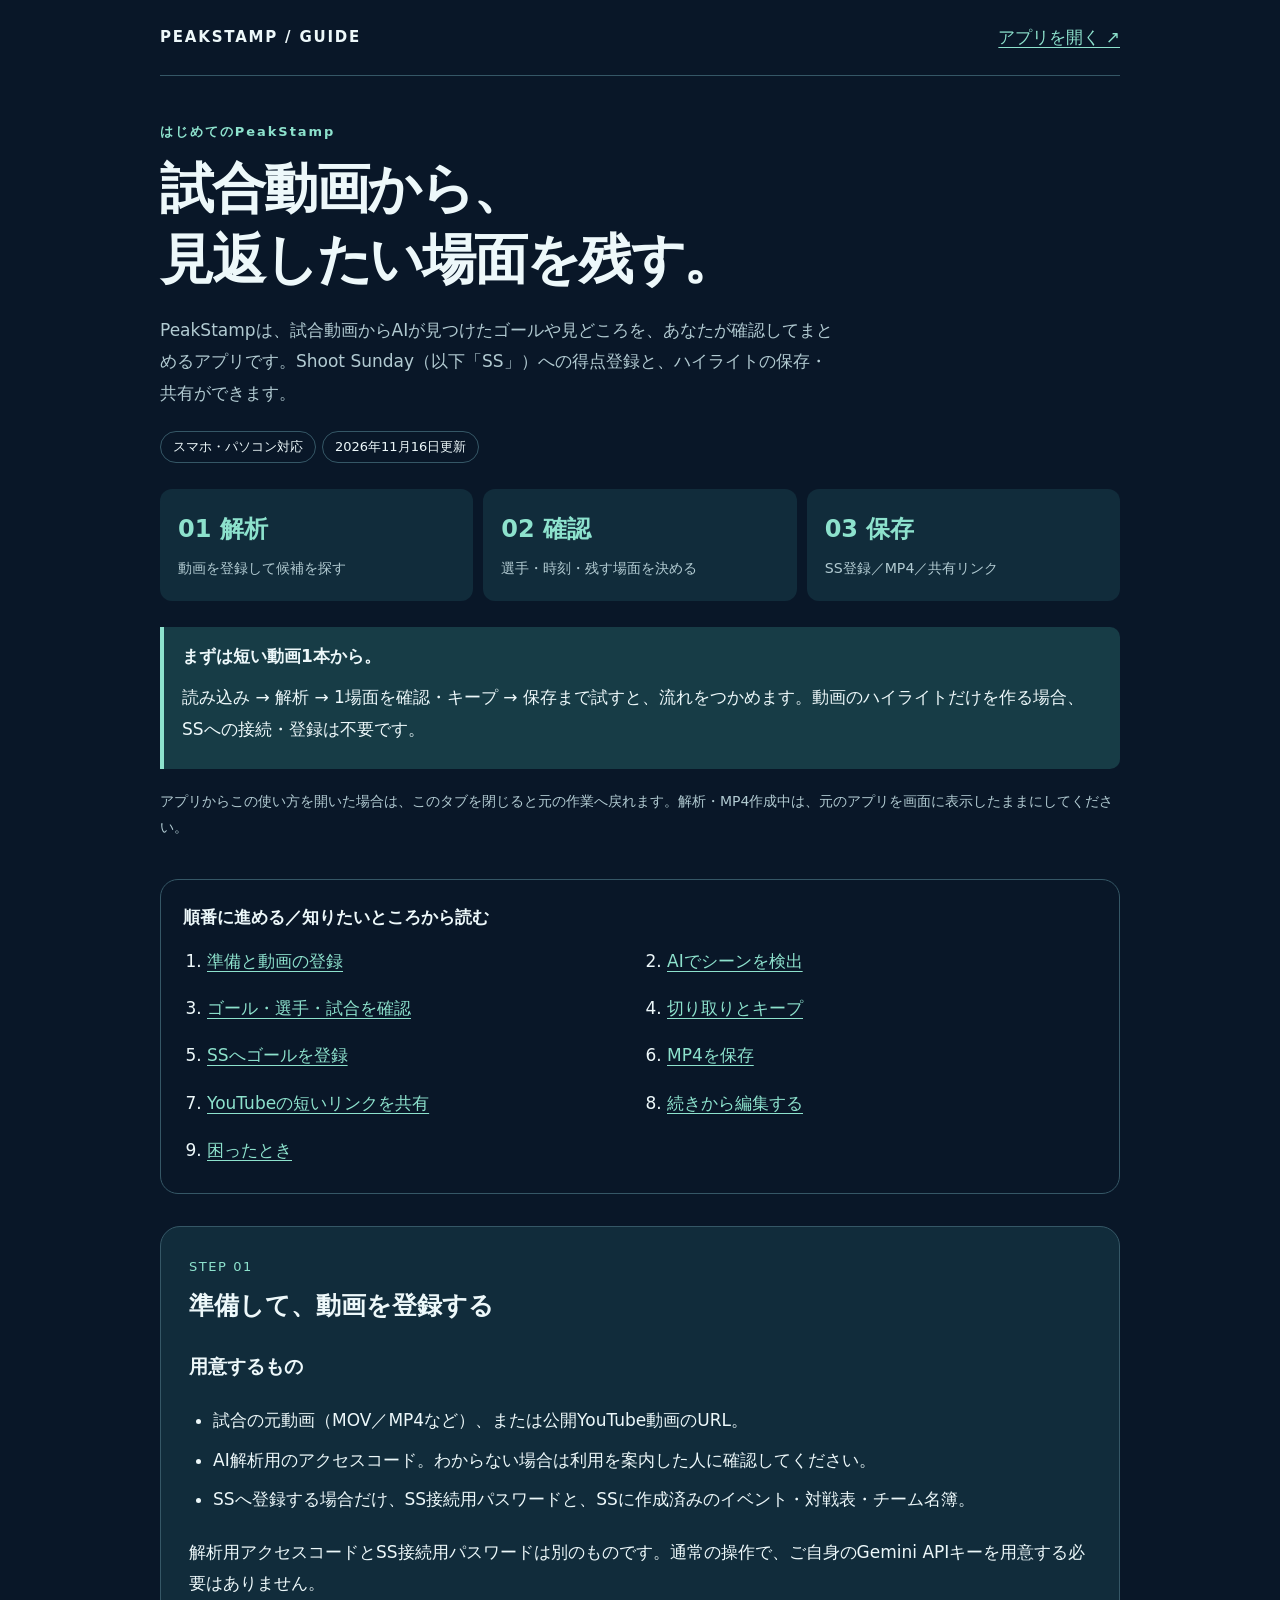
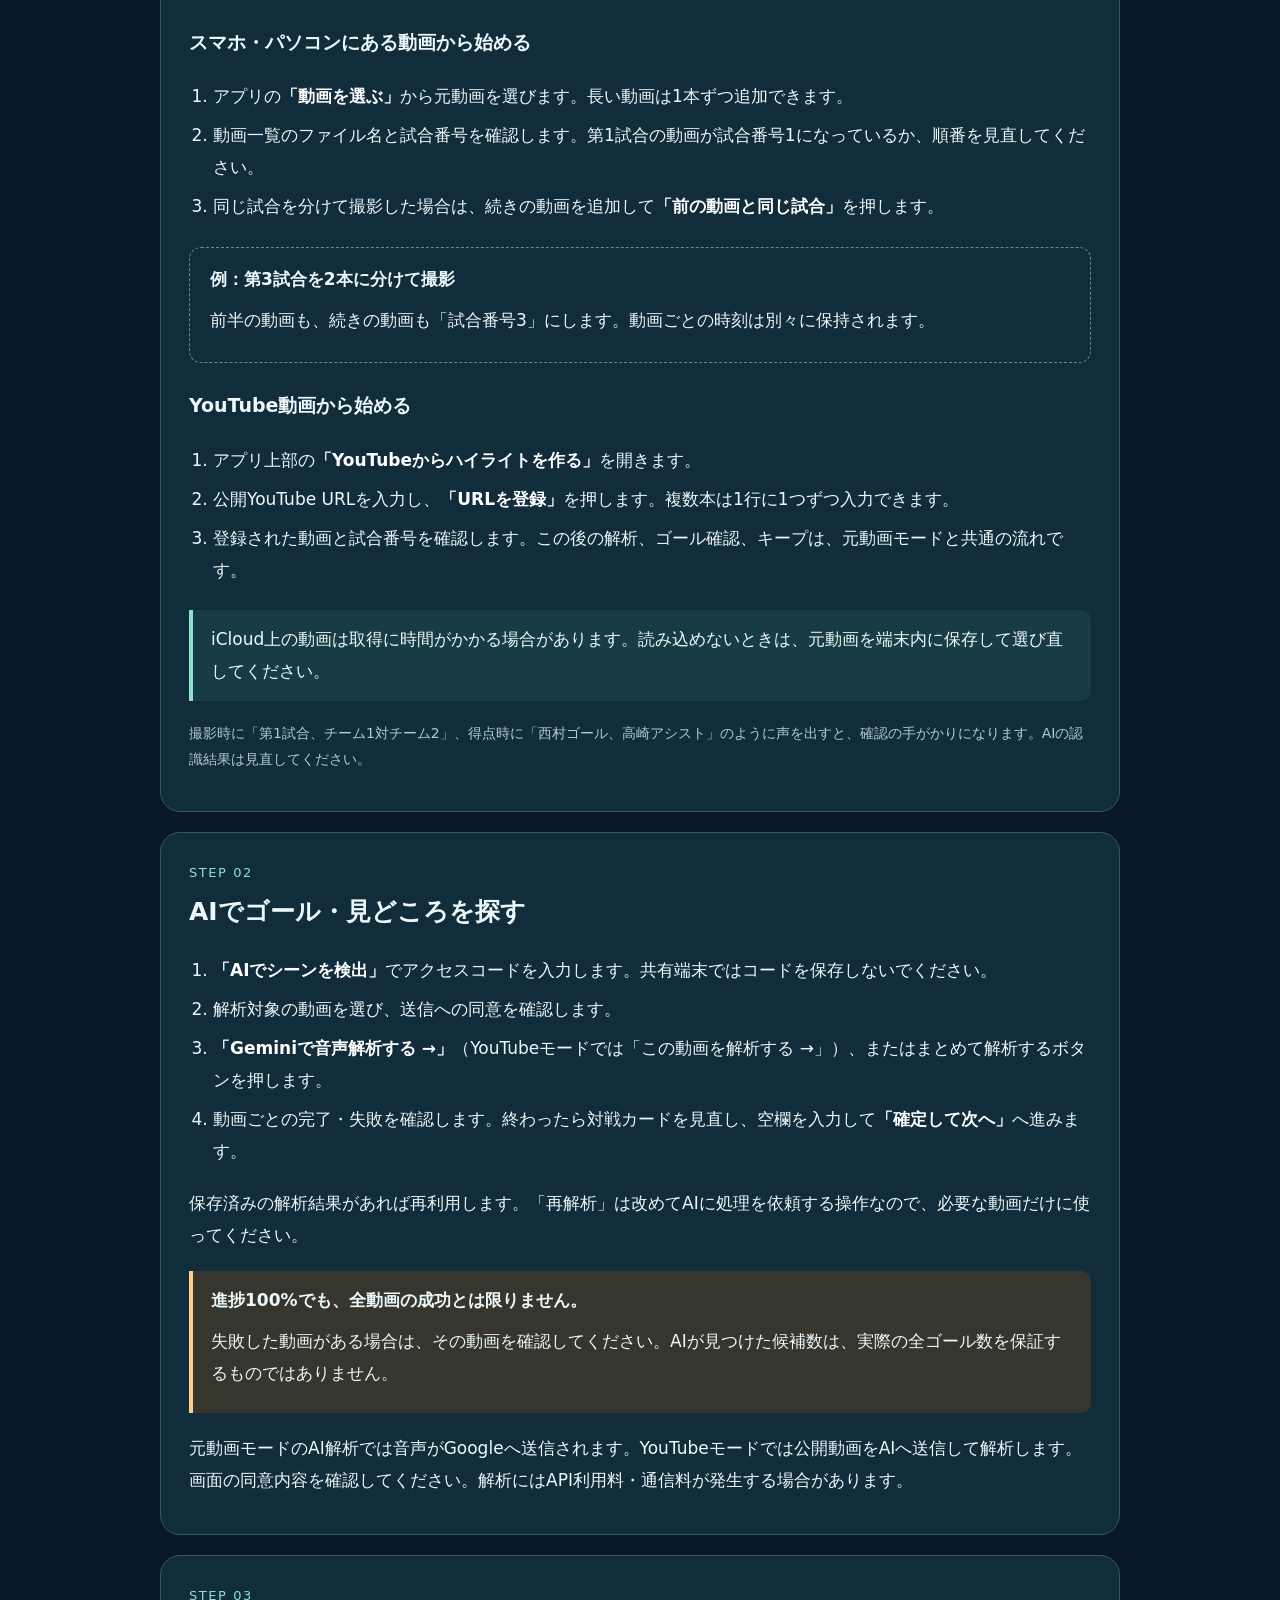
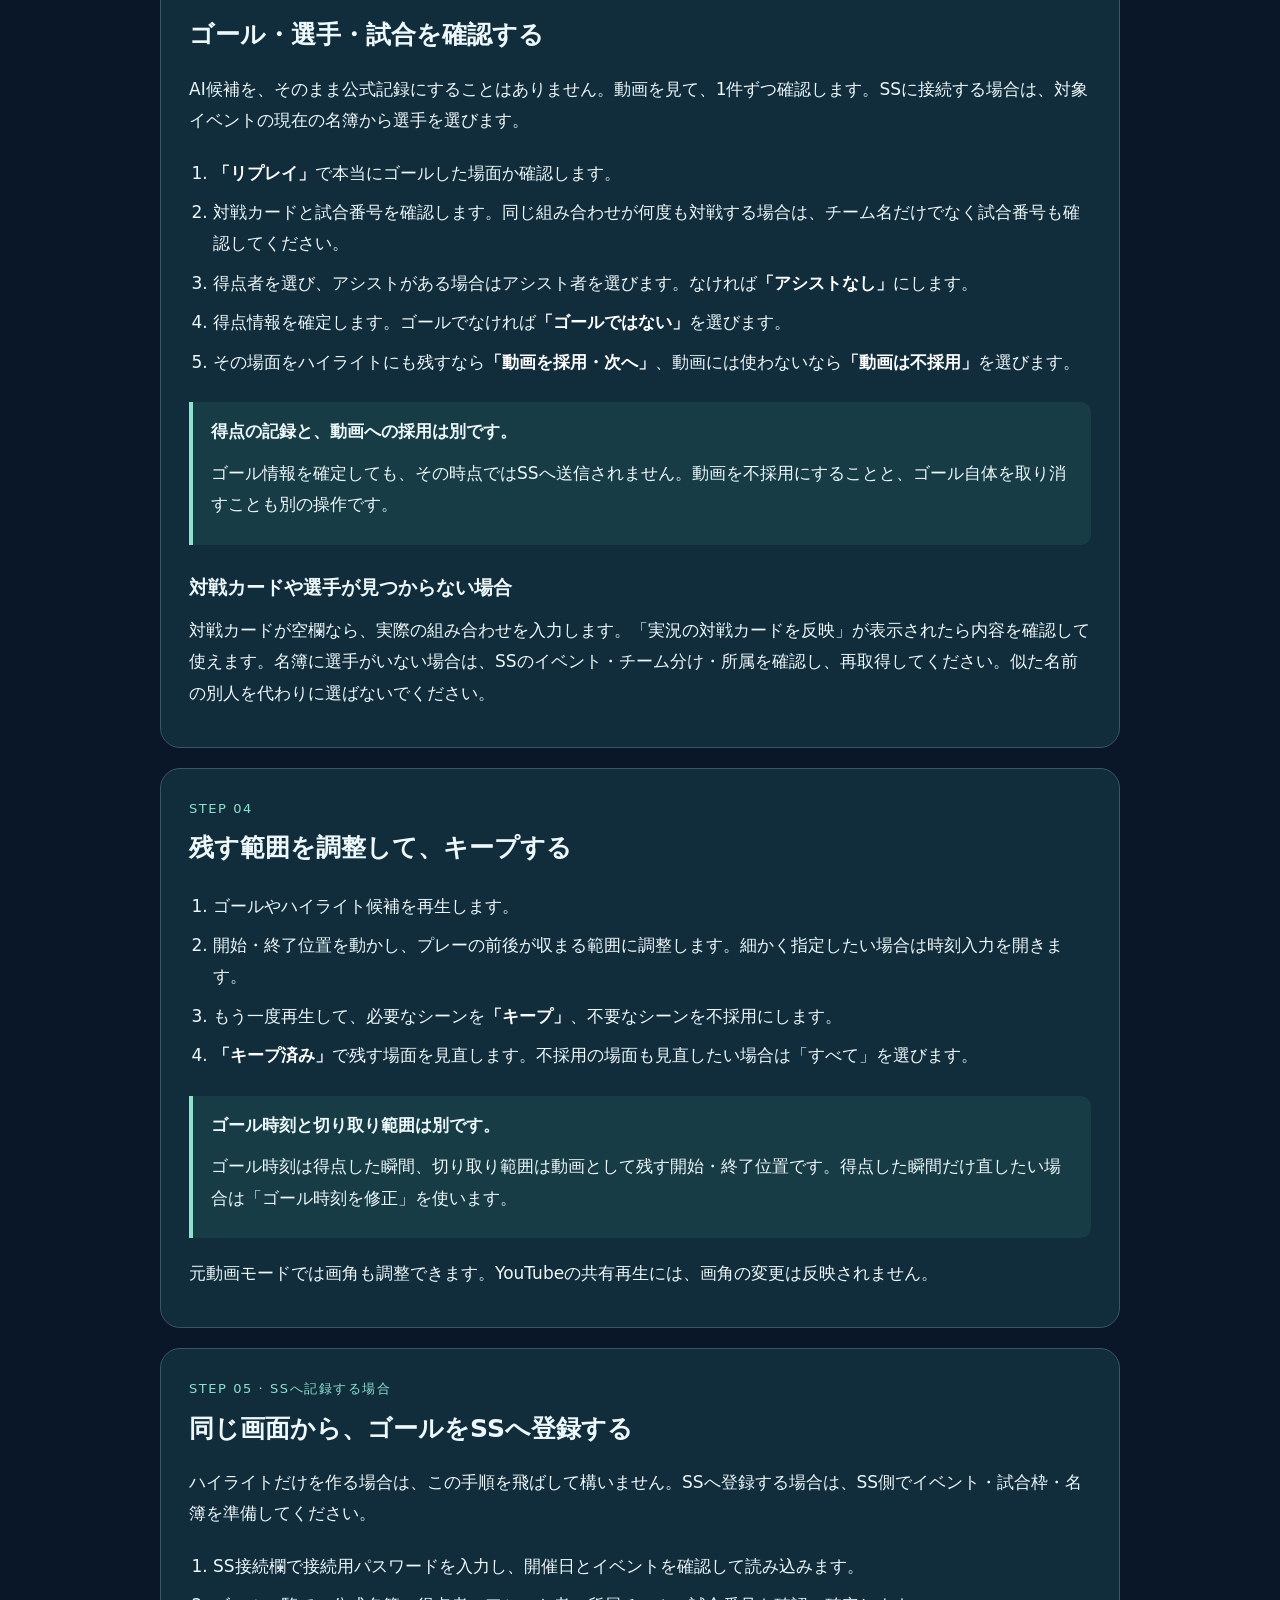
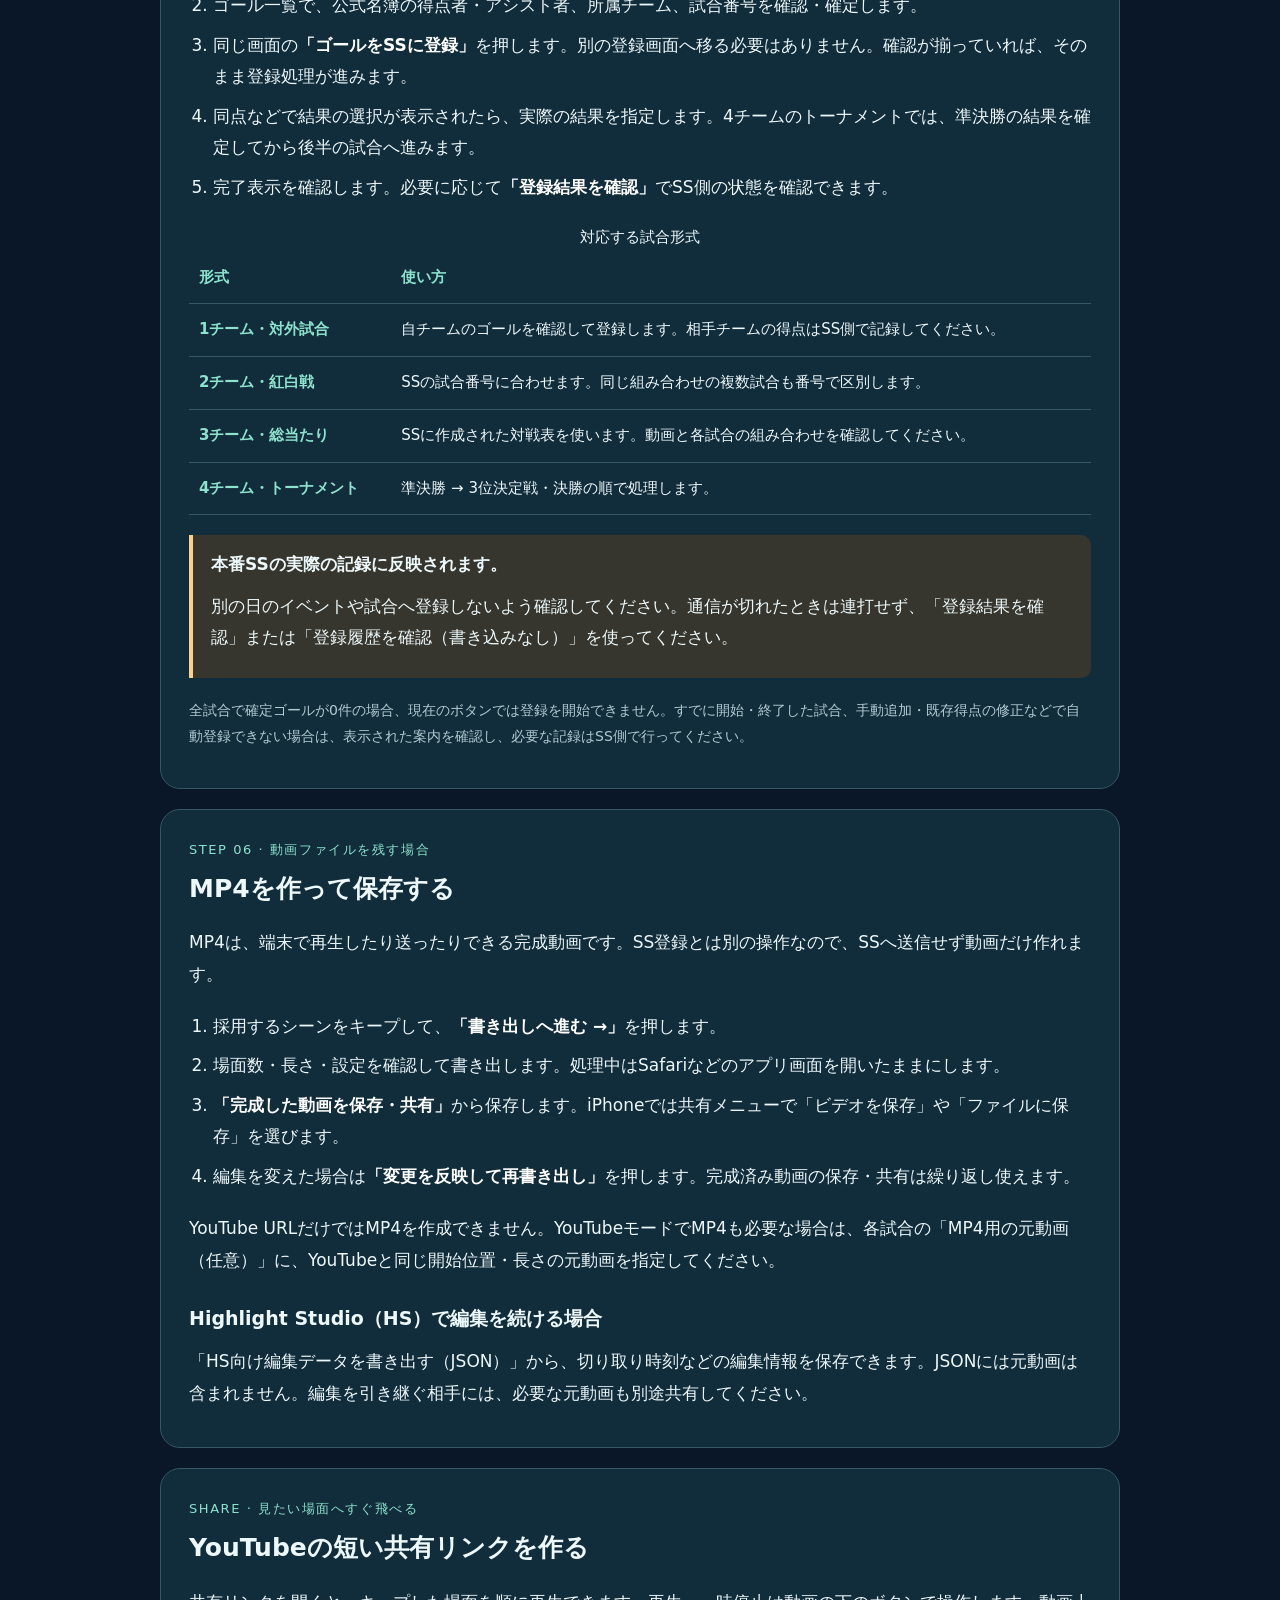
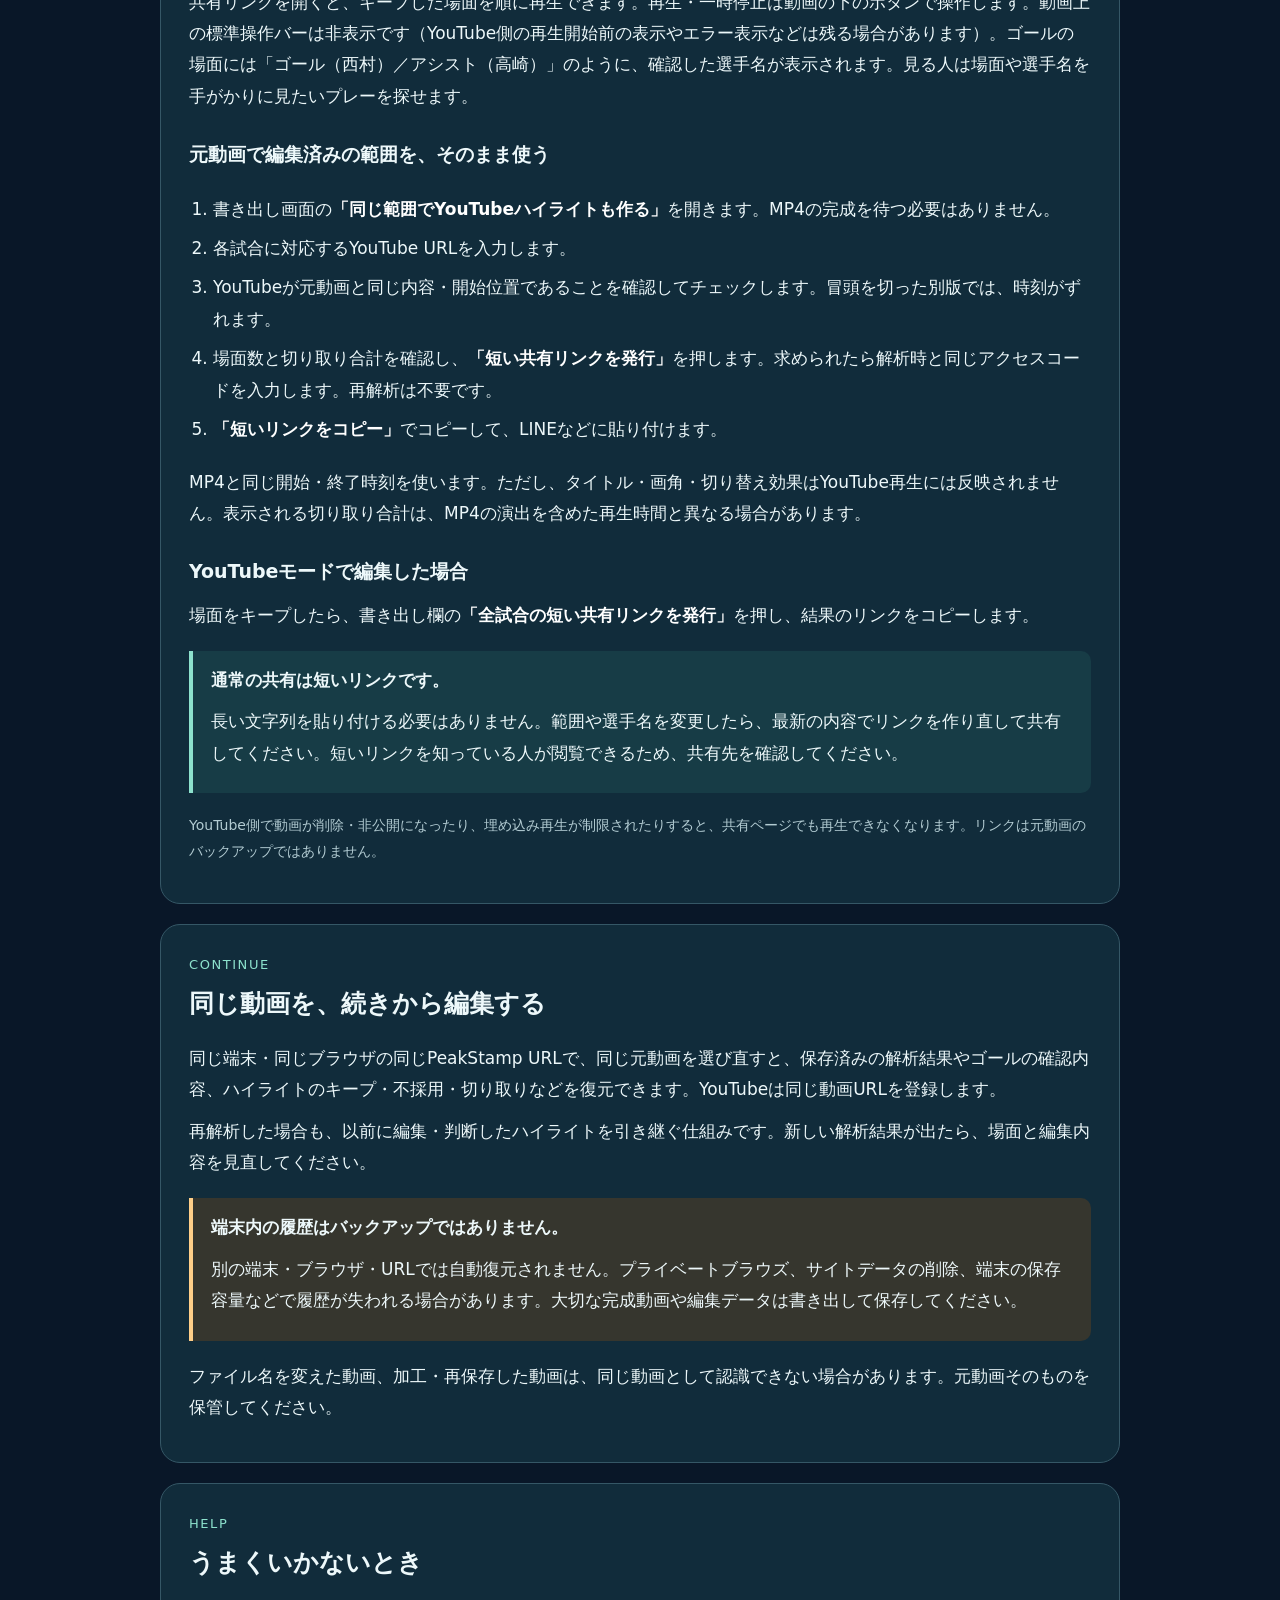
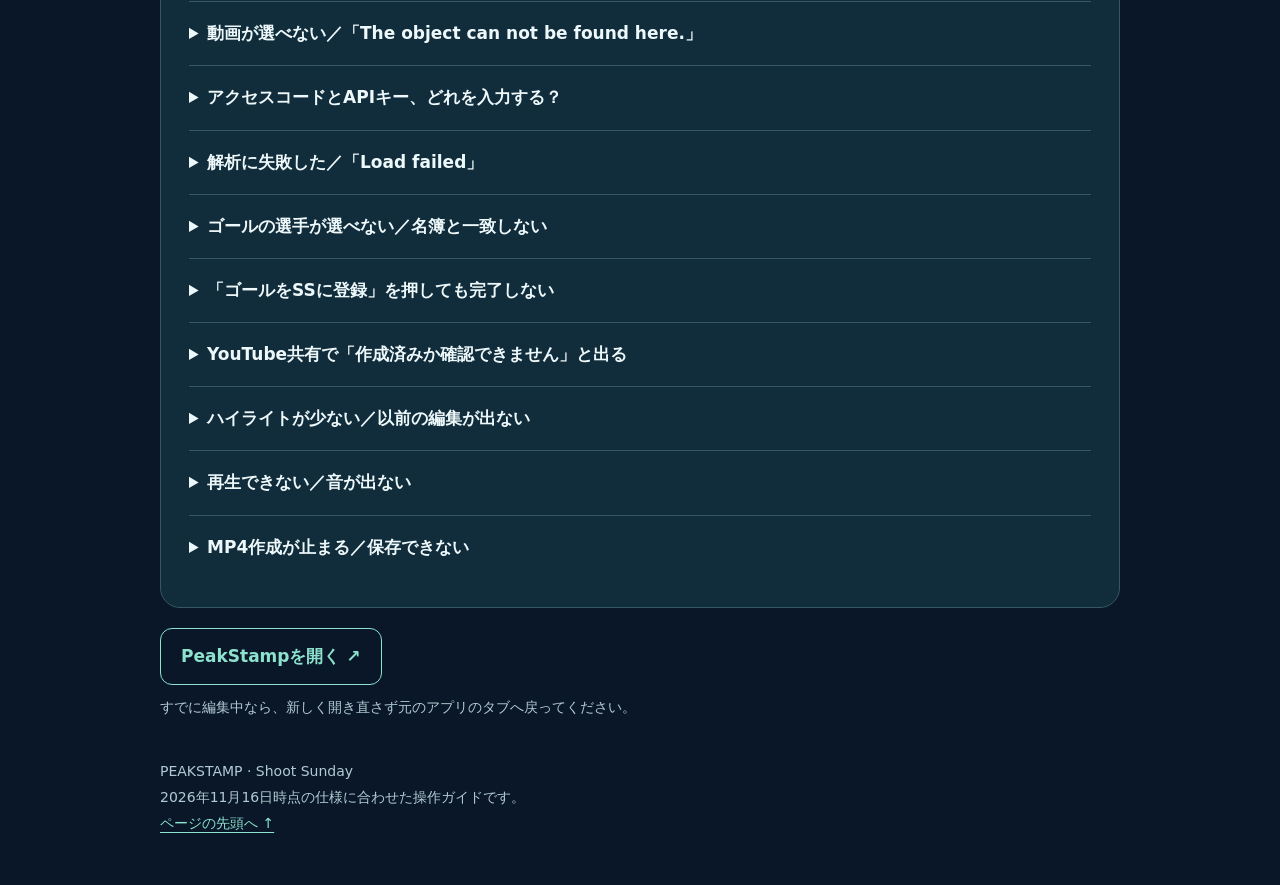
==== commit ca8da02d: "Hide YouTube player controls and keep playback inline" ====
--- a/guide.html
+++ b/guide.html
@@ -62,7 +62,7 @@
 <h3>Highlight Studio（HS）で編集を続ける場合</h3><p>「HS向け編集データを書き出す（JSON）」から、切り取り時刻などの編集情報を保存できます。JSONには元動画は含まれません。編集を引き継ぐ相手には、必要な元動画も別途共有してください。</p>
 </section>
 <section class="step" id="youtube"><span class="num">SHARE · 見たい場面へすぐ飛べる</span><h2>YouTubeの短い共有リンクを作る</h2>
-<p>共有リンクを開くと、キープした場面を順に再生できます。ゴールの場面には「ゴール（西村）／アシスト（高崎）」のように、確認した選手名が表示されます。見る人は場面や選手名を手がかりに見たいプレーを探せます。</p>
+<p>共有リンクを開くと、キープした場面を順に再生できます。再生・一時停止は動画の下のボタンで操作します。動画上の標準操作バーは非表示です（YouTube側の再生開始前の表示やエラー表示などは残る場合があります）。ゴールの場面には「ゴール（西村）／アシスト（高崎）」のように、確認した選手名が表示されます。見る人は場面や選手名を手がかりに見たいプレーを探せます。</p>
 <h3>元動画で編集済みの範囲を、そのまま使う</h3><ol><li>書き出し画面の<span class="button-name">「同じ範囲でYouTubeハイライトも作る」</span>を開きます。MP4の完成を待つ必要はありません。</li><li>各試合に対応するYouTube URLを入力します。</li><li>YouTubeが元動画と同じ内容・開始位置であることを確認してチェックします。冒頭を切った別版では、時刻がずれます。</li><li>場面数と切り取り合計を確認し、<span class="button-name">「短い共有リンクを発行」</span>を押します。求められたら解析時と同じアクセスコードを入力します。再解析は不要です。</li><li><span class="button-name">「短いリンクをコピー」</span>でコピーして、LINEなどに貼り付けます。</li></ol>
 <p>MP4と同じ開始・終了時刻を使います。ただし、タイトル・画角・切り替え効果はYouTube再生には反映されません。表示される切り取り合計は、MP4の演出を含めた再生時間と異なる場合があります。</p>
 <h3>YouTubeモードで編集した場合</h3><p>場面をキープしたら、書き出し欄の<span class="button-name">「全試合の短い共有リンクを発行」</span>を押し、結果のリンクをコピーします。</p>
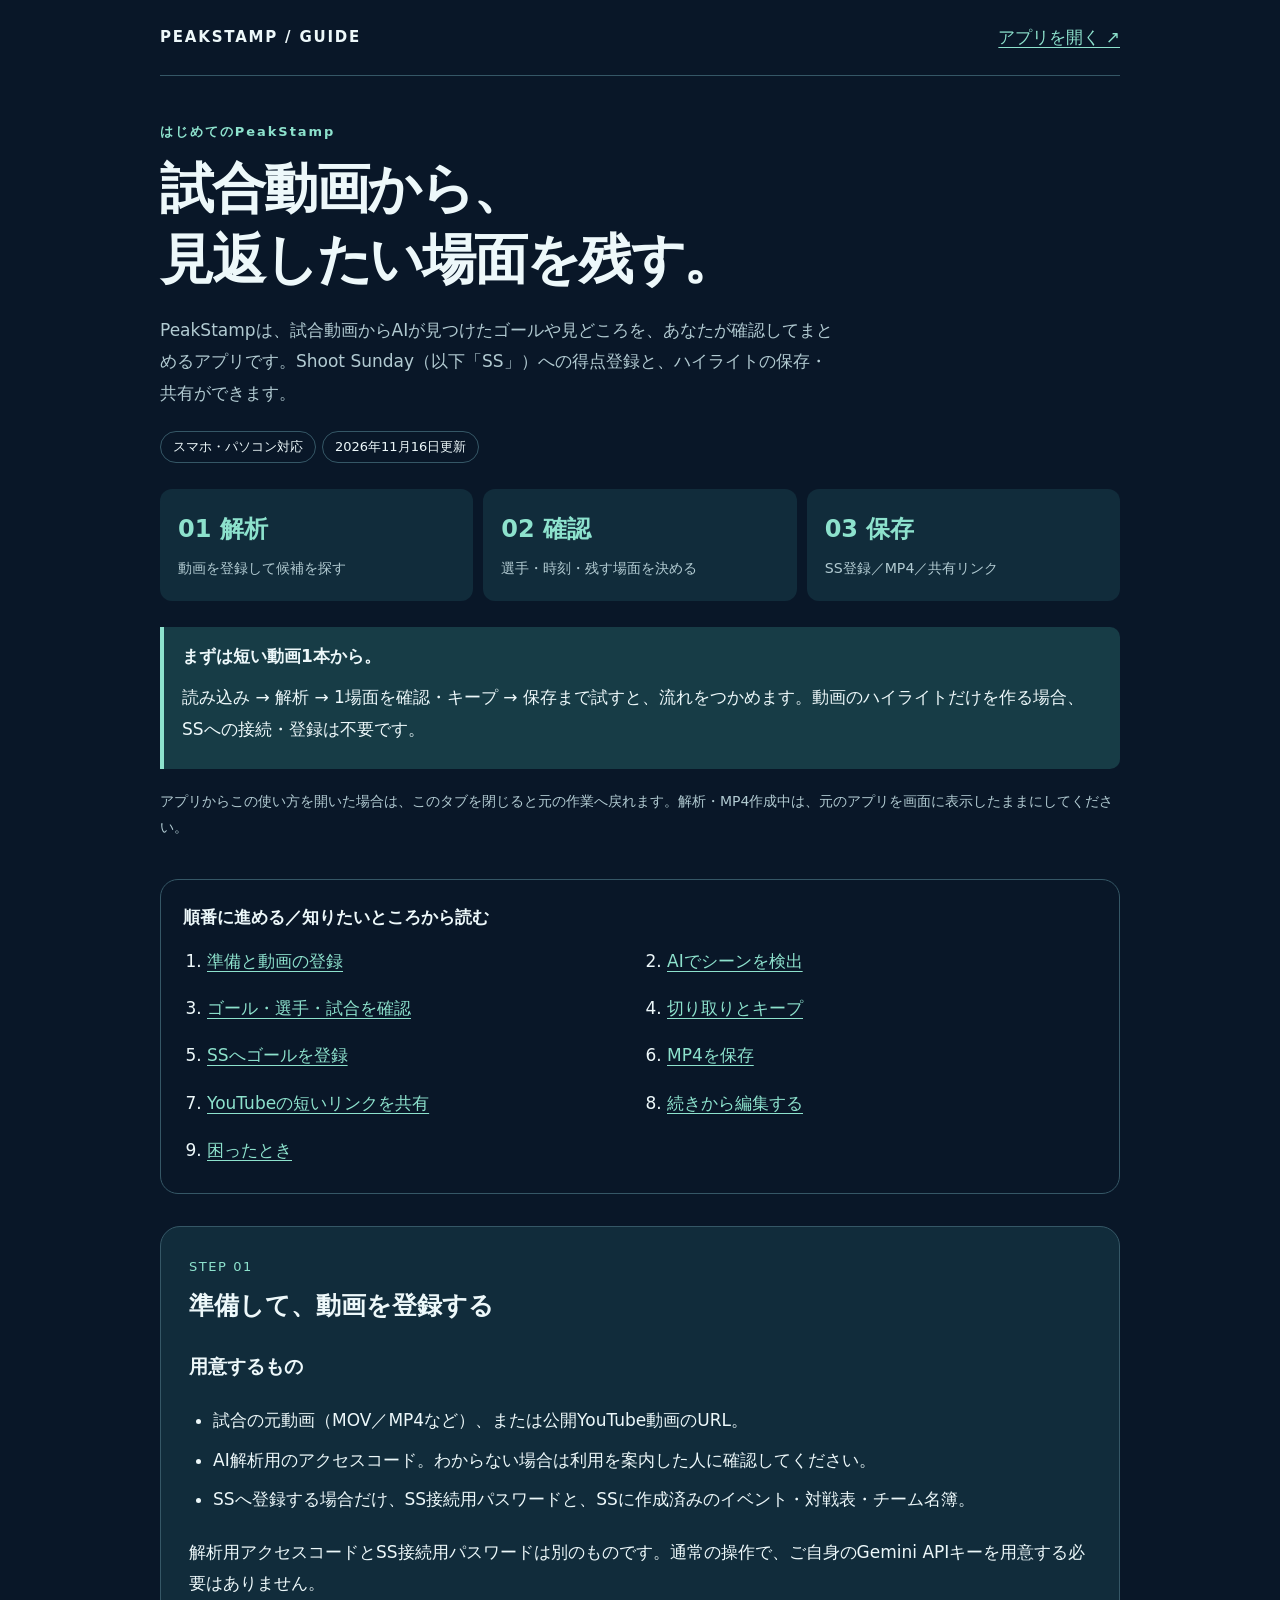
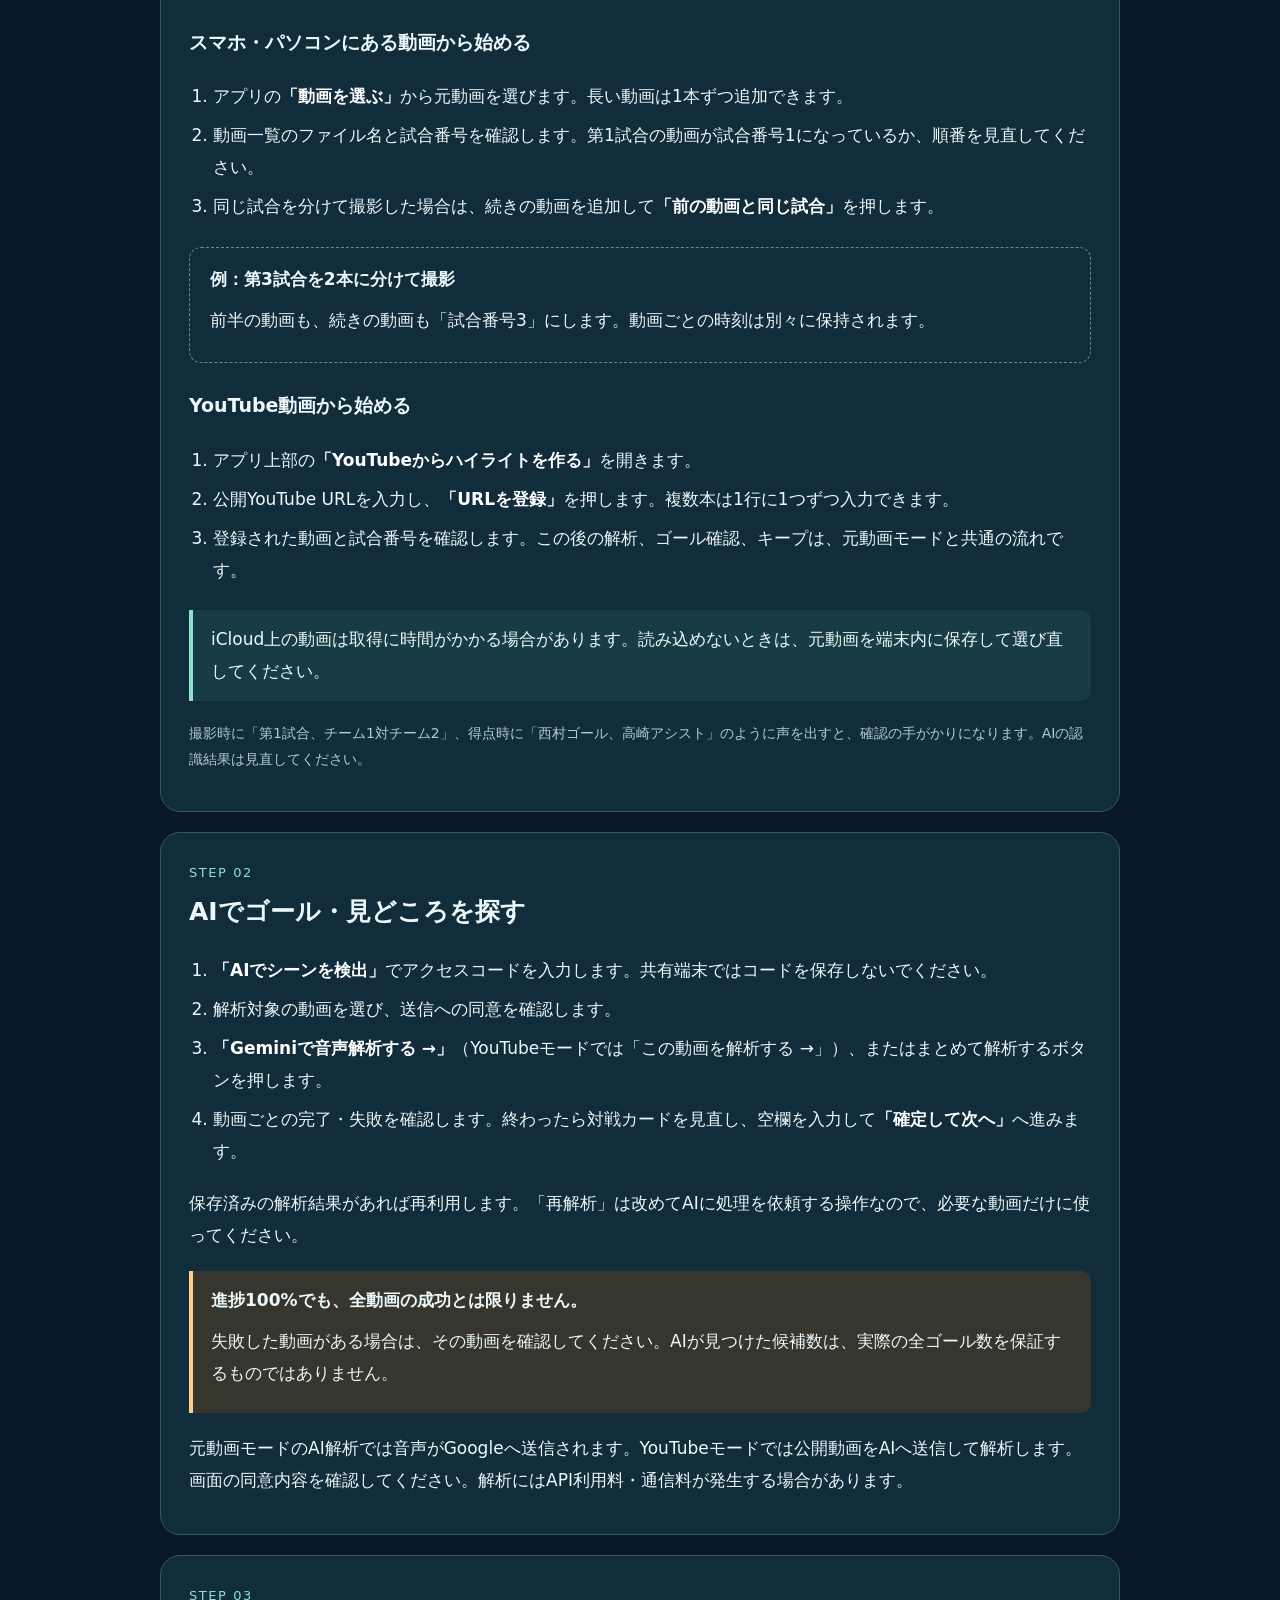
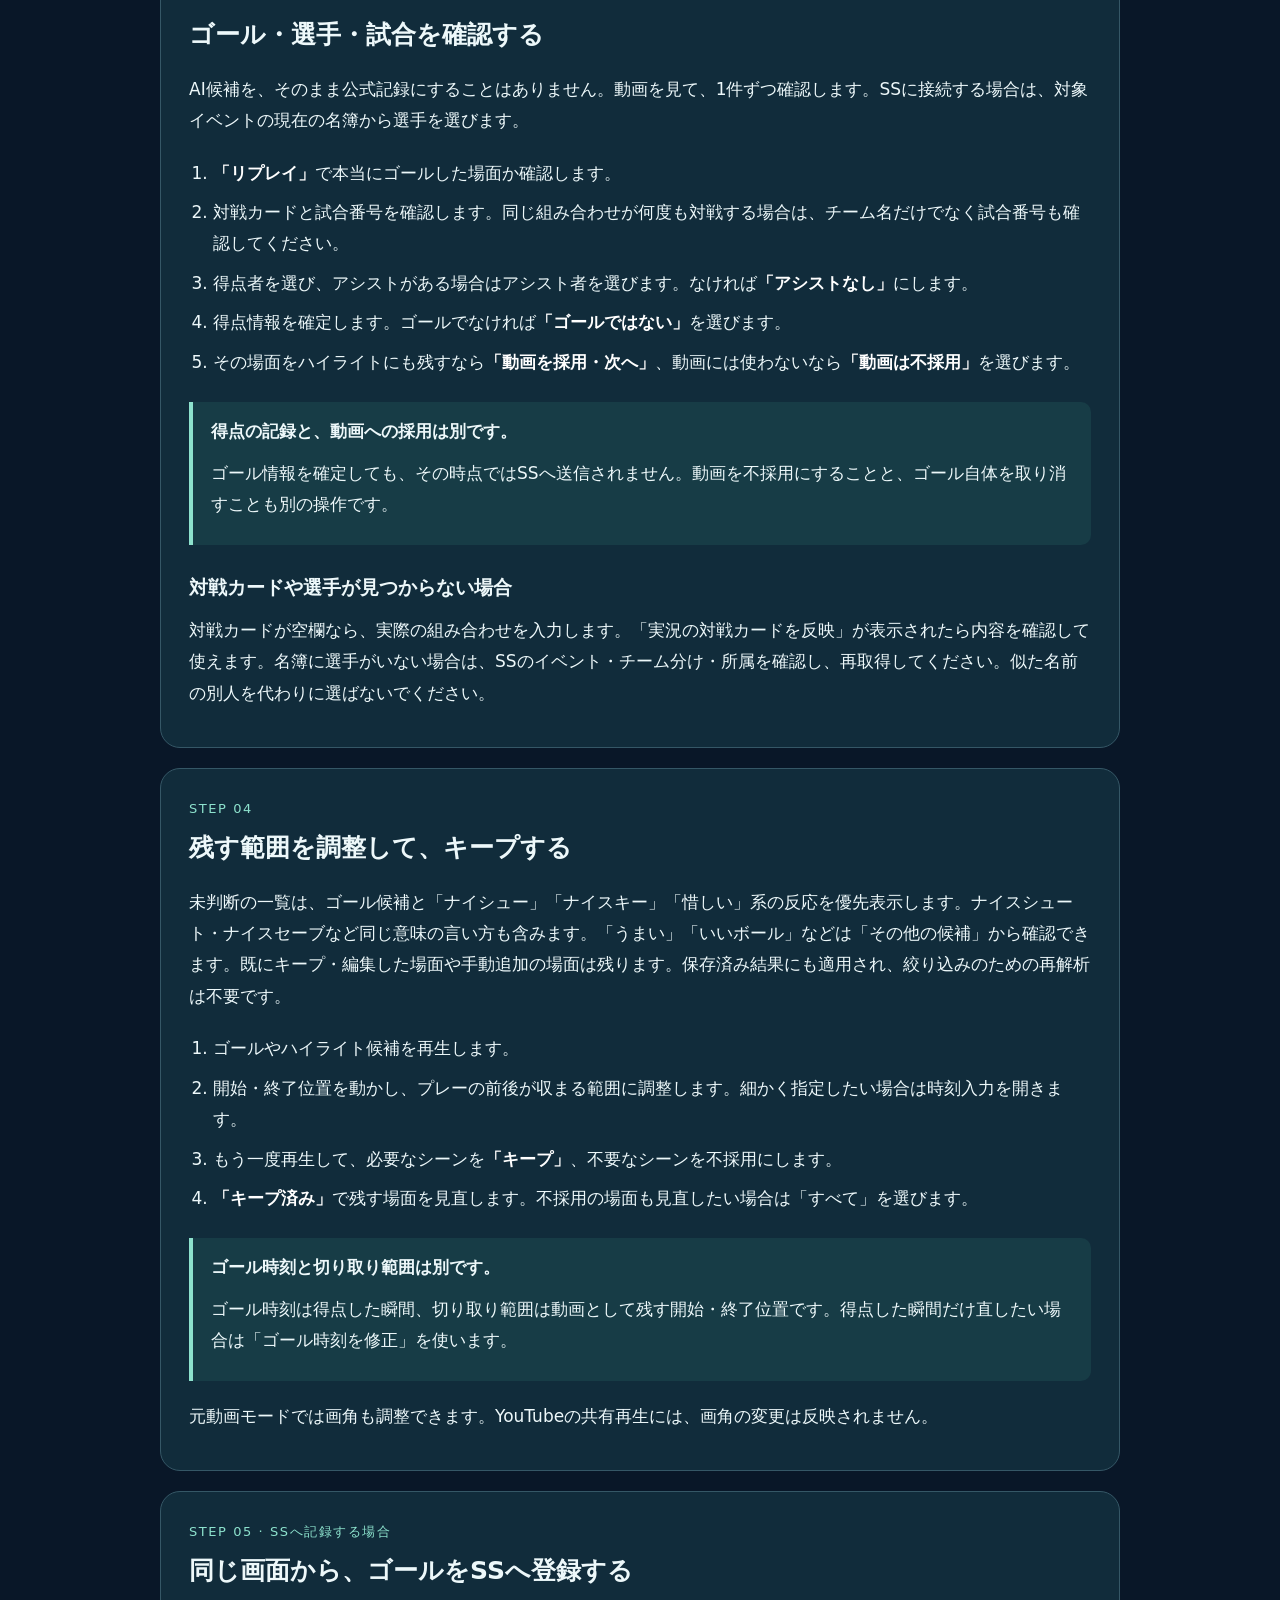
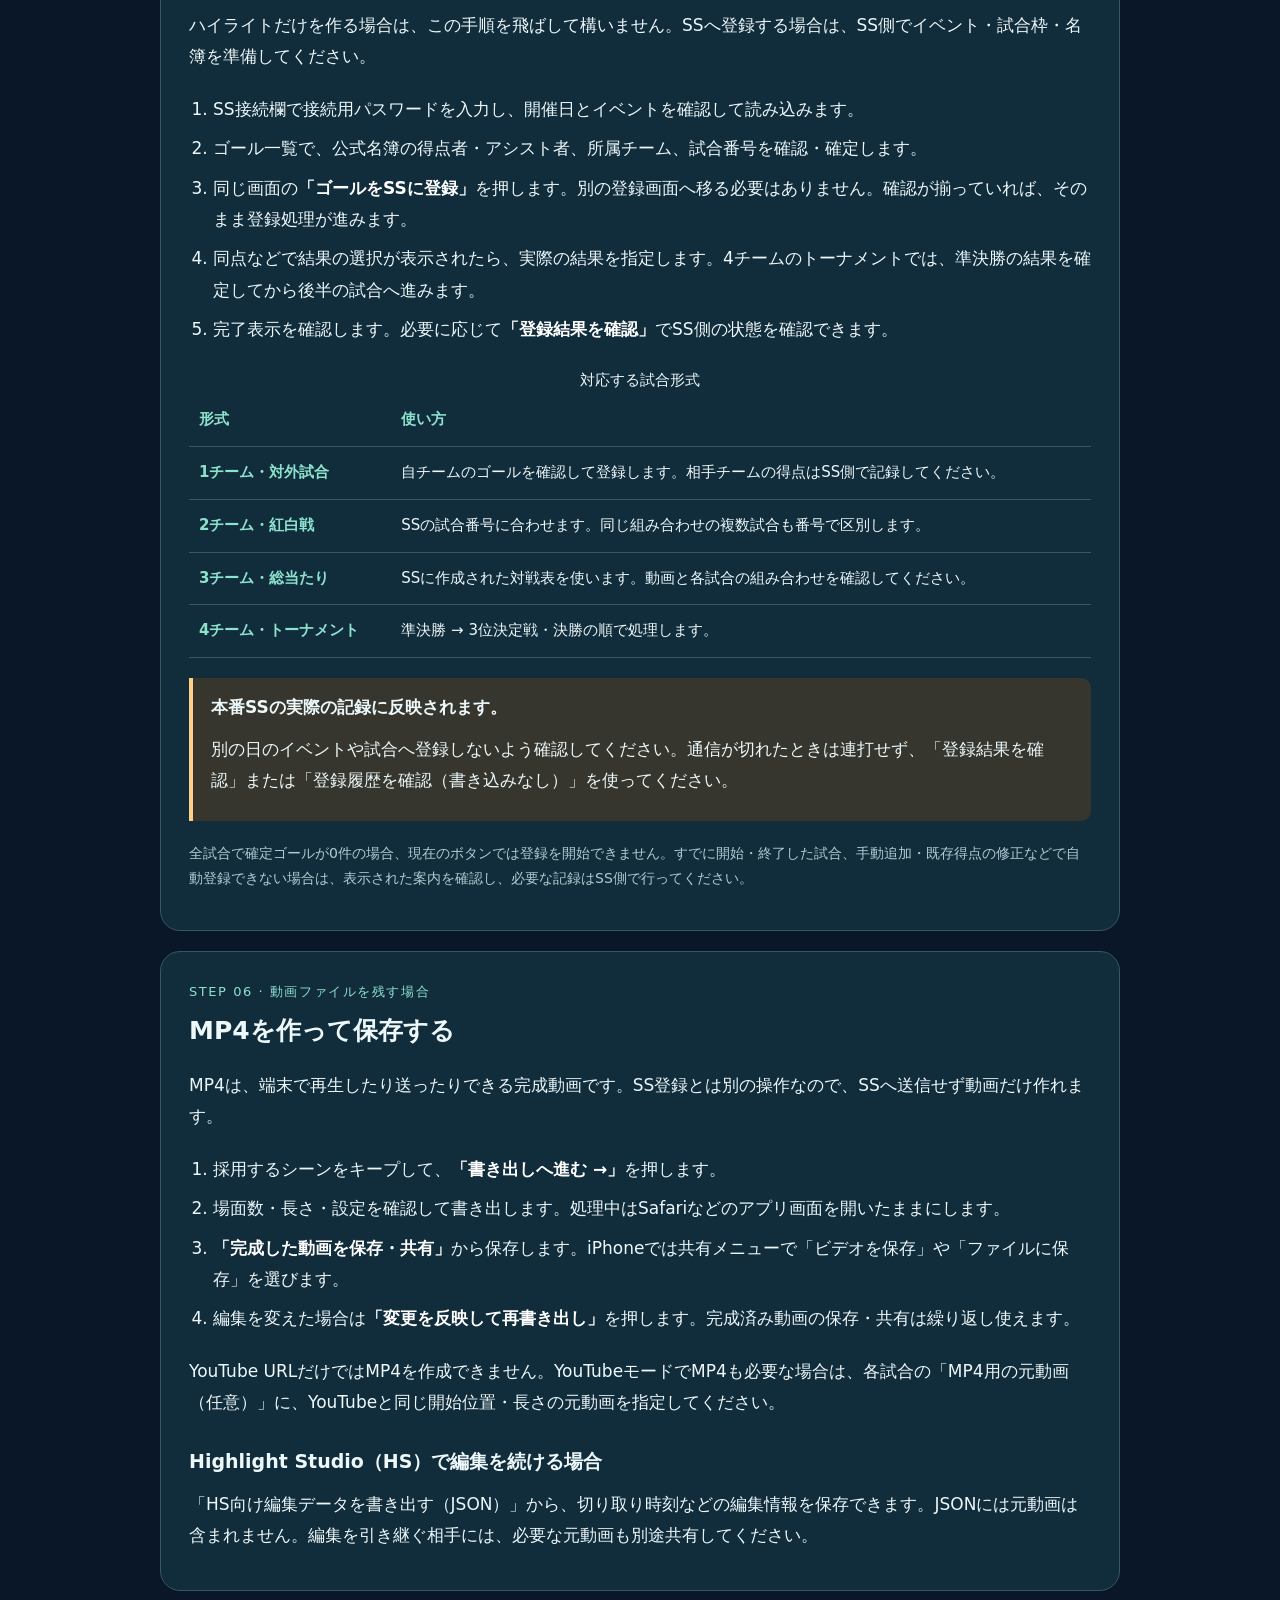
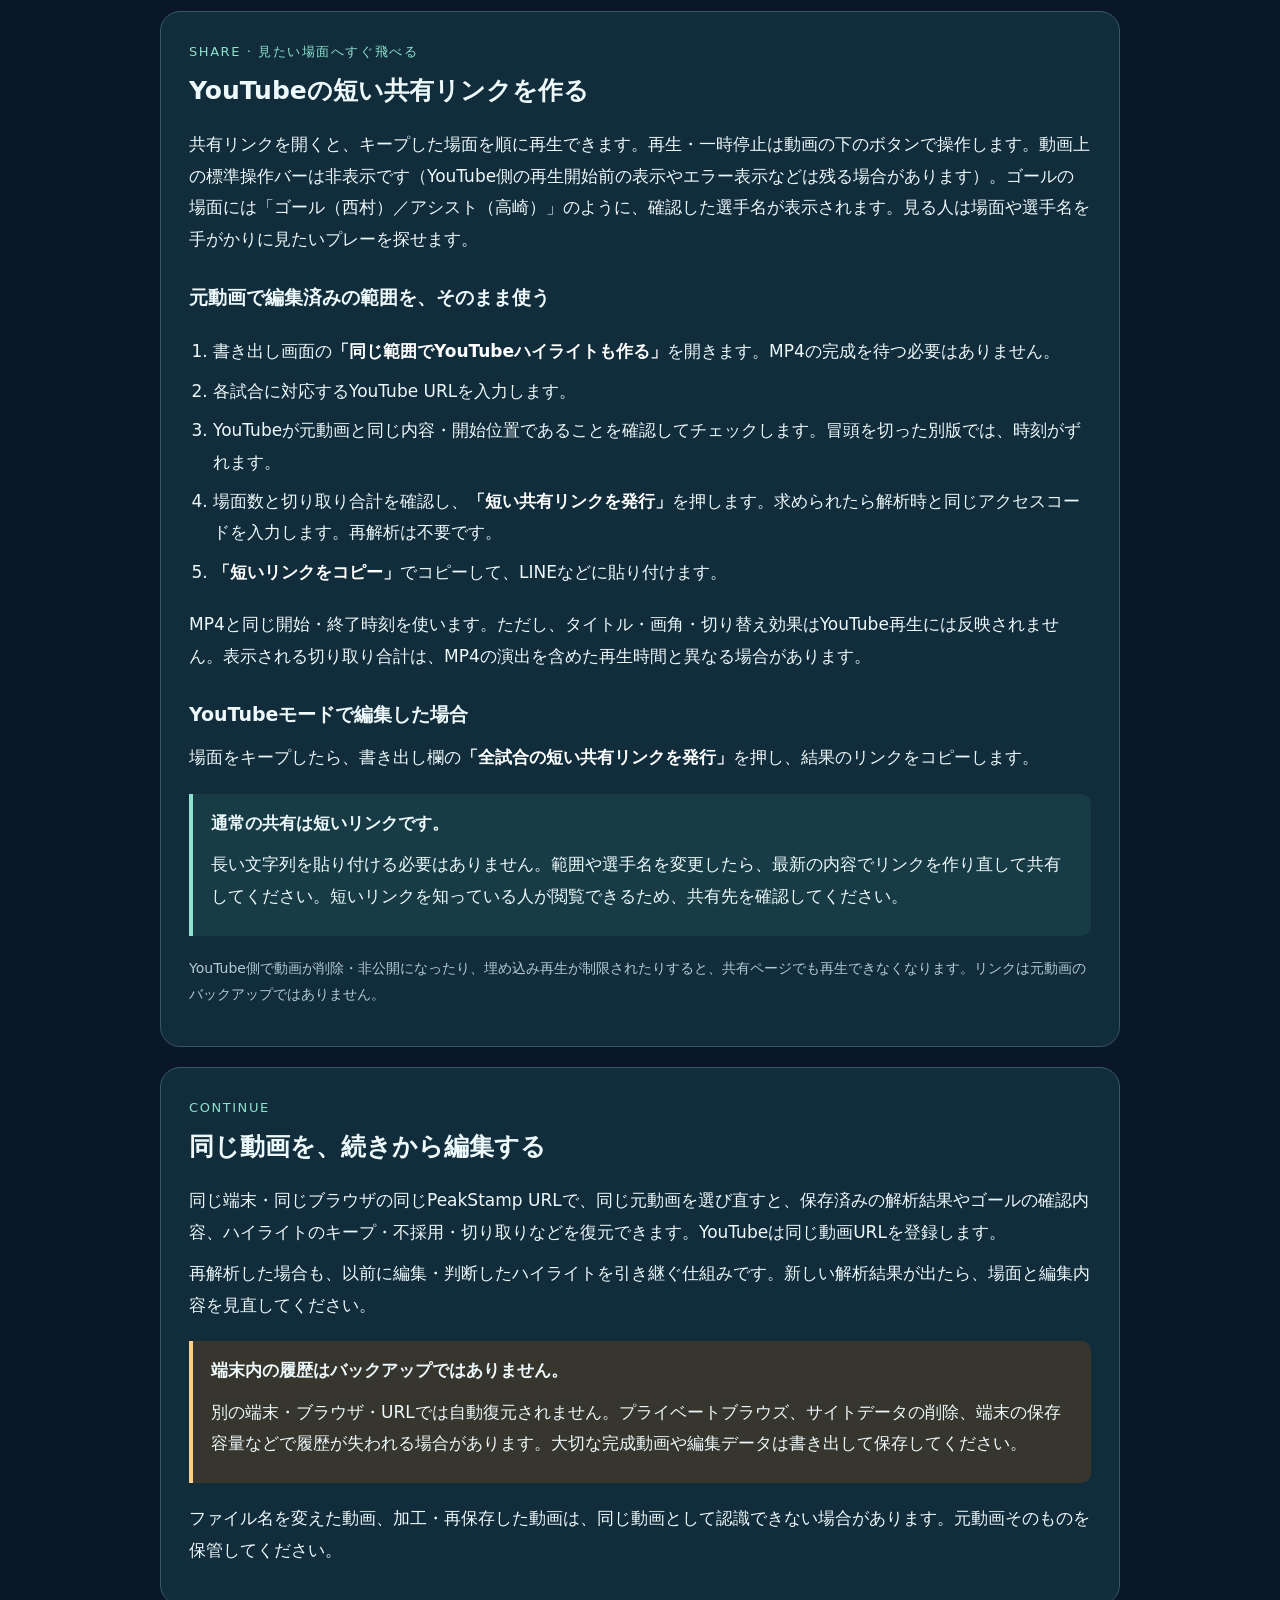
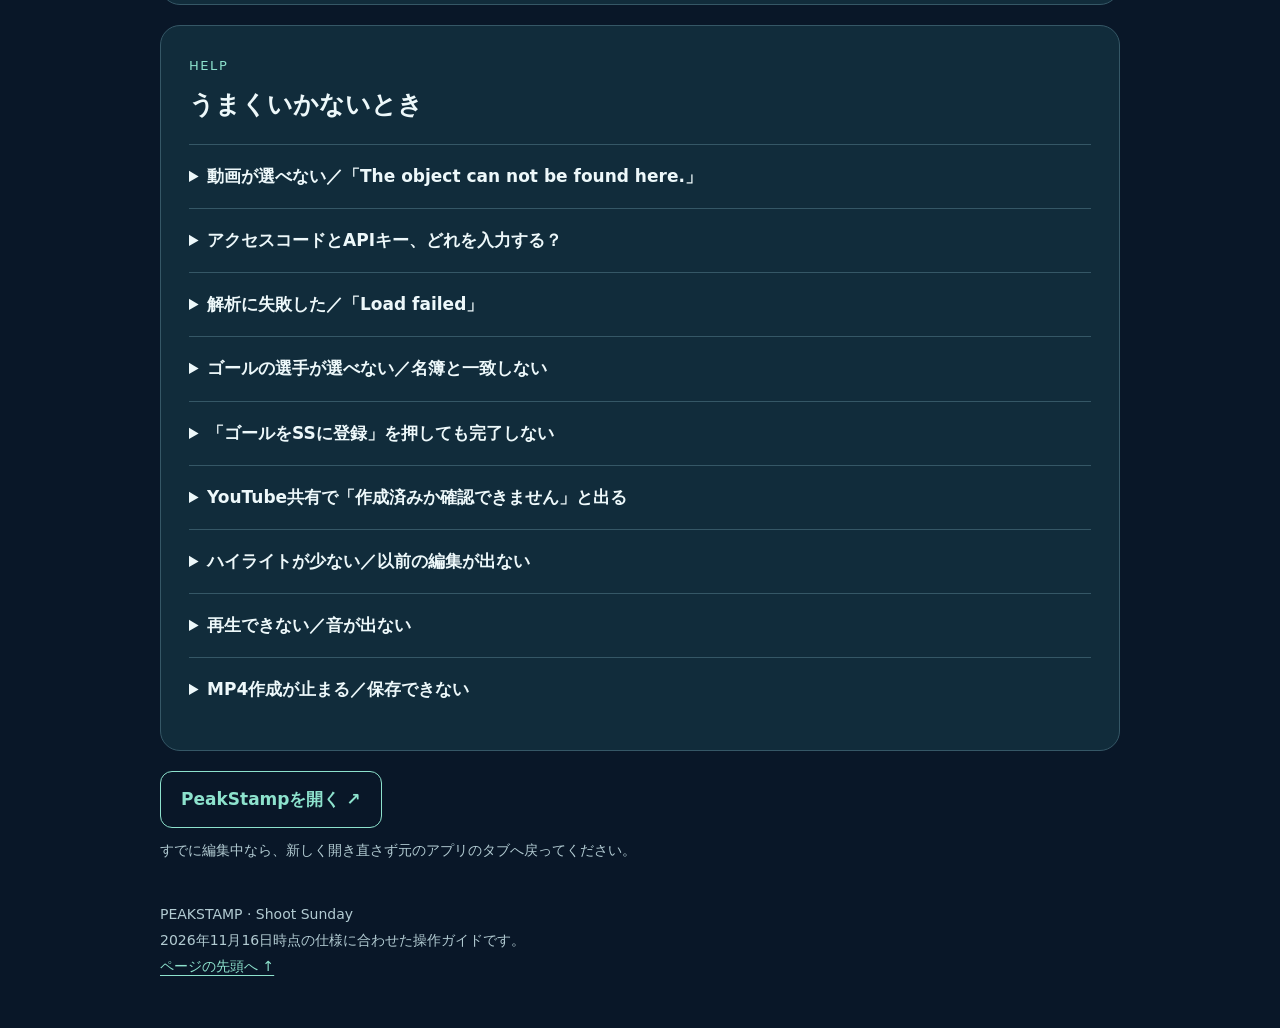
==== commit aa22c784: "Focus AI highlight review on goals, shots, saves and near misses" ====
--- a/guide.html
+++ b/guide.html
@@ -44,6 +44,7 @@
 <h3>対戦カードや選手が見つからない場合</h3><p>対戦カードが空欄なら、実際の組み合わせを入力します。「実況の対戦カードを反映」が表示されたら内容を確認して使えます。名簿に選手がいない場合は、SSのイベント・チーム分け・所属を確認し、再取得してください。似た名前の別人を代わりに選ばないでください。</p>
 </section>
 <section class="step" id="clips"><span class="num">STEP 04</span><h2>残す範囲を調整して、キープする</h2>
+<p>未判断の一覧は、ゴール候補と「ナイシュー」「ナイスキー」「惜しい」系の反応を優先表示します。ナイスシュート・ナイスセーブなど同じ意味の言い方も含みます。「うまい」「いいボール」などは「その他の候補」から確認できます。既にキープ・編集した場面や手動追加の場面は残ります。保存済み結果にも適用され、絞り込みのための再解析は不要です。</p>
 <ol><li>ゴールやハイライト候補を再生します。</li><li>開始・終了位置を動かし、プレーの前後が収まる範囲に調整します。細かく指定したい場合は時刻入力を開きます。</li><li>もう一度再生して、必要なシーンを<span class="button-name">「キープ」</span>、不要なシーンを不採用にします。</li><li><span class="button-name">「キープ済み」</span>で残す場面を見直します。不採用の場面も見直したい場合は「すべて」を選びます。</li></ol>
 <div class="note"><strong>ゴール時刻と切り取り範囲は別です。</strong><p>ゴール時刻は得点した瞬間、切り取り範囲は動画として残す開始・終了位置です。得点した瞬間だけ直したい場合は「ゴール時刻を修正」を使います。</p></div>
 <p>元動画モードでは画角も調整できます。YouTubeの共有再生には、画角の変更は反映されません。</p>
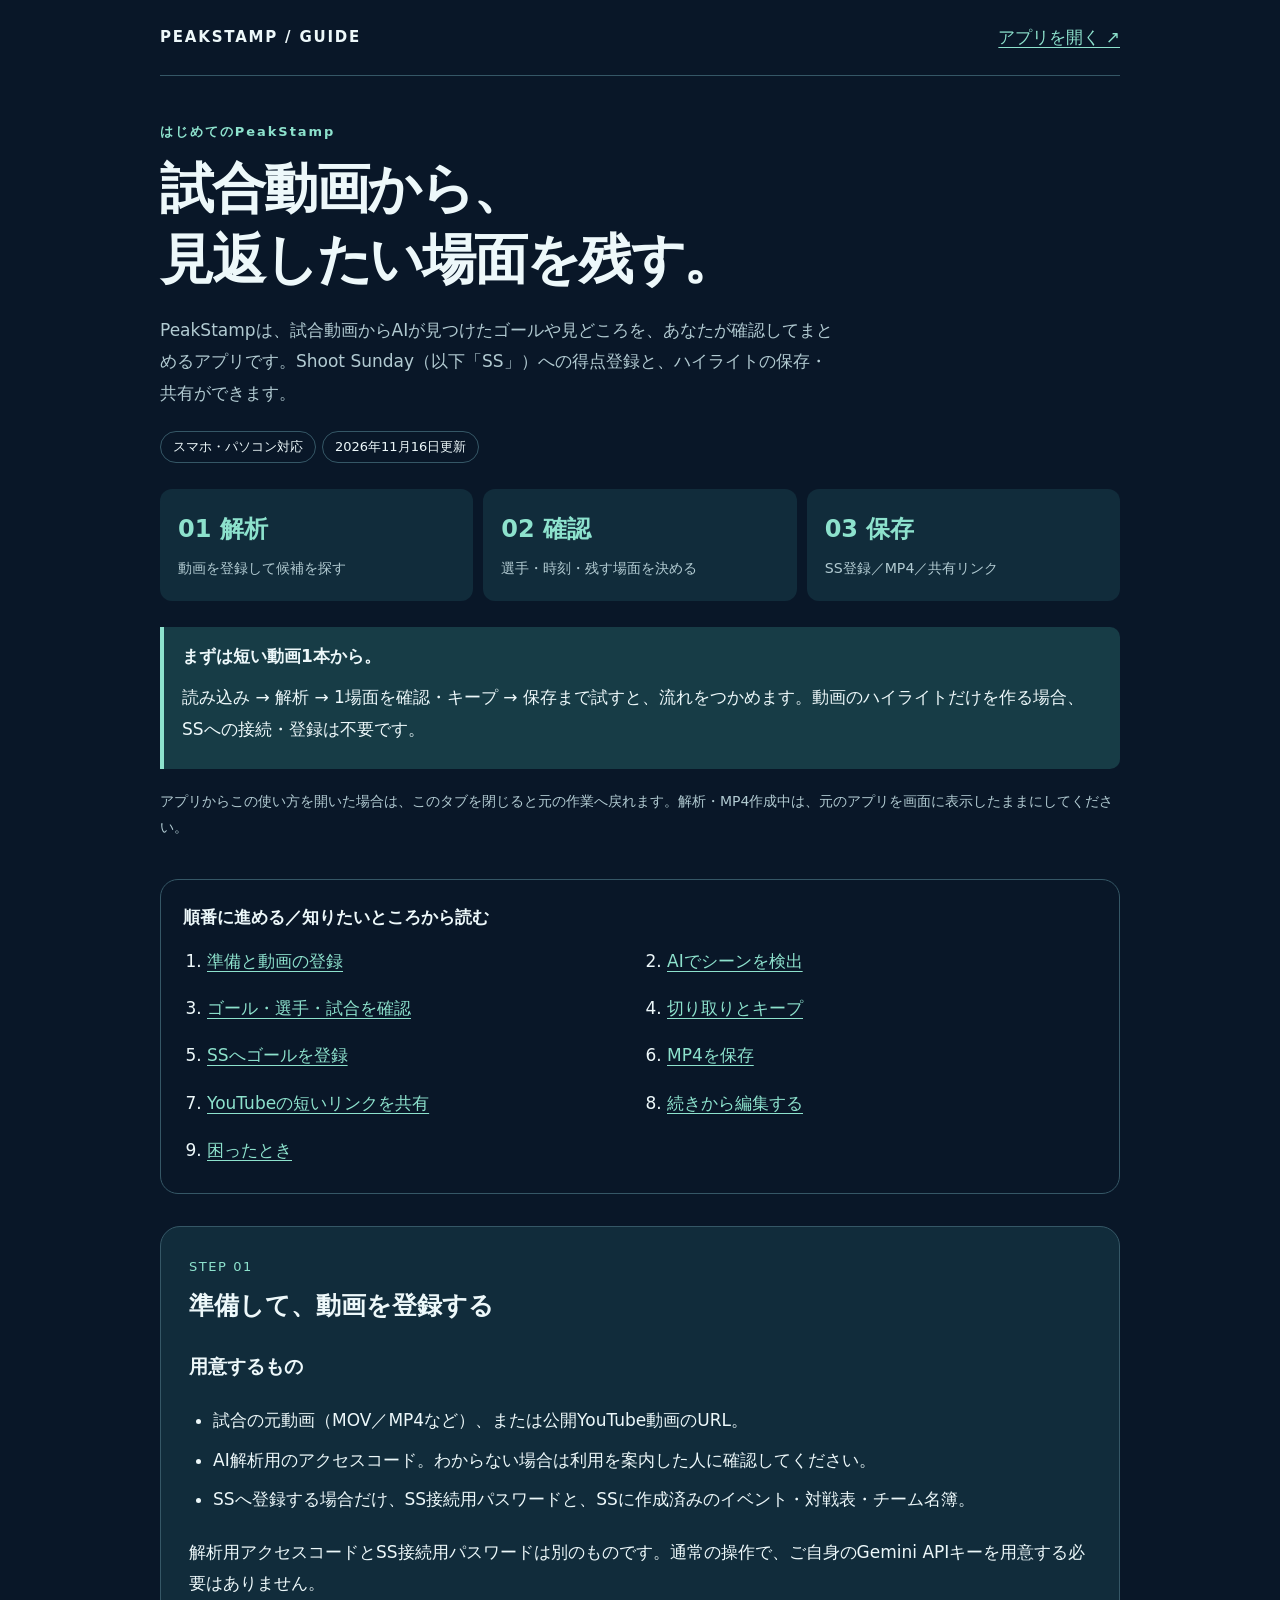
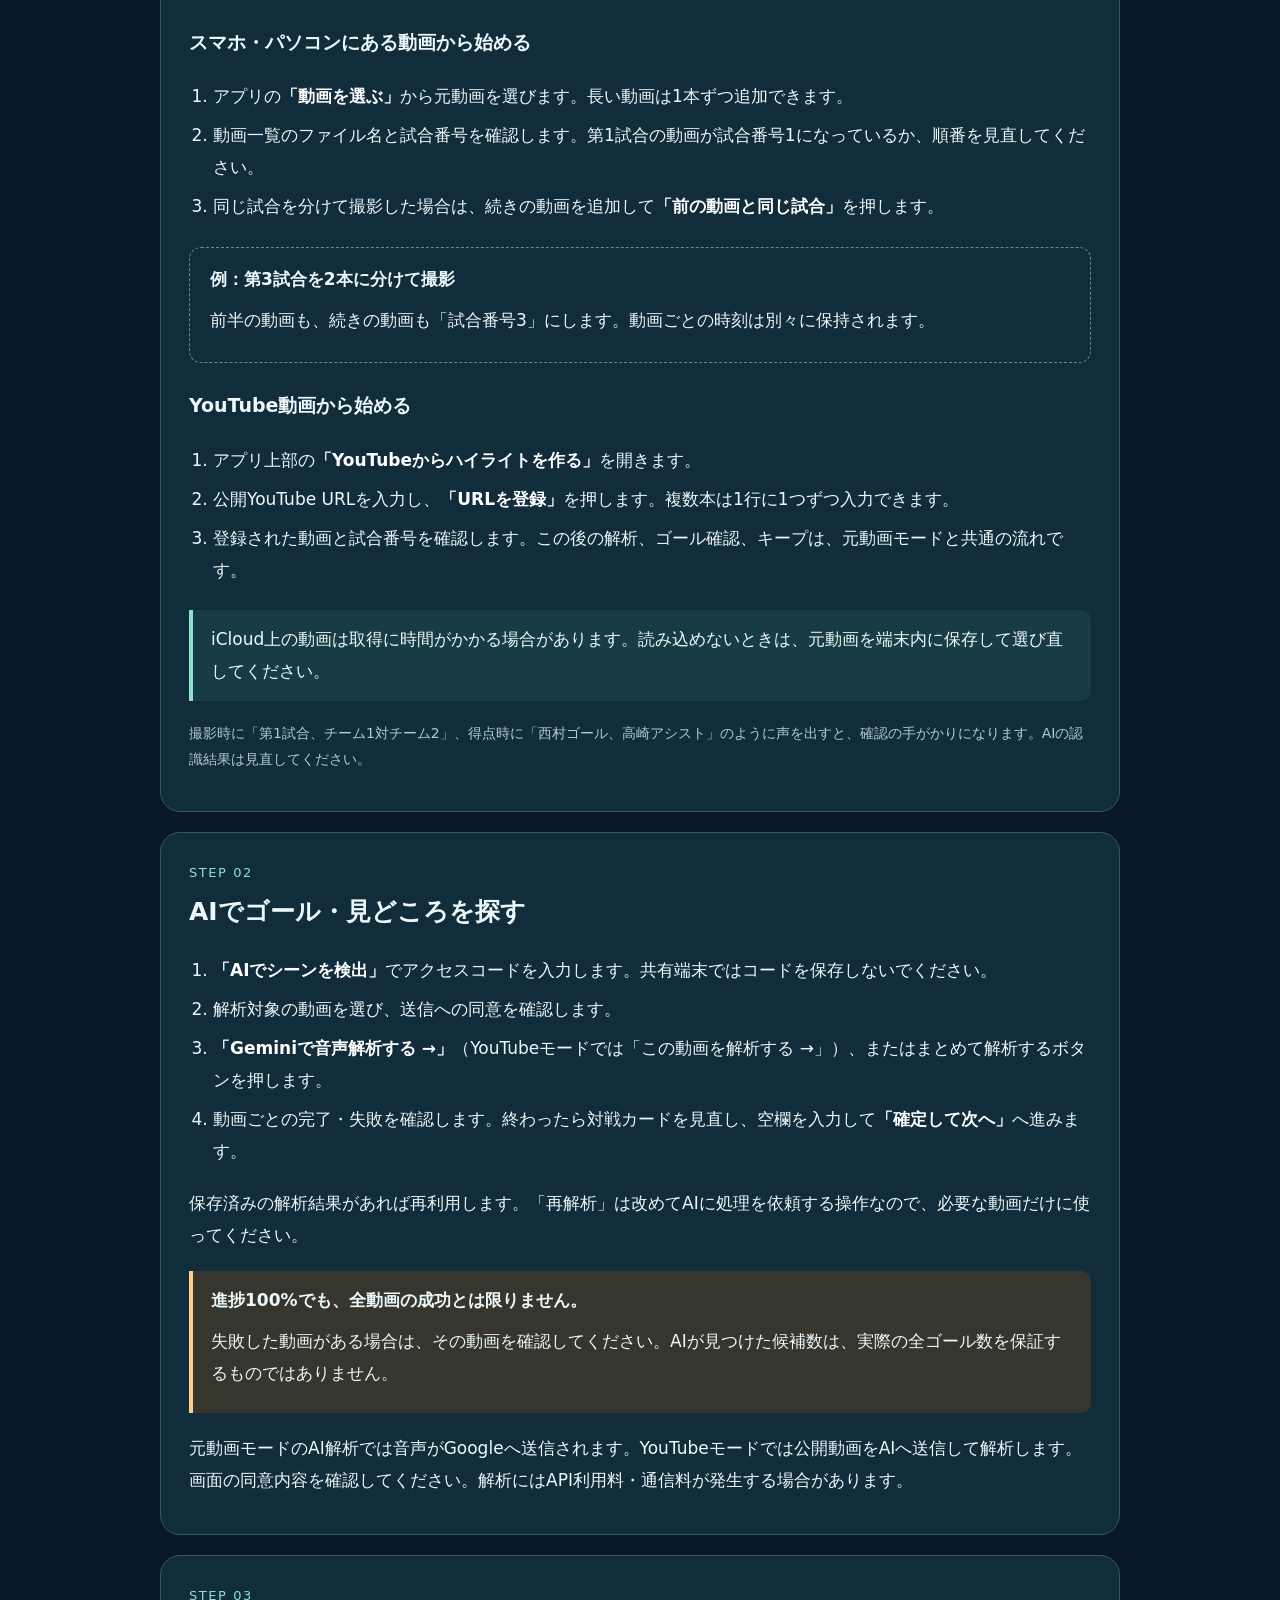
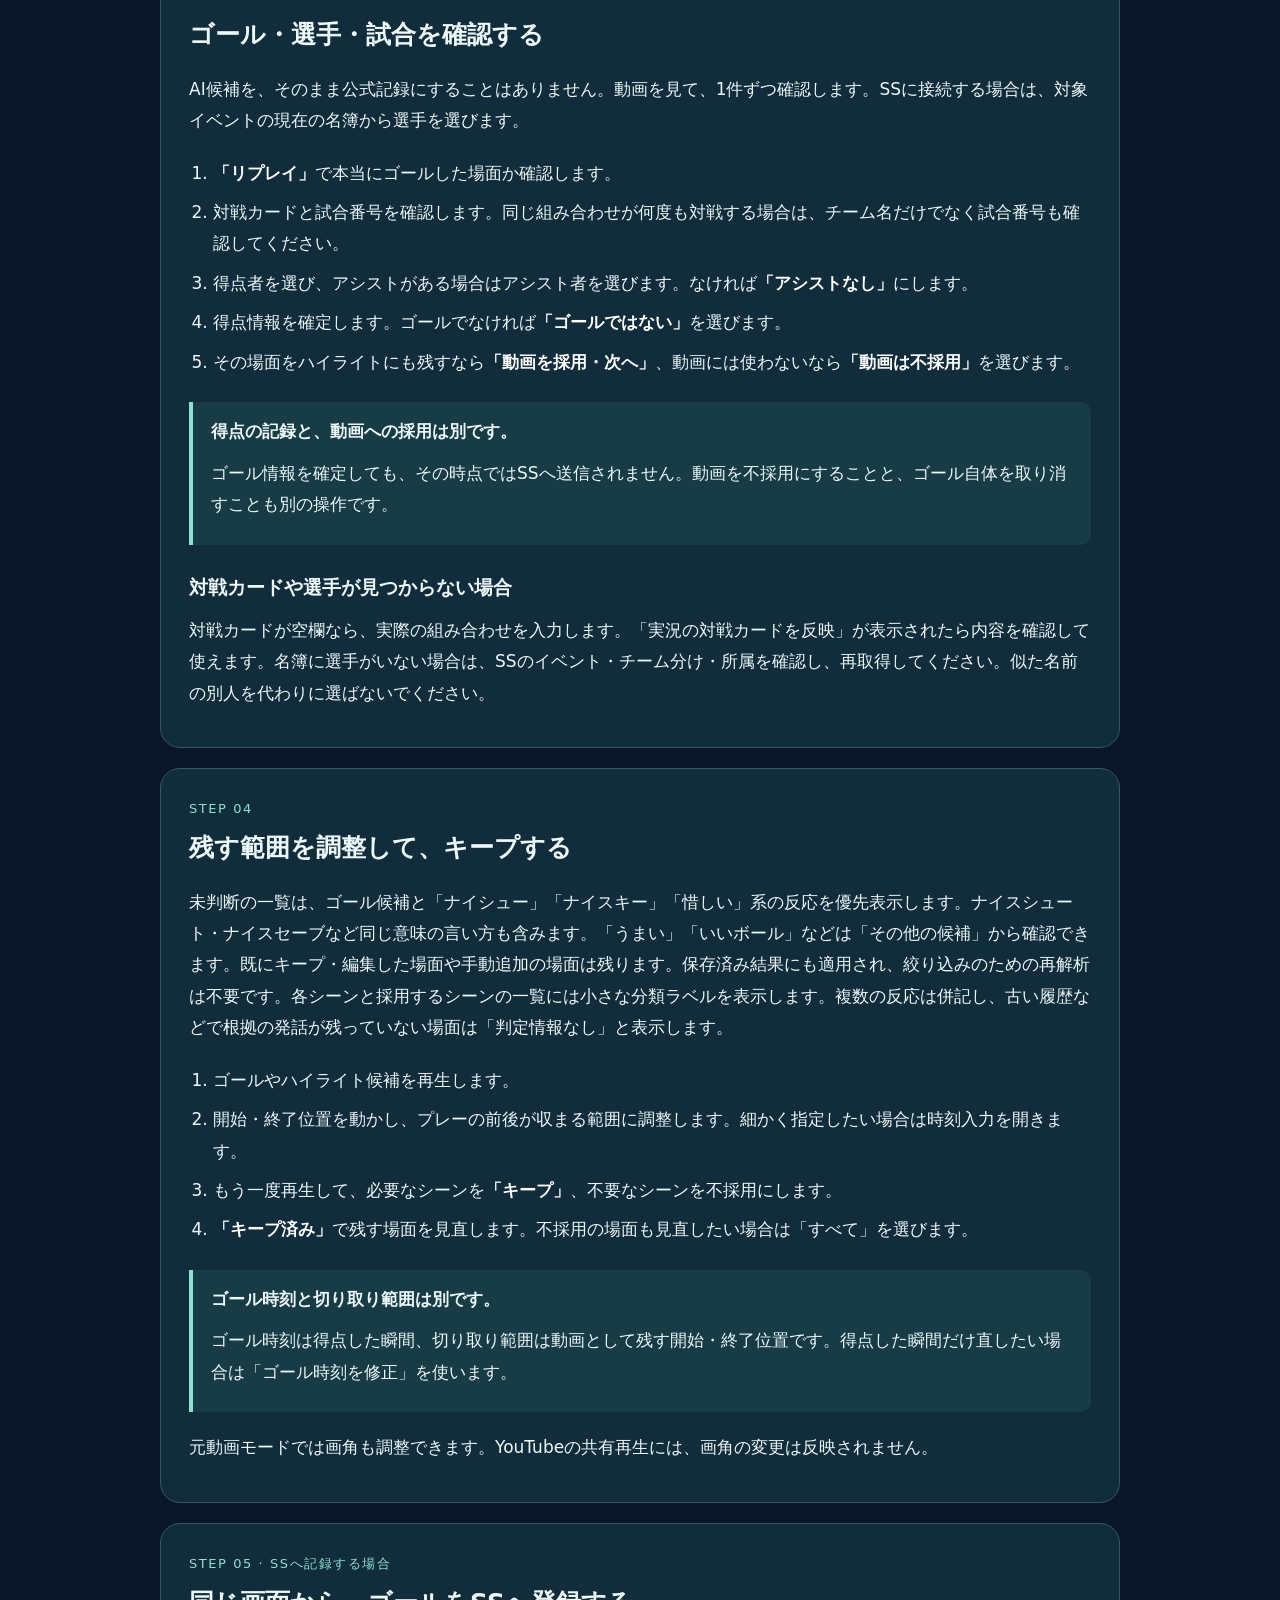
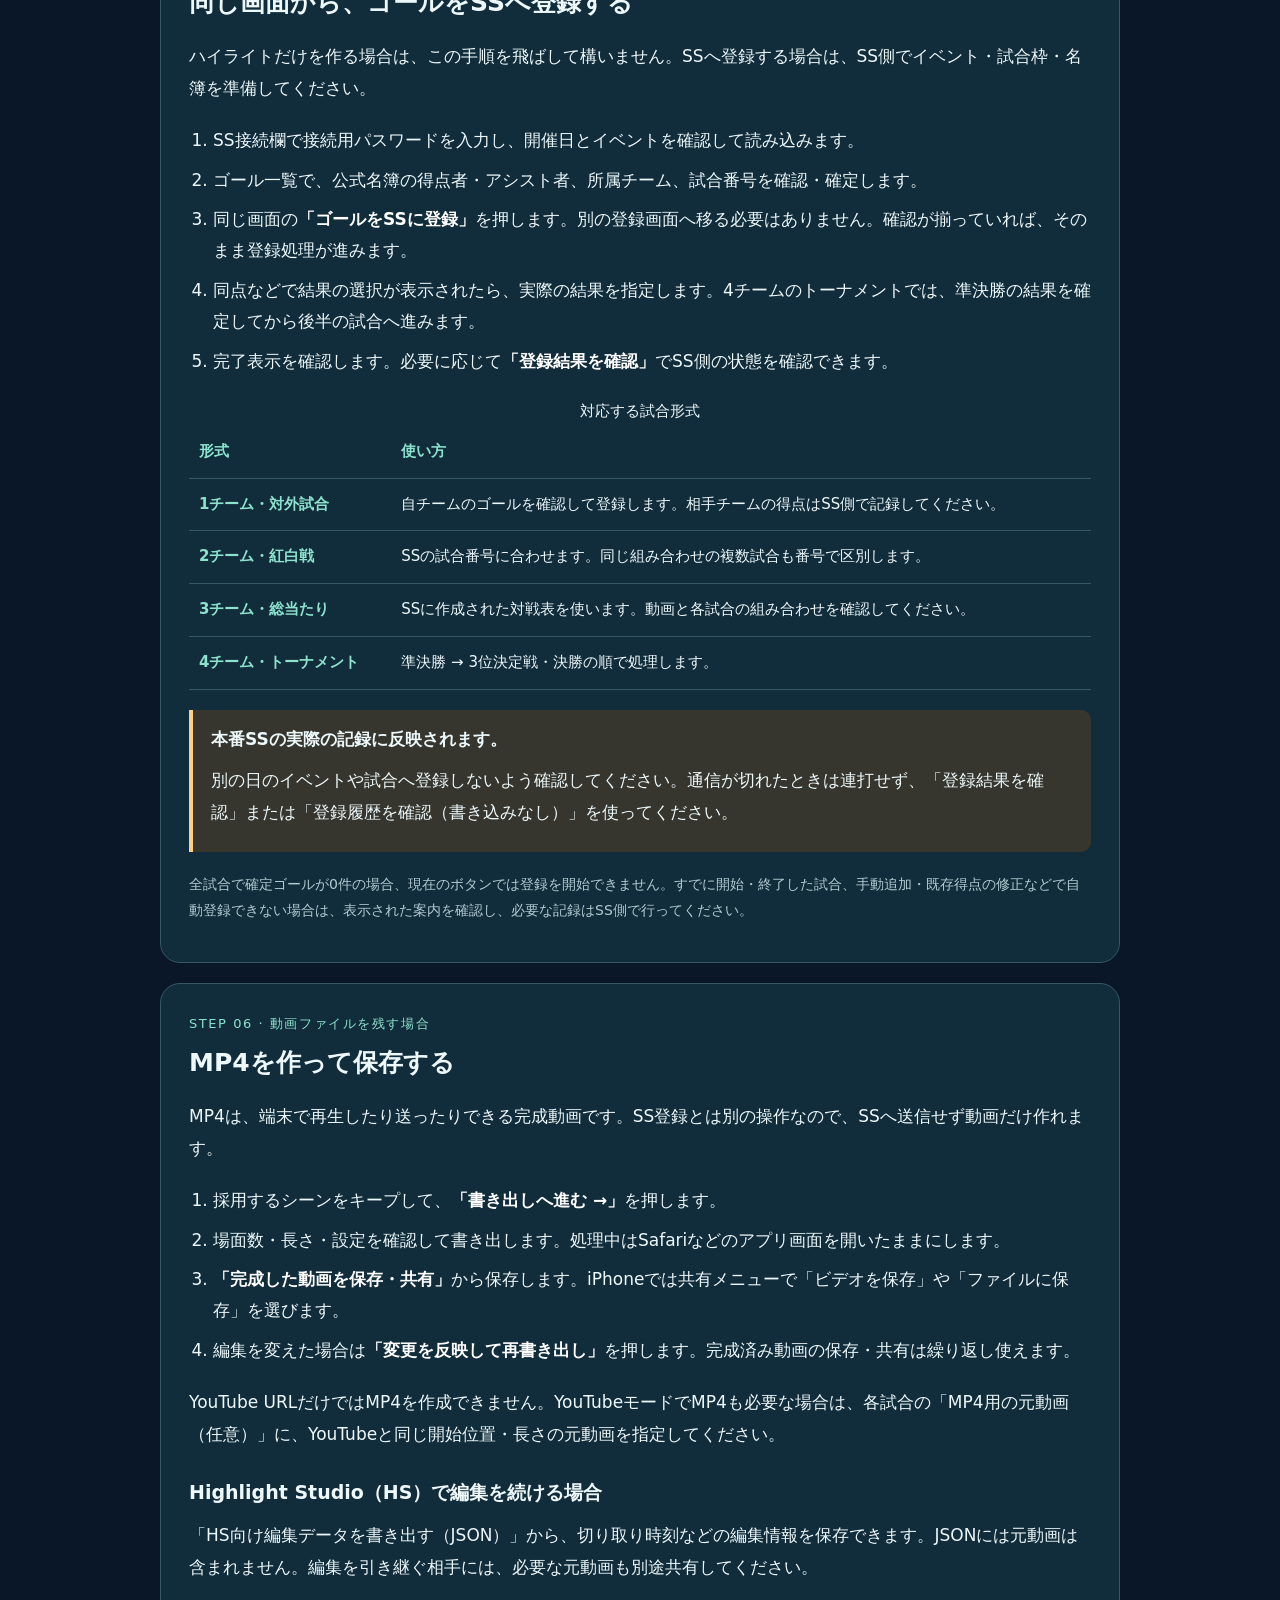
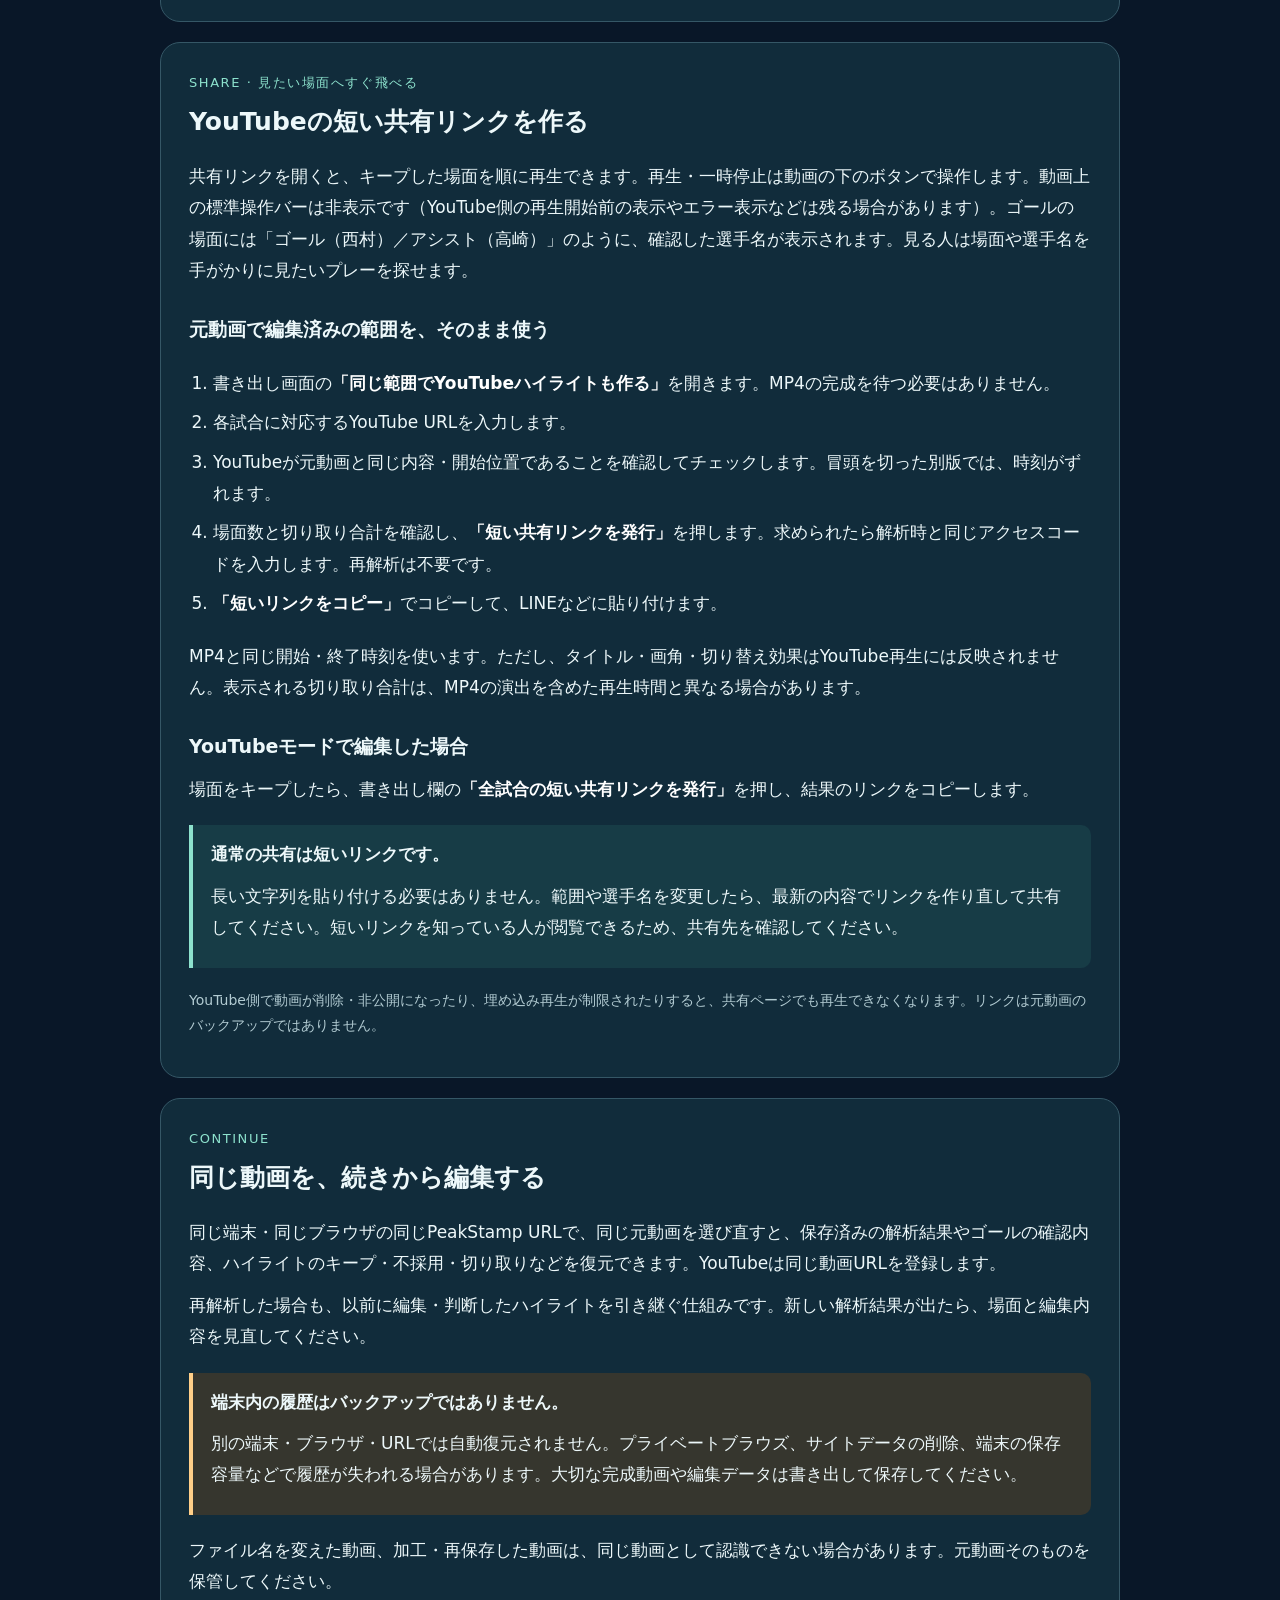
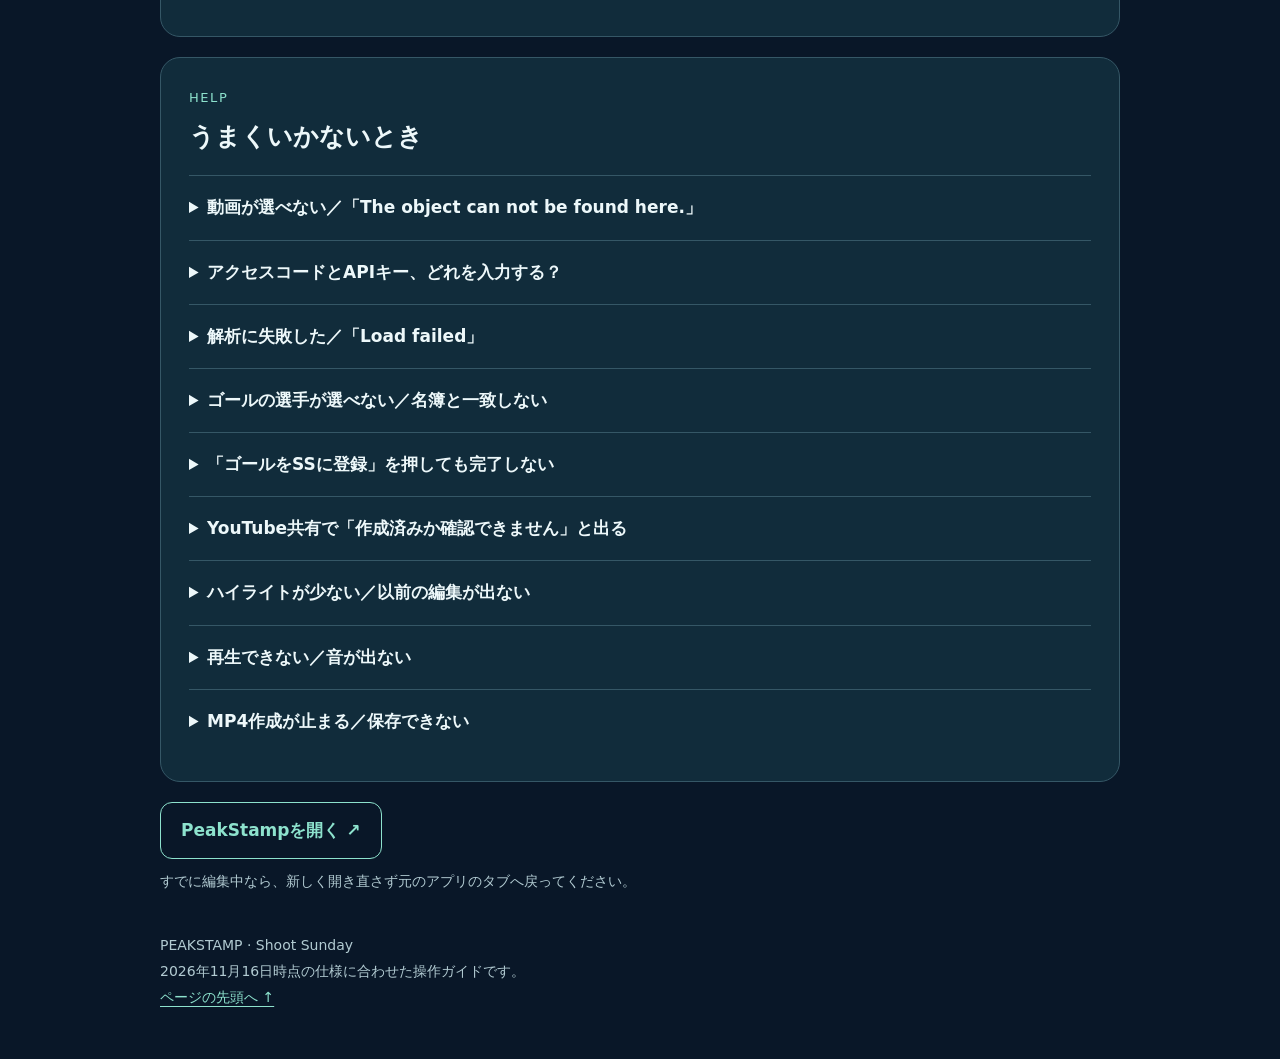
==== commit 7c6ea978: "Show small evidence-based labels on highlight scenes" ====
--- a/guide.html
+++ b/guide.html
@@ -44,7 +44,7 @@
 <h3>対戦カードや選手が見つからない場合</h3><p>対戦カードが空欄なら、実際の組み合わせを入力します。「実況の対戦カードを反映」が表示されたら内容を確認して使えます。名簿に選手がいない場合は、SSのイベント・チーム分け・所属を確認し、再取得してください。似た名前の別人を代わりに選ばないでください。</p>
 </section>
 <section class="step" id="clips"><span class="num">STEP 04</span><h2>残す範囲を調整して、キープする</h2>
-<p>未判断の一覧は、ゴール候補と「ナイシュー」「ナイスキー」「惜しい」系の反応を優先表示します。ナイスシュート・ナイスセーブなど同じ意味の言い方も含みます。「うまい」「いいボール」などは「その他の候補」から確認できます。既にキープ・編集した場面や手動追加の場面は残ります。保存済み結果にも適用され、絞り込みのための再解析は不要です。</p>
+<p>未判断の一覧は、ゴール候補と「ナイシュー」「ナイスキー」「惜しい」系の反応を優先表示します。ナイスシュート・ナイスセーブなど同じ意味の言い方も含みます。「うまい」「いいボール」などは「その他の候補」から確認できます。既にキープ・編集した場面や手動追加の場面は残ります。保存済み結果にも適用され、絞り込みのための再解析は不要です。各シーンと採用するシーンの一覧には小さな分類ラベルを表示します。複数の反応は併記し、古い履歴などで根拠の発話が残っていない場面は「判定情報なし」と表示します。</p>
 <ol><li>ゴールやハイライト候補を再生します。</li><li>開始・終了位置を動かし、プレーの前後が収まる範囲に調整します。細かく指定したい場合は時刻入力を開きます。</li><li>もう一度再生して、必要なシーンを<span class="button-name">「キープ」</span>、不要なシーンを不採用にします。</li><li><span class="button-name">「キープ済み」</span>で残す場面を見直します。不採用の場面も見直したい場合は「すべて」を選びます。</li></ol>
 <div class="note"><strong>ゴール時刻と切り取り範囲は別です。</strong><p>ゴール時刻は得点した瞬間、切り取り範囲は動画として残す開始・終了位置です。得点した瞬間だけ直したい場合は「ゴール時刻を修正」を使います。</p></div>
 <p>元動画モードでは画角も調整できます。YouTubeの共有再生には、画角の変更は反映されません。</p>
